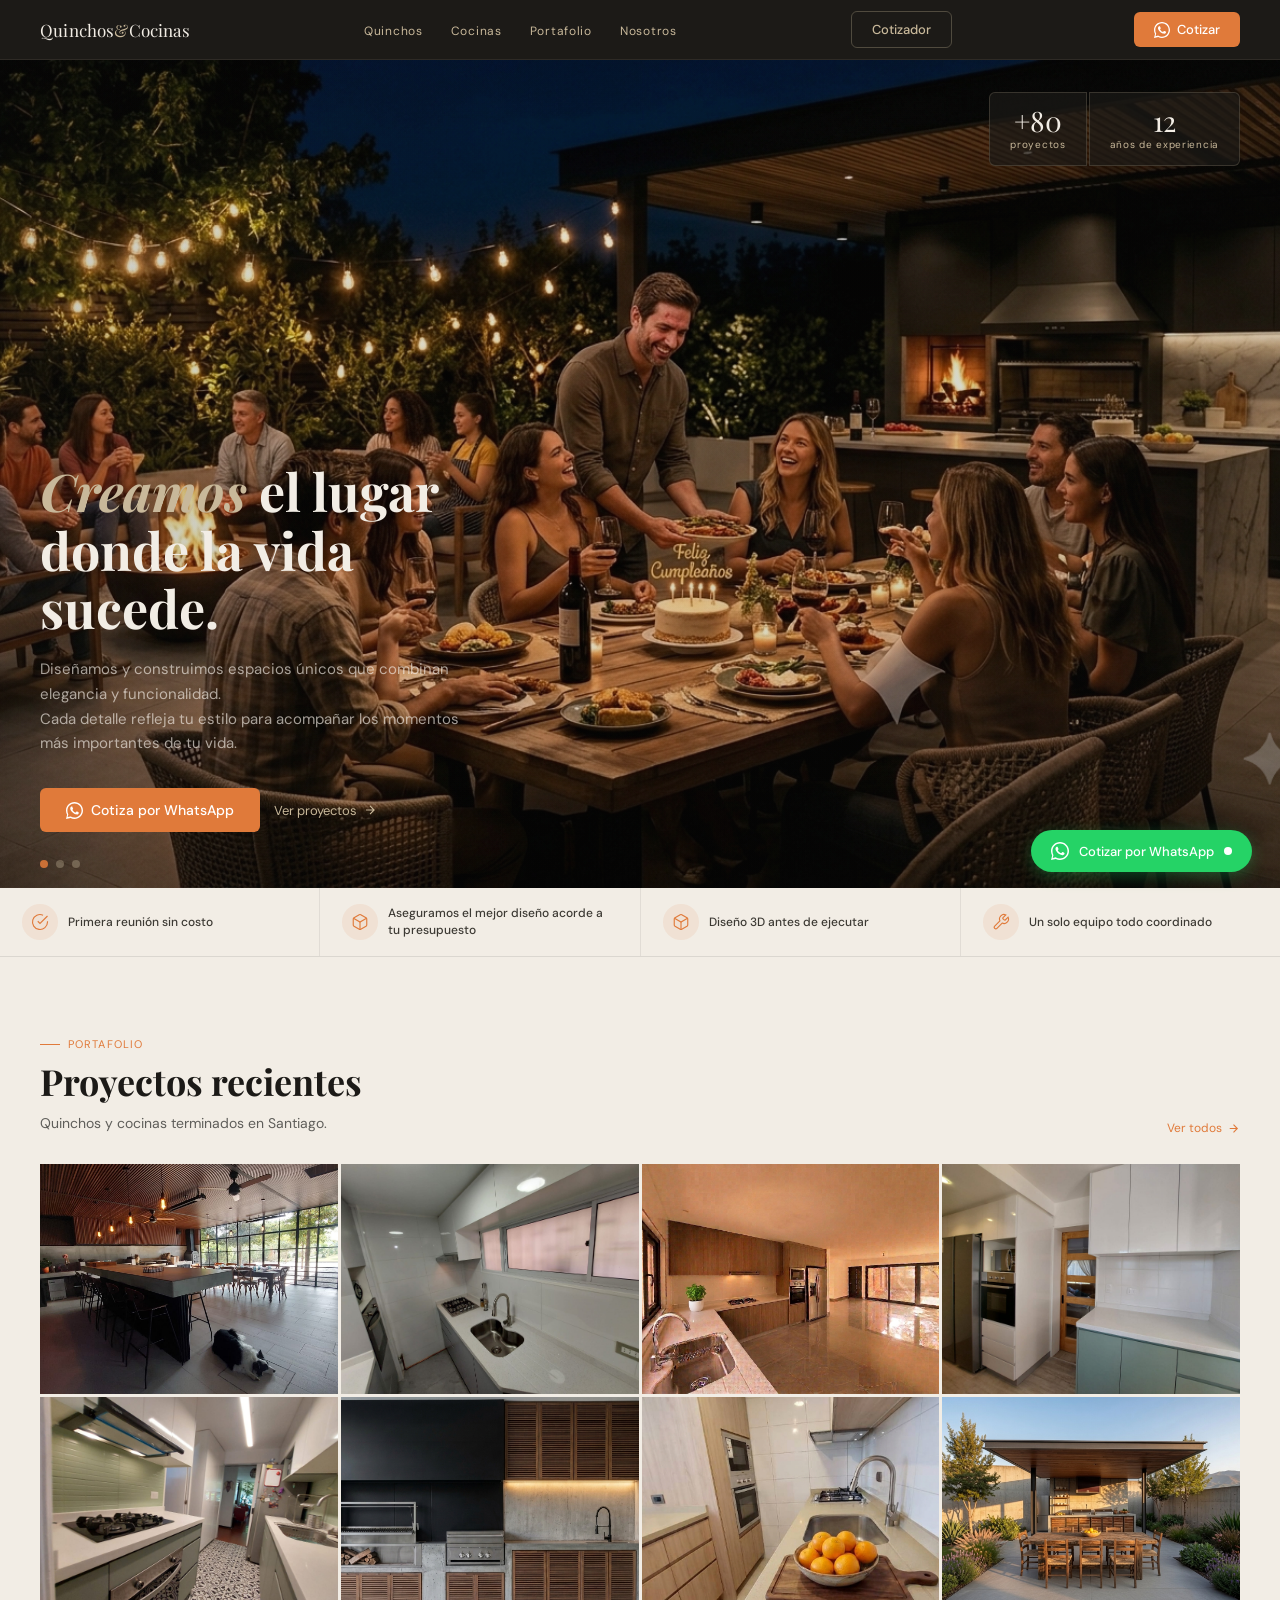
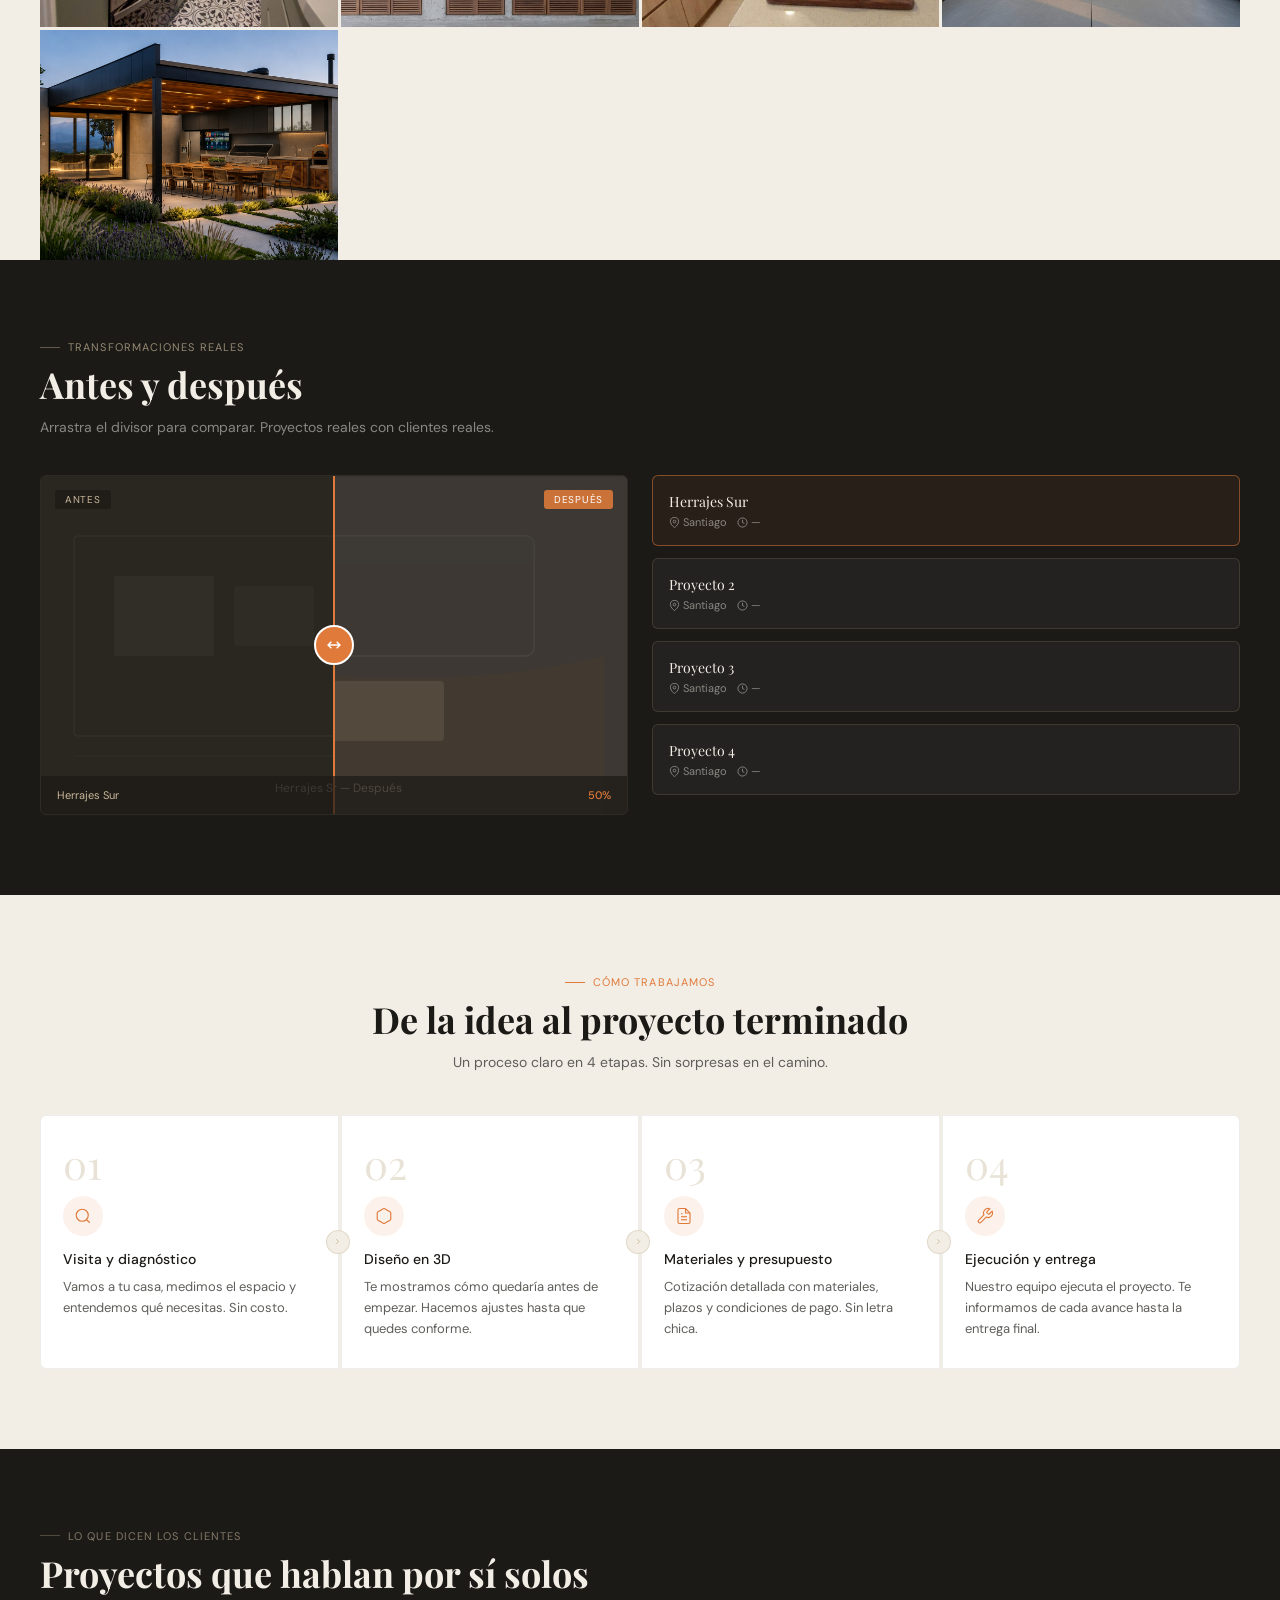
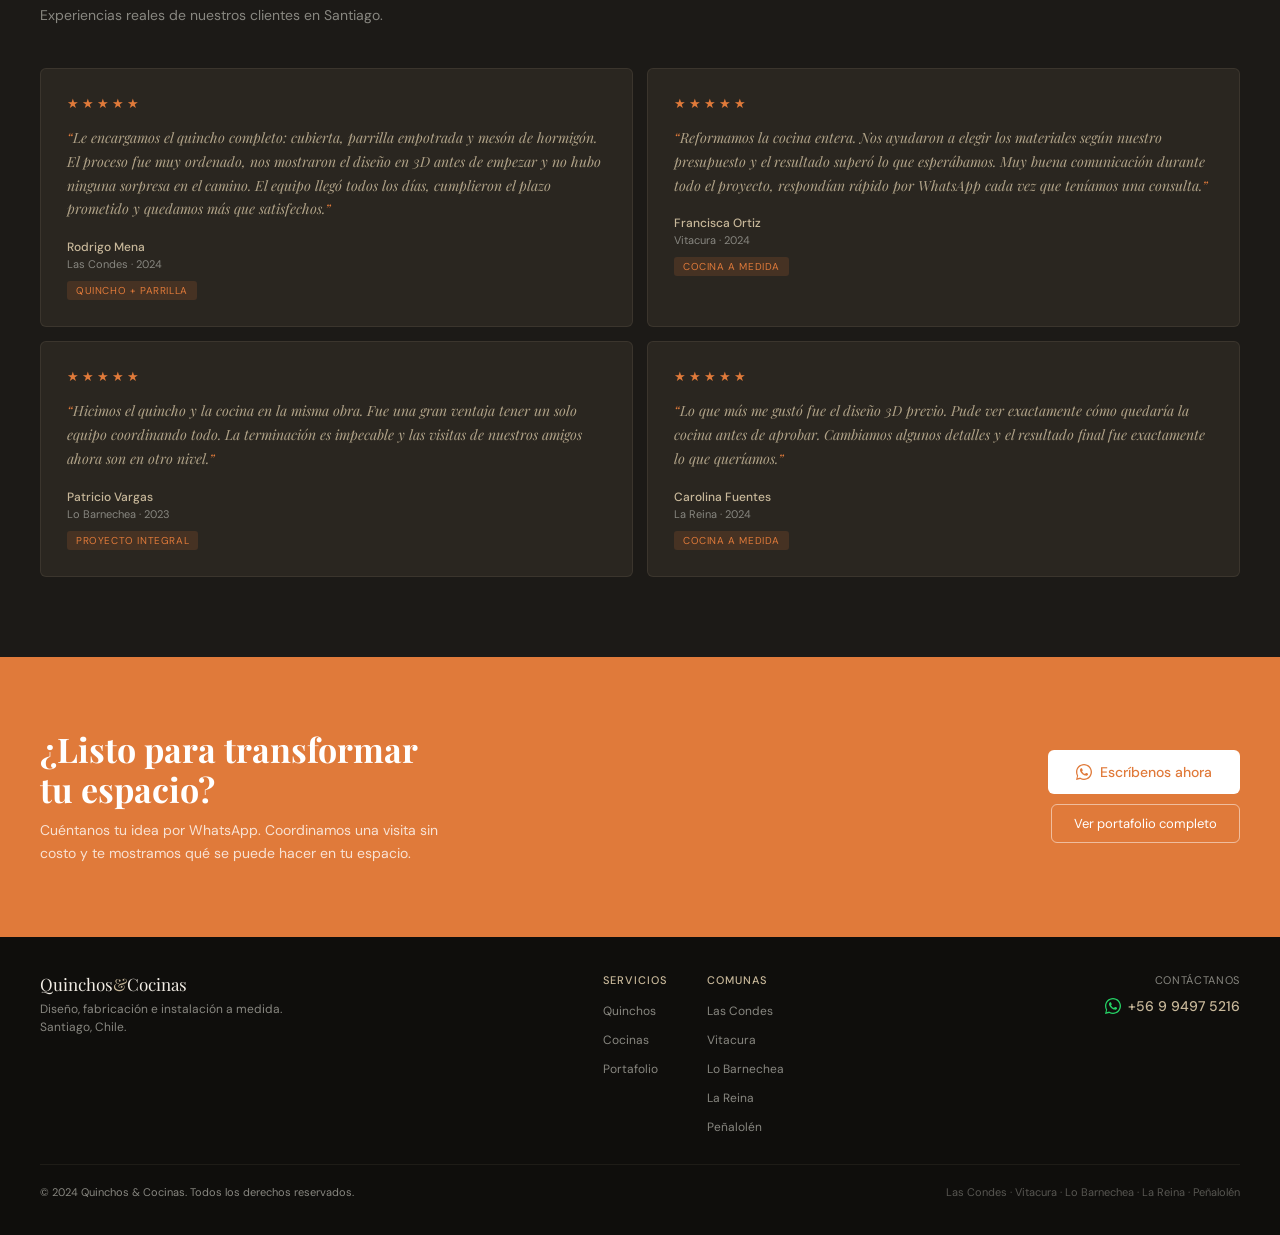
==== index.html @ 937fa703 "Agregar páginas de proyecto con galería a Portafolio Cada foto de "Proyectos recientes" ahora enlaza" ====
<!DOCTYPE html>
<html lang="es">
<head>
  <meta charset="UTF-8">
  <meta name="viewport" content="width=device-width, initial-scale=1.0">
  <title>Quinchos & Cocinas — A medida en Santiago</title>
  <meta name="description" content="Diseño, fabricación e instalación de quinchos y cocinas a medida en Santiago. Un solo equipo, sin intermediarios.">
  <link rel="preconnect" href="https://fonts.googleapis.com">
  <link rel="preconnect" href="https://fonts.gstatic.com" crossorigin>
  <link href="https://fonts.googleapis.com/css2?family=Playfair+Display:ital,wght@0,400;0,500;1,400&family=DM+Sans:opsz,wght@9..40,400;9..40,500&display=swap" rel="stylesheet">
  <link rel="stylesheet" href="css/site.css">
</head>
<body>

  <!-- ── NAV ── -->
  <nav class="nav" aria-label="Navegación principal">
    <a href="#" class="nav-logo">Quinchos<span>&amp;</span>Cocinas</a>
    <ul class="nav-links">
      <li><a href="#quinchos">Quinchos</a></li>
      <li><a href="#cocinas">Cocinas</a></li>
      <li><a href="#portafolio">Portafolio</a></li>
      <li><a href="#nosotros">Nosotros</a></li>
    </ul>
    <a href="/cotizador" class="nav-cta" style="margin-right:8px; background:transparent; border:1px solid rgba(200,184,154,0.3); color:var(--sand);">
      Cotizador
    </a>
    <a href="https://wa.me/56994975216?text=Hola%2C%20me%20interesa%20cotizar%20un%20proyecto" class="nav-cta" target="_blank" rel="noopener">
      <svg width="16" height="16" viewBox="0 0 24 24" fill="currentColor" aria-hidden="true"><path d="M17.472 14.382c-.297-.149-1.758-.867-2.03-.967-.273-.099-.471-.148-.67.15-.197.297-.767.966-.94 1.164-.173.199-.347.223-.644.075-.297-.15-1.255-.463-2.39-1.475-.883-.788-1.48-1.761-1.653-2.059-.173-.297-.018-.458.13-.606.134-.133.298-.347.446-.52.149-.174.198-.298.298-.497.099-.198.05-.371-.025-.52-.075-.149-.669-1.612-.916-2.207-.242-.579-.487-.5-.669-.51-.173-.008-.371-.01-.57-.01-.198 0-.52.074-.792.372-.272.297-1.04 1.016-1.04 2.479 0 1.462 1.065 2.875 1.213 3.074.149.198 2.096 3.2 5.077 4.487.709.306 1.262.489 1.694.625.712.227 1.36.195 1.871.118.571-.085 1.758-.719 2.006-1.413.248-.694.248-1.289.173-1.413-.074-.124-.272-.198-.57-.347z"/><path d="M12 0C5.373 0 0 5.373 0 12c0 2.122.554 4.118 1.524 5.847L.057 23.998l6.304-1.452A11.946 11.946 0 0012 24c6.627 0 12-5.373 12-12S18.627 0 12 0zm0 22c-1.939 0-3.762-.516-5.337-1.419l-.382-.228-3.962.911.959-3.853-.25-.396A9.958 9.958 0 012 12C2 6.477 6.477 2 12 2s10 4.477 10 10-4.477 10-10 10z"/></svg>
      Cotizar
    </a>
    <button class="nav-hamburger" aria-label="Menú">
      <span></span><span></span><span></span>
    </button>
  </nav>

  <!-- ── HERO ── -->
  <section class="hero" aria-label="Bienvenida">
    <div class="carousel-container">
      <div class="carousel-left">
        <div class="carousel-slides">
          <div class="carousel-slide active">
            <img src="images/portada-1.png" alt="Portada 1">
          </div>
          <div class="carousel-slide">
            <img src="images/portada-2.png" alt="Portada 2">
          </div>
          <div class="carousel-slide">
            <img src="images/portada-3.png" alt="Portada 3">
          </div>
        </div>
        <div class="carousel-dots">
          <span class="carousel-dot active" data-slide="0"></span>
          <span class="carousel-dot" data-slide="1"></span>
          <span class="carousel-dot" data-slide="2"></span>
        </div>
      </div>
    </div>
    <div class="hero-overlay"></div>

    <div class="hero-stats" aria-label="Estadísticas">
      <div class="hero-stat">
        <div class="hero-stat-num">+80</div>
        <div class="hero-stat-label">proyectos</div>
      </div>
      <div class="hero-stat">
        <div class="hero-stat-num">12</div>
        <div class="hero-stat-label">años de experiencia</div>
      </div>
    </div>

    <div class="hero-content">
      <h1 class="hero-title">
        <em>Creamos</em> el lugar<br>
        donde la vida sucede.
      </h1>
      <p class="hero-sub">Diseñamos y construimos espacios únicos que combinan elegancia y funcionalidad.<br>Cada detalle refleja tu estilo para acompañar los momentos más importantes de tu vida.</p>
      <div class="hero-btns">
        <a href="https://wa.me/56994975216?text=Hola%2C%20me%20interesa%20cotizar%20un%20proyecto" class="btn-primary" target="_blank" rel="noopener">
          <svg width="17" height="17" viewBox="0 0 24 24" fill="currentColor" aria-hidden="true"><path d="M17.472 14.382c-.297-.149-1.758-.867-2.03-.967-.273-.099-.471-.148-.67.15-.197.297-.767.966-.94 1.164-.173.199-.347.223-.644.075-.297-.15-1.255-.463-2.39-1.475-.883-.788-1.48-1.761-1.653-2.059-.173-.297-.018-.458.13-.606.134-.133.298-.347.446-.52.149-.174.198-.298.298-.497.099-.198.05-.371-.025-.52-.075-.149-.669-1.612-.916-2.207-.242-.579-.487-.5-.669-.51-.173-.008-.371-.01-.57-.01-.198 0-.52.074-.792.372-.272.297-1.04 1.016-1.04 2.479 0 1.462 1.065 2.875 1.213 3.074.149.198 2.096 3.2 5.077 4.487.709.306 1.262.489 1.694.625.712.227 1.36.195 1.871.118.571-.085 1.758-.719 2.006-1.413.248-.694.248-1.289.173-1.413-.074-.124-.272-.198-.57-.347z"/><path d="M12 0C5.373 0 0 5.373 0 12c0 2.122.554 4.118 1.524 5.847L.057 23.998l6.304-1.452A11.946 11.946 0 0012 24c6.627 0 12-5.373 12-12S18.627 0 12 0zm0 22c-1.939 0-3.762-.516-5.337-1.419l-.382-.228-3.962.911.959-3.853-.25-.396A9.958 9.958 0 012 12C2 6.477 6.477 2 12 2s10 4.477 10 10-4.477 10-10 10z"/></svg>
          Cotiza por WhatsApp
        </a>
        <a href="#portafolio" class="btn-ghost">
          Ver proyectos
          <svg width="14" height="14" viewBox="0 0 24 24" fill="none" stroke="currentColor" stroke-width="2" aria-hidden="true"><path d="M5 12h14M12 5l7 7-7 7"/></svg>
        </a>
      </div>
    </div>
  </section>

  <!-- ── TRUST BAR ── -->
  <div class="trust-bar" role="list" aria-label="Por qué elegirnos">
    <div class="trust-item" role="listitem">
      <div class="trust-icon" aria-hidden="true">
        <svg width="18" height="18" viewBox="0 0 24 24" fill="none" stroke="currentColor" stroke-width="1.5"><path d="M22 11.08V12a10 10 0 11-5.93-9.14"/><polyline points="22 4 12 14.01 9 11.01"/></svg>
      </div>
      <div class="trust-text">Primera reunión sin costo</div>
    </div>
    <div class="trust-item" role="listitem">
      <div class="trust-icon" aria-hidden="true">
        <svg width="18" height="18" viewBox="0 0 24 24" fill="none" stroke="currentColor" stroke-width="1.5"><path d="M21 16V8a2 2 0 00-1-1.73l-7-4a2 2 0 00-2 0l-7 4A2 2 0 003 8v8a2 2 0 001 1.73l7 4a2 2 0 002 0l7-4A2 2 0 0021 16z"/><polyline points="3.27 6.96 12 12.01 20.73 6.96"/><line x1="12" y1="22.08" x2="12" y2="12"/></svg>
      </div>
      <div class="trust-text">Aseguramos el mejor diseño acorde a tu presupuesto</div>
    </div>
    <div class="trust-item" role="listitem">
      <div class="trust-icon" aria-hidden="true">
        <svg width="18" height="18" viewBox="0 0 24 24" fill="none" stroke="currentColor" stroke-width="1.5"><path d="M21 16V8a2 2 0 00-1-1.73l-7-4a2 2 0 00-2 0l-7 4A2 2 0 003 8v8a2 2 0 001 1.73l7 4a2 2 0 002 0l7-4A2 2 0 0021 16z"/><polyline points="3.27 6.96 12 12.01 20.73 6.96"/><line x1="12" y1="22.08" x2="12" y2="12"/></svg>
      </div>
      <div class="trust-text">Diseño 3D antes de ejecutar</div>
    </div>
    <div class="trust-item" role="listitem">
      <div class="trust-icon" aria-hidden="true">
        <svg width="18" height="18" viewBox="0 0 24 24" fill="none" stroke="currentColor" stroke-width="1.5"><path d="M14.7 6.3a1 1 0 000 1.4l1.6 1.6a1 1 0 001.4 0l3.77-3.77a6 6 0 01-7.94 7.94l-6.91 6.91a2.12 2.12 0 01-3-3l6.91-6.91a6 6 0 017.94-7.94l-3.76 3.76z"/></svg>
      </div>
      <div class="trust-text">Un solo equipo todo coordinado</div>
    </div>
  </div>

  <!-- ── GALERÍA ── -->
  <section class="gallery-section" id="portafolio" aria-label="Portafolio de proyectos">
    <div class="gallery-header">
      <div>
        <p class="section-label">Portafolio</p>
        <h2 class="section-title">Proyectos recientes</h2>
        <p class="section-sub">Quinchos y cocinas terminados en Santiago.</p>
      </div>
      <a href="#portafolio" class="link-arrow">
        Ver todos
        <svg width="13" height="13" viewBox="0 0 24 24" fill="none" stroke="currentColor" stroke-width="2" aria-hidden="true"><path d="M5 12h14M12 5l7 7-7 7"/></svg>
      </a>
    </div>

    <div class="gallery-grid">
      <!-- AUTO-GALLERY:START (generado por scripts/sync-proyectos.js, no editar a mano) -->
      <a class="gal-item" href="proyecto-camino-el-algarrobo.html">
        <div class="gal-ph" style="height:100%;">
          <img src="images/proyectos/camino-el-algarrobo/1.jpeg" alt="Quincho Camino el Algarrobo" style="position:absolute;inset:0;width:100%;height:100%;object-fit:cover;">
        </div>
        <div class="gal-overlay">
          <div>
            <div class="gal-info-label">Camino el Algarrobo</div>
            <div class="gal-info-tag">Quincho</div>
          </div>
        </div>
      </a>

      <a class="gal-item" href="proyecto-cocina-ernesto-prado.html">
        <div class="gal-ph" style="height:100%;">
          <img src="images/proyectos/cocina-ernesto-prado/1.jpeg" alt="Cocina Ernesto Prado" style="position:absolute;inset:0;width:100%;height:100%;object-fit:cover;">
        </div>
        <div class="gal-overlay">
          <div>
            <div class="gal-info-label">Cocina Ernesto Prado</div>
            <div class="gal-info-tag">Cocina</div>
          </div>
        </div>
      </a>

      <a class="gal-item" href="proyecto-cocina-francisco-de-villagra.html">
        <div class="gal-ph" style="height:100%;">
          <img src="images/proyectos/cocina-francisco-de-villagra/1.jpg" alt="Cocina Francisco de Villagra" style="position:absolute;inset:0;width:100%;height:100%;object-fit:cover;">
        </div>
        <div class="gal-overlay">
          <div>
            <div class="gal-info-label">Cocina Francisco de Villagra</div>
            <div class="gal-info-tag">Cocina</div>
          </div>
        </div>
      </a>

      <a class="gal-item" href="proyecto-el-habito.html">
        <div class="gal-ph" style="height:100%;">
          <img src="images/proyectos/el-habito/1.jpeg" alt="Cocina El Habito" style="position:absolute;inset:0;width:100%;height:100%;object-fit:cover;">
        </div>
        <div class="gal-overlay">
          <div>
            <div class="gal-info-label">El Habito</div>
            <div class="gal-info-tag">Cocina</div>
          </div>
        </div>
      </a>

      <a class="gal-item" href="proyecto-malmo.html">
        <div class="gal-ph" style="height:100%;">
          <img src="images/proyectos/malmo/1.jpeg" alt="Cocina Malmo" style="position:absolute;inset:0;width:100%;height:100%;object-fit:cover;">
        </div>
        <div class="gal-overlay">
          <div>
            <div class="gal-info-label">Malmo</div>
            <div class="gal-info-tag">Cocina</div>
          </div>
        </div>
      </a>

      <a class="gal-item" href="proyecto-quincho-el-golf.html">
        <div class="gal-ph" style="height:100%;">
          <img src="images/proyectos/quincho-el-golf/1.png" alt="Quincho El Golf" style="position:absolute;inset:0;width:100%;height:100%;object-fit:cover;">
        </div>
        <div class="gal-overlay">
          <div>
            <div class="gal-info-label">Quincho El Golf</div>
            <div class="gal-info-tag">Quincho</div>
          </div>
        </div>
      </a>

      <a class="gal-item" href="proyecto-renaca.html">
        <div class="gal-ph" style="height:100%;">
          <img src="images/proyectos/renaca/1.png" alt="Cocina Reñaca" style="position:absolute;inset:0;width:100%;height:100%;object-fit:cover;">
        </div>
        <div class="gal-overlay">
          <div>
            <div class="gal-info-label">Reñaca</div>
            <div class="gal-info-tag">Cocina</div>
          </div>
        </div>
      </a>

      <a class="gal-item" href="proyecto-talagante.html">
        <div class="gal-ph" style="height:100%;">
          <img src="images/proyectos/talagante/1.jpg" alt="Quincho Talagante" style="position:absolute;inset:0;width:100%;height:100%;object-fit:cover;">
        </div>
        <div class="gal-overlay">
          <div>
            <div class="gal-info-label">Talagante</div>
            <div class="gal-info-tag">Quincho</div>
          </div>
        </div>
      </a>

      <a class="gal-item" href="proyecto-vinas-de-chicureo.html">
        <div class="gal-ph" style="height:100%;">
          <img src="images/proyectos/vinas-de-chicureo/1.png" alt="Quincho Viñas de Chicureo" style="position:absolute;inset:0;width:100%;height:100%;object-fit:cover;">
        </div>
        <div class="gal-overlay">
          <div>
            <div class="gal-info-label">Viñas de Chicureo</div>
            <div class="gal-info-tag">Quincho</div>
          </div>
        </div>
      </a>
      <!-- AUTO-GALLERY:END -->
    </div>
  </section>

  <!-- ── ANTES / DESPUÉS ── -->
  <section class="antes-section" aria-label="Transformaciones antes y después">
    <p class="section-label">Transformaciones reales</p>
    <h2 class="section-title">Antes y después</h2>
    <p class="section-sub">Arrastra el divisor para comparar. Proyectos reales con clientes reales.</p>

    <div class="slider-outer">
      <div>
        <div class="slider-wrap" id="sliderWrap" role="img" aria-label="Comparación antes y después · Herrajes Sur">
          <div class="slider-before">
            <svg width="100%" height="340" viewBox="0 0 600 340" xmlns="http://www.w3.org/2000/svg" preserveAspectRatio="xMidYMid slice" aria-hidden="true">
              <rect width="600" height="340" fill="#2A2620"/>
              <rect x="40" y="60" width="300" height="200" rx="4" fill="none" stroke="#C8B89A" stroke-width="0.5" opacity="0.18"/>
              <rect x="80" y="100" width="100" height="80" rx="2" fill="#3D3A34" opacity="0.4"/>
              <rect x="200" y="110" width="80" height="60" rx="2" fill="#3D3A34" opacity="0.3"/>
              <line x1="40" y1="280" x2="560" y2="280" stroke="#C8B89A" stroke-width="0.5" opacity="0.1"/>
              <text x="300" y="316" text-anchor="middle" font-family="DM Sans,sans-serif" font-size="12" fill="#888780">Herrajes Sur — Antes</text>
            </svg>
            <img id="sliderBeforeImg" src="" alt="Antes" style="position:absolute;inset:0;width:100%;height:100%;object-fit:cover;display:none;">
          </div>
          <div class="slider-after" id="sliderAfter">
            <svg width="100%" height="340" viewBox="0 0 600 340" xmlns="http://www.w3.org/2000/svg" preserveAspectRatio="xMidYMid slice" aria-hidden="true">
              <rect width="600" height="340" fill="#3D3834"/>
              <path d="M30,220 Q150,190 300,200 Q450,210 570,180 L570,340 L30,340 Z" fill="#4A3D2A" opacity="0.35"/>
              <rect x="100" y="60" width="400" height="120" rx="8" fill="none" stroke="#C8B89A" stroke-width="0.5" opacity="0.28"/>
              <rect x="100" y="60" width="400" height="28" rx="4" fill="#3D3A34" opacity="0.45"/>
              <line x1="300" y1="88" x2="300" y2="180" stroke="#C8B89A" stroke-width="0.5" opacity="0.2"/>
              <rect x="130" y="205" width="120" height="60" rx="4" fill="#E07A3A" opacity="0.22"/>
              <rect x="280" y="205" width="130" height="60" rx="4" fill="#C8B89A" opacity="0.12"/>
              <text x="300" y="316" text-anchor="middle" font-family="DM Sans,sans-serif" font-size="12" fill="#C8B89A">Herrajes Sur — Después</text>
            </svg>
            <img id="sliderAfterImg" src="" alt="Después" style="position:absolute;inset:0;width:100%;height:100%;object-fit:cover;display:none;">
          </div>
          <div class="slider-divider" id="sliderDiv"></div>
          <div class="slider-handle" id="sliderHandle" aria-hidden="true">
            <svg width="16" height="16" viewBox="0 0 24 24" fill="none" stroke="currentColor" stroke-width="2"><path d="M21 12H3M8 7l-5 5 5 5M16 7l5 5-5 5"/></svg>
          </div>
          <div class="slider-badge before">Antes</div>
          <div class="slider-badge after">Después</div>
          <div class="slider-footer">
            <span class="slider-footer-txt" id="sliderFooterTxt">Herrajes Sur</span>
            <span class="slider-pct" id="sliderPct">50%</span>
          </div>
        </div>
      </div>

      <div class="slider-thumbnails" role="list" aria-label="Proyectos antes y después">
        <div class="thumb-card active" role="listitem" tabindex="0" data-index="0">
          <div class="thumb-title">Herrajes Sur</div>
          <div class="thumb-meta">
            <span>
              <svg width="11" height="11" viewBox="0 0 24 24" fill="none" stroke="currentColor" stroke-width="2" aria-hidden="true"><path d="M21 10c0 7-9 13-9 13s-9-6-9-13a9 9 0 0118 0z"/><circle cx="12" cy="10" r="3"/></svg>
              Santiago
            </span>
            <span>
              <svg width="11" height="11" viewBox="0 0 24 24" fill="none" stroke="currentColor" stroke-width="2" aria-hidden="true"><circle cx="12" cy="12" r="10"/><polyline points="12 6 12 12 16 14"/></svg>
              —
            </span>
          </div>
        </div>
        <div class="thumb-card" role="listitem" tabindex="0" data-index="1">
          <div class="thumb-title">Proyecto 2</div>
          <div class="thumb-meta">
            <span>
              <svg width="11" height="11" viewBox="0 0 24 24" fill="none" stroke="currentColor" stroke-width="2" aria-hidden="true"><path d="M21 10c0 7-9 13-9 13s-9-6-9-13a9 9 0 0118 0z"/><circle cx="12" cy="10" r="3"/></svg>
              Santiago
            </span>
            <span>
              <svg width="11" height="11" viewBox="0 0 24 24" fill="none" stroke="currentColor" stroke-width="2" aria-hidden="true"><circle cx="12" cy="12" r="10"/><polyline points="12 6 12 12 16 14"/></svg>
              —
            </span>
          </div>
        </div>
        <div class="thumb-card" role="listitem" tabindex="0" data-index="2">
          <div class="thumb-title">Proyecto 3</div>
          <div class="thumb-meta">
            <span>
              <svg width="11" height="11" viewBox="0 0 24 24" fill="none" stroke="currentColor" stroke-width="2" aria-hidden="true"><path d="M21 10c0 7-9 13-9 13s-9-6-9-13a9 9 0 0118 0z"/><circle cx="12" cy="10" r="3"/></svg>
              Santiago
            </span>
            <span>
              <svg width="11" height="11" viewBox="0 0 24 24" fill="none" stroke="currentColor" stroke-width="2" aria-hidden="true"><circle cx="12" cy="12" r="10"/><polyline points="12 6 12 12 16 14"/></svg>
              —
            </span>
          </div>
        </div>
        <div class="thumb-card" role="listitem" tabindex="0" data-index="3">
          <div class="thumb-title">Proyecto 4</div>
          <div class="thumb-meta">
            <span>
              <svg width="11" height="11" viewBox="0 0 24 24" fill="none" stroke="currentColor" stroke-width="2" aria-hidden="true"><path d="M21 10c0 7-9 13-9 13s-9-6-9-13a9 9 0 0118 0z"/><circle cx="12" cy="10" r="3"/></svg>
              Santiago
            </span>
            <span>
              <svg width="11" height="11" viewBox="0 0 24 24" fill="none" stroke="currentColor" stroke-width="2" aria-hidden="true"><circle cx="12" cy="12" r="10"/><polyline points="12 6 12 12 16 14"/></svg>
              —
            </span>
          </div>
        </div>
      </div>
    </div>
  </section>

  <!-- ── PROCESO ── -->
  <section class="proceso-section" id="proceso" aria-label="Cómo trabajamos">
    <div style="text-align:center; margin-bottom:4px;">
      <p class="section-label" style="justify-content:center;">Cómo trabajamos</p>
      <h2 class="section-title">De la idea al proyecto terminado</h2>
      <p class="section-sub" style="margin: 8px auto 0; text-align:center;">Un proceso claro en 4 etapas. Sin sorpresas en el camino.</p>
    </div>

    <div class="pasos-grid">
      <div class="paso-card">
        <div class="paso-num">01</div>
        <div class="paso-icon-wrap" aria-hidden="true">
          <svg width="18" height="18" viewBox="0 0 24 24" fill="none" stroke="currentColor" stroke-width="1.5"><circle cx="11" cy="11" r="8"/><line x1="21" y1="21" x2="16.65" y2="16.65"/></svg>
        </div>
        <div class="paso-title">Visita y diagnóstico</div>
        <p class="paso-desc">Vamos a tu casa, medimos el espacio y entendemos qué necesitas. Sin costo.</p>
        <div class="paso-arrow" aria-hidden="true">
          <svg width="9" height="9" viewBox="0 0 24 24" fill="none" stroke="currentColor" stroke-width="2.5"><path d="M9 18l6-6-6-6"/></svg>
        </div>
      </div>

      <div class="paso-card">
        <div class="paso-num">02</div>
        <div class="paso-icon-wrap" aria-hidden="true">
          <svg width="18" height="18" viewBox="0 0 24 24" fill="none" stroke="currentColor" stroke-width="1.5"><path d="M21 16V8a2 2 0 00-1-1.73l-7-4a2 2 0 00-2 0l-7 4A2 2 0 003 8v8a2 2 0 001 1.73l7 4a2 2 0 002 0l7-4A2 2 0 0021 16z"/></svg>
        </div>
        <div class="paso-title">Diseño en 3D</div>
        <p class="paso-desc">Te mostramos cómo quedaría antes de empezar. Hacemos ajustes hasta que quedes conforme.</p>
        <div class="paso-arrow" aria-hidden="true">
          <svg width="9" height="9" viewBox="0 0 24 24" fill="none" stroke="currentColor" stroke-width="2.5"><path d="M9 18l6-6-6-6"/></svg>
        </div>
      </div>

      <div class="paso-card">
        <div class="paso-num">03</div>
        <div class="paso-icon-wrap" aria-hidden="true">
          <svg width="18" height="18" viewBox="0 0 24 24" fill="none" stroke="currentColor" stroke-width="1.5"><path d="M14 2H6a2 2 0 00-2 2v16a2 2 0 002 2h12a2 2 0 002-2V8z"/><polyline points="14 2 14 8 20 8"/><line x1="16" y1="13" x2="8" y2="13"/><line x1="16" y1="17" x2="8" y2="17"/><polyline points="10 9 9 9 8 9"/></svg>
        </div>
        <div class="paso-title">Materiales y presupuesto</div>
        <p class="paso-desc">Cotización detallada con materiales, plazos y condiciones de pago. Sin letra chica.</p>
        <div class="paso-arrow" aria-hidden="true">
          <svg width="9" height="9" viewBox="0 0 24 24" fill="none" stroke="currentColor" stroke-width="2.5"><path d="M9 18l6-6-6-6"/></svg>
        </div>
      </div>

      <div class="paso-card">
        <div class="paso-num">04</div>
        <div class="paso-icon-wrap" aria-hidden="true">
          <svg width="18" height="18" viewBox="0 0 24 24" fill="none" stroke="currentColor" stroke-width="1.5"><path d="M14.7 6.3a1 1 0 000 1.4l1.6 1.6a1 1 0 001.4 0l3.77-3.77a6 6 0 01-7.94 7.94l-6.91 6.91a2.12 2.12 0 01-3-3l6.91-6.91a6 6 0 017.94-7.94l-3.76 3.76z"/></svg>
        </div>
        <div class="paso-title">Ejecución y entrega</div>
        <p class="paso-desc">Nuestro equipo ejecuta el proyecto. Te informamos de cada avance hasta la entrega final.</p>
      </div>
    </div>
  </section>

  <!-- ── TESTIMONIOS ── -->
  <section class="test-section" id="testimonios" aria-label="Testimonios de clientes">
    <p class="section-label">Lo que dicen los clientes</p>
    <h2 class="section-title">Proyectos que hablan por sí solos</h2>
    <p class="section-sub">Experiencias reales de nuestros clientes en Santiago.</p>

    <div class="test-grid">
      <div class="test-card">
        <div class="test-stars" aria-label="5 estrellas">★★★★★</div>
        <p class="test-quote">Le encargamos el quincho completo: cubierta, parrilla empotrada y mesón de hormigón. El proceso fue muy ordenado, nos mostraron el diseño en 3D antes de empezar y no hubo ninguna sorpresa en el camino. El equipo llegó todos los días, cumplieron el plazo prometido y quedamos más que satisfechos.</p>
        <div class="test-author-name">Rodrigo Mena</div>
        <div class="test-author-meta">Las Condes · 2024</div>
        <div class="test-tag">Quincho + parrilla</div>
      </div>

      <div class="test-card">
        <div class="test-stars" aria-label="5 estrellas">★★★★★</div>
        <p class="test-quote">Reformamos la cocina entera. Nos ayudaron a elegir los materiales según nuestro presupuesto y el resultado superó lo que esperábamos. Muy buena comunicación durante todo el proyecto, respondían rápido por WhatsApp cada vez que teníamos una consulta.</p>
        <div class="test-author-name">Francisca Ortiz</div>
        <div class="test-author-meta">Vitacura · 2024</div>
        <div class="test-tag">Cocina a medida</div>
      </div>

      <div class="test-card">
        <div class="test-stars" aria-label="5 estrellas">★★★★★</div>
        <p class="test-quote">Hicimos el quincho y la cocina en la misma obra. Fue una gran ventaja tener un solo equipo coordinando todo. La terminación es impecable y las visitas de nuestros amigos ahora son en otro nivel.</p>
        <div class="test-author-name">Patricio Vargas</div>
        <div class="test-author-meta">Lo Barnechea · 2023</div>
        <div class="test-tag">Proyecto integral</div>
      </div>

      <div class="test-card">
        <div class="test-stars" aria-label="5 estrellas">★★★★★</div>
        <p class="test-quote">Lo que más me gustó fue el diseño 3D previo. Pude ver exactamente cómo quedaría la cocina antes de aprobar. Cambiamos algunos detalles y el resultado final fue exactamente lo que queríamos.</p>
        <div class="test-author-name">Carolina Fuentes</div>
        <div class="test-author-meta">La Reina · 2024</div>
        <div class="test-tag">Cocina a medida</div>
      </div>
    </div>
  </section>

  <!-- ── CTA FINAL ── -->
  <section class="cta-section" aria-label="Contacto y cotización">
    <div>
      <h2 class="cta-title">¿Listo para transformar<br>tu espacio?</h2>
      <p class="cta-sub">Cuéntanos tu idea por WhatsApp. Coordinamos una visita sin costo y te mostramos qué se puede hacer en tu espacio.</p>
    </div>
    <div class="cta-btns">
      <a href="https://wa.me/56994975216?text=Hola%2C%20me%20interesa%20cotizar%20un%20proyecto" class="btn-white" target="_blank" rel="noopener">
        <svg width="16" height="16" viewBox="0 0 24 24" fill="currentColor" aria-hidden="true"><path d="M17.472 14.382c-.297-.149-1.758-.867-2.03-.967-.273-.099-.471-.148-.67.15-.197.297-.767.966-.94 1.164-.173.199-.347.223-.644.075-.297-.15-1.255-.463-2.39-1.475-.883-.788-1.48-1.761-1.653-2.059-.173-.297-.018-.458.13-.606.134-.133.298-.347.446-.52.149-.174.198-.298.298-.497.099-.198.05-.371-.025-.52-.075-.149-.669-1.612-.916-2.207-.242-.579-.487-.5-.669-.51-.173-.008-.371-.01-.57-.01-.198 0-.52.074-.792.372-.272.297-1.04 1.016-1.04 2.479 0 1.462 1.065 2.875 1.213 3.074.149.198 2.096 3.2 5.077 4.487.709.306 1.262.489 1.694.625.712.227 1.36.195 1.871.118.571-.085 1.758-.719 2.006-1.413.248-.694.248-1.289.173-1.413-.074-.124-.272-.198-.57-.347z"/><path d="M12 0C5.373 0 0 5.373 0 12c0 2.122.554 4.118 1.524 5.847L.057 23.998l6.304-1.452A11.946 11.946 0 0012 24c6.627 0 12-5.373 12-12S18.627 0 12 0zm0 22c-1.939 0-3.762-.516-5.337-1.419l-.382-.228-3.962.911.959-3.853-.25-.396A9.958 9.958 0 012 12C2 6.477 6.477 2 12 2s10 4.477 10 10-4.477 10-10 10z"/></svg>
        Escríbenos ahora
      </a>
      <a href="#portafolio" class="btn-outline-white">
        Ver portafolio completo
      </a>
    </div>
  </section>

  <!-- ── FOOTER ── -->
  <footer class="footer" id="nosotros">
    <div class="footer-top">
      <div>
        <a href="#" class="footer-logo">Quinchos<span>&amp;</span>Cocinas</a>
        <p class="footer-tagline">Diseño, fabricación e instalación a medida.<br>Santiago, Chile.</p>
      </div>

      <div class="footer-nav">
        <div class="footer-nav-col">
          <h4>Servicios</h4>
          <ul>
            <li><a href="#quinchos">Quinchos</a></li>
            <li><a href="#cocinas">Cocinas</a></li>
            <li><a href="#portafolio">Portafolio</a></li>
          </ul>
        </div>
        <div class="footer-nav-col">
          <h4>Comunas</h4>
          <ul>
            <li><a href="#">Las Condes</a></li>
            <li><a href="#">Vitacura</a></li>
            <li><a href="#">Lo Barnechea</a></li>
            <li><a href="#">La Reina</a></li>
            <li><a href="#">Peñalolén</a></li>
          </ul>
        </div>
      </div>

      <div class="footer-contact">
        <p class="footer-contact-label">Contáctanos</p>
        <a href="https://wa.me/56994975216" class="footer-contact-wa" target="_blank" rel="noopener">
          <svg width="16" height="16" viewBox="0 0 24 24" fill="#25D366" aria-hidden="true"><path d="M17.472 14.382c-.297-.149-1.758-.867-2.03-.967-.273-.099-.471-.148-.67.15-.197.297-.767.966-.94 1.164-.173.199-.347.223-.644.075-.297-.15-1.255-.463-2.39-1.475-.883-.788-1.48-1.761-1.653-2.059-.173-.297-.018-.458.13-.606.134-.133.298-.347.446-.52.149-.174.198-.298.298-.497.099-.198.05-.371-.025-.52-.075-.149-.669-1.612-.916-2.207-.242-.579-.487-.5-.669-.51-.173-.008-.371-.01-.57-.01-.198 0-.52.074-.792.372-.272.297-1.04 1.016-1.04 2.479 0 1.462 1.065 2.875 1.213 3.074.149.198 2.096 3.2 5.077 4.487.709.306 1.262.489 1.694.625.712.227 1.36.195 1.871.118.571-.085 1.758-.719 2.006-1.413.248-.694.248-1.289.173-1.413-.074-.124-.272-.198-.57-.347z"/><path d="M12 0C5.373 0 0 5.373 0 12c0 2.122.554 4.118 1.524 5.847L.057 23.998l6.304-1.452A11.946 11.946 0 0012 24c6.627 0 12-5.373 12-12S18.627 0 12 0zm0 22c-1.939 0-3.762-.516-5.337-1.419l-.382-.228-3.962.911.959-3.853-.25-.396A9.958 9.958 0 012 12C2 6.477 6.477 2 12 2s10 4.477 10 10-4.477 10-10 10z"/></svg>
          +56 9 9497 5216
        </a>
      </div>
    </div>

    <div class="footer-bottom">
      <p class="footer-copy">© 2024 Quinchos &amp; Cocinas. Todos los derechos reservados.</p>
      <p class="footer-comunas">Las Condes · Vitacura · Lo Barnechea · La Reina · Peñalolén</p>
    </div>
  </footer>

  <!-- ── WA FLOAT ── -->
  <a href="https://wa.me/56994975216?text=Hola%2C%20me%20interesa%20cotizar%20un%20proyecto" class="wa-float" target="_blank" rel="noopener" aria-label="Contactar por WhatsApp">
    <svg width="18" height="18" viewBox="0 0 24 24" fill="currentColor" aria-hidden="true"><path d="M17.472 14.382c-.297-.149-1.758-.867-2.03-.967-.273-.099-.471-.148-.67.15-.197.297-.767.966-.94 1.164-.173.199-.347.223-.644.075-.297-.15-1.255-.463-2.39-1.475-.883-.788-1.48-1.761-1.653-2.059-.173-.297-.018-.458.13-.606.134-.133.298-.347.446-.52.149-.174.198-.298.298-.497.099-.198.05-.371-.025-.52-.075-.149-.669-1.612-.916-2.207-.242-.579-.487-.5-.669-.51-.173-.008-.371-.01-.57-.01-.198 0-.52.074-.792.372-.272.297-1.04 1.016-1.04 2.479 0 1.462 1.065 2.875 1.213 3.074.149.198 2.096 3.2 5.077 4.487.709.306 1.262.489 1.694.625.712.227 1.36.195 1.871.118.571-.085 1.758-.719 2.006-1.413.248-.694.248-1.289.173-1.413-.074-.124-.272-.198-.57-.347z"/><path d="M12 0C5.373 0 0 5.373 0 12c0 2.122.554 4.118 1.524 5.847L.057 23.998l6.304-1.452A11.946 11.946 0 0012 24c6.627 0 12-5.373 12-12S18.627 0 12 0zm0 22c-1.939 0-3.762-.516-5.337-1.419l-.382-.228-3.962.911.959-3.853-.25-.396A9.958 9.958 0 012 12C2 6.477 6.477 2 12 2s10 4.477 10 10-4.477 10-10 10z"/></svg>
    <span>Cotizar por WhatsApp</span>
    <span class="wa-float-dot"></span>
  </a>

  <script>
    /* ── Slider antes/después ── */
    const wrap   = document.getElementById('sliderWrap');
    const after  = document.getElementById('sliderAfter');
    const divEl  = document.getElementById('sliderDiv');
    const handle = document.getElementById('sliderHandle');
    const pctEl  = document.getElementById('sliderPct');
    let dragging = false;

    function setPct(clientX) {
      const rect = wrap.getBoundingClientRect();
      let p = (clientX - rect.left) / rect.width;
      p = Math.max(0.04, Math.min(0.96, p));
      const v = Math.round(p * 100);
      after.style.clipPath  = 'inset(0 0 0 ' + v + '%)';
      divEl.style.left      = v + '%';
      handle.style.left     = v + '%';
      pctEl.textContent     = v + '%';
    }

    wrap.addEventListener('mousedown',  e => { dragging = true; setPct(e.clientX); e.preventDefault(); });
    document.addEventListener('mousemove', e => { if (dragging) setPct(e.clientX); });
    document.addEventListener('mouseup',   ()  => { dragging = false; });
    wrap.addEventListener('touchstart', e => { dragging = true; setPct(e.touches[0].clientX); }, { passive: true });
    document.addEventListener('touchmove', e => { if (dragging) setPct(e.touches[0].clientX); }, { passive: true });
    document.addEventListener('touchend',  ()  => { dragging = false; });

    /* ── Antes/después: proyectos ── */
    const adProjects = [
      { desc: 'Herrajes Sur', beforeSrc: 'images/herrajes-sur-antes.jpg', afterSrc: 'images/herrajes-sur-despues.jpg' },
      { desc: 'Proyecto 2',   beforeSrc: '', afterSrc: '' },
      { desc: 'Proyecto 3',   beforeSrc: '', afterSrc: '' },
      { desc: 'Proyecto 4',   beforeSrc: '', afterSrc: '' },
    ];
    const sliderBeforeImg = document.getElementById('sliderBeforeImg');
    const sliderAfterImg  = document.getElementById('sliderAfterImg');
    const sliderFooterTxt = document.getElementById('sliderFooterTxt');

    function loadAdProject(idx) {
      const proj = adProjects[idx] || adProjects[0];
      sliderFooterTxt.textContent = proj.desc;
      if (sliderBeforeImg) {
        sliderBeforeImg.src          = proj.beforeSrc;
        sliderBeforeImg.style.display = proj.beforeSrc ? 'block' : 'none';
      }
      if (sliderAfterImg) {
        sliderAfterImg.src           = proj.afterSrc;
        sliderAfterImg.style.display  = proj.afterSrc  ? 'block' : 'none';
      }
      after.style.clipPath = 'inset(0 0 0 50%)';
      divEl.style.left     = '50%';
      handle.style.left    = '50%';
      pctEl.textContent    = '50%';
    }

    document.querySelectorAll('.thumb-card').forEach(card => {
      card.addEventListener('click', function() {
        document.querySelectorAll('.thumb-card').forEach(c => c.classList.remove('active'));
        this.classList.add('active');
        loadAdProject(parseInt(this.dataset.index) || 0);
      });
      card.addEventListener('keydown', e => {
        if (e.key === 'Enter' || e.key === ' ') { e.preventDefault(); card.click(); }
      });
    });

    /* ── Carousel animation ── */
    const slides = document.querySelectorAll('.carousel-slide');
    const dots = document.querySelectorAll('.carousel-dot');

    if (slides.length > 0 && dots.length > 0) {
      let currentSlide = 0;
      const totalSlides = slides.length;

      function showSlide(n) {
        slides.forEach(slide => slide.classList.remove('active'));
        dots.forEach(dot => dot.classList.remove('active'));
        const safeIndex = (n + totalSlides) % totalSlides;
        slides[safeIndex].classList.add('active');
        dots[safeIndex].classList.add('active');
        currentSlide = safeIndex;
      }

      function nextSlide() {
        showSlide(currentSlide + 1);
      }

      setInterval(nextSlide, 5000);

      dots.forEach((dot, index) => {
        dot.addEventListener('click', () => {
          showSlide(index);
        });
      });
    }

    /* ── Nav sticky scroll ── */
    const nav = document.querySelector('.nav');
    window.addEventListener('scroll', () => {
      nav.style.borderBottomColor = window.scrollY > 20
        ? 'rgba(200,184,154,0.18)'
        : 'rgba(200,184,154,0.1)';
    }, { passive: true });

    /* ── WA float: hide when CTA section is visible ── */
    const waFloat  = document.querySelector('.wa-float');
    const ctaFinal = document.querySelector('.cta-section');
    if (ctaFinal && waFloat) {
      const obs = new IntersectionObserver(entries => {
        waFloat.style.opacity    = entries[0].isIntersecting ? '0' : '1';
        waFloat.style.pointerEvents = entries[0].isIntersecting ? 'none' : 'auto';
      }, { threshold: 0.3 });
      obs.observe(ctaFinal);
    }
  </script>
</body>
</html>
---- css/site.css ----
*, *::before, *::after { box-sizing: border-box; margin: 0; padding: 0; }

    :root {
      --carbon:   #1C1A17;
      --carbon2:  #2A2620;
      --carbon3:  #3D3A34;
      --carbon4:  #4A4640;
      --sand:     #C8B89A;
      --cream:    #F2EDE5;
      --copper:   #E07A3A;
      --copper2:  #C96A2C;
      --white:    #FFFFFF;
      --gray:     #888780;
      --gray2:    #5F5E5A;
      --radius:   6px;
    }

    html { scroll-behavior: smooth; }

    body {
      font-family: 'DM Sans', sans-serif;
      background: var(--cream);
      color: var(--carbon);
      overflow-x: hidden;
    }

    /* ─── NAV ─────────────────────────────────────────── */
    .nav {
      position: sticky;
      top: 0;
      z-index: 100;
      background: var(--carbon);
      display: flex;
      align-items: center;
      justify-content: space-between;
      padding: 0 40px;
      height: 60px;
      border-bottom: 1px solid rgba(200,184,154,0.1);
    }

    .nav-logo {
      font-family: 'Playfair Display', serif;
      font-size: 17px;
      color: var(--cream);
      text-decoration: none;
      letter-spacing: 0.01em;
    }
    .nav-logo span { color: var(--sand); }

    .nav-links {
      display: flex;
      gap: 28px;
      list-style: none;
    }
    .nav-links a {
      font-size: 12px;
      color: var(--sand);
      text-decoration: none;
      letter-spacing: 0.06em;
      transition: color 0.2s;
    }
    .nav-links a:hover { color: var(--cream); }

    .nav-cta {
      display: inline-flex;
      align-items: center;
      gap: 7px;
      background: var(--copper);
      color: var(--white);
      font-family: 'DM Sans', sans-serif;
      font-size: 13px;
      font-weight: 500;
      padding: 9px 20px;
      border-radius: var(--radius);
      text-decoration: none;
      transition: background 0.2s;
    }
    .nav-cta:hover { background: var(--copper2); }

    .nav-hamburger {
      display: none;
      background: none;
      border: none;
      cursor: pointer;
      flex-direction: column;
      gap: 5px;
      padding: 4px;
    }
    .nav-hamburger span {
      display: block;
      width: 22px;
      height: 1.5px;
      background: var(--sand);
      border-radius: 2px;
    }

    /* ─── HERO ────────────────────────────────────────── */
    .hero {
      position: relative;
      min-height: 92vh;
      display: flex;
      align-items: flex-end;
      padding: 0;
      overflow: hidden;
      background: var(--carbon);
    }

    .hero-bg {
      position: absolute;
      inset: 0;
      display: grid;
      grid-template-columns: 1fr 1fr;
      gap: 2px;
    }
    .hero-bg-l { background: var(--carbon2); position: relative; overflow: hidden; }
    .hero-bg-r { display: grid; grid-template-rows: 1fr 1fr; gap: 2px; }
    .hero-bg-rt { background: var(--carbon3); }
    .hero-bg-rb { background: var(--carbon2); }

    /* ─── CAROUSEL ────────────────────────────────────── */
    .carousel-container {
      position: absolute;
      inset: 0;
      z-index: 0;
    }

    .carousel-left {
      position: relative;
      width: 100%;
      height: 100%;
      overflow: hidden;
      background: var(--carbon2);
      z-index: 0;
    }

    .carousel-left::after {
      content: '';
      position: absolute;
      inset: 0;
      background: linear-gradient(90deg, rgba(28,26,23,0.18) 0%, rgba(28,26,23,0.04) 45%, rgba(28,26,23,0.12) 100%);
      pointer-events: none;
    }

    .carousel-slides {
      display: flex;
      position: absolute;
      inset: 0;
      transition: opacity 0.8s ease-in-out;
    }

    .carousel-slide {
      position: absolute;
      inset: 0;
      width: 100%;
      height: 100%;
      opacity: 0;
      transition: opacity 0.8s ease-in-out;
    }

    .carousel-slide.active {
      opacity: 1;
    }

    .carousel-slide img {
      width: 100%;
      height: 100%;
      object-fit: cover;
      display: block;
    }

    .carousel-dots {
      position: absolute;
      bottom: 20px;
      left: 40px;
      display: flex;
      gap: 8px;
      z-index: 3;
    }

    .carousel-dot {
      width: 8px;
      height: 8px;
      border-radius: 50%;
      background: rgba(200,184,154,0.4);
      cursor: pointer;
      transition: background 0.3s;
    }

    .carousel-dot.active {
      background: var(--copper);
    }

    /* SVG texture pattern inside hero panels */
    .hero-texture {
      position: absolute;
      inset: 0;
      opacity: 0.06;
    }

    .hero-overlay {
      position: absolute;
      inset: 0;
      background: linear-gradient(
        160deg,
        rgba(28,26,23,0.06) 0%,
        rgba(28,26,23,0.10) 55%,
        rgba(28,26,23,0.14) 100%
      );
      z-index: 1;
    }

    .hero-content {
      position: relative;
      z-index: 2;
      max-width: 580px;
      padding: 60px 40px 56px;
    }

    .hero-stats {
      position: absolute;
      top: 32px;
      right: 40px;
      z-index: 2;
      display: flex;
      gap: 2px;
    }

    .hero-eyebrow {
      display: inline-flex;
      align-items: center;
      gap: 8px;
      font-size: 11px;
      letter-spacing: 0.12em;
      color: var(--sand);
      text-transform: uppercase;
      margin-bottom: 18px;
    }
    .hero-eyebrow::before {
      content: '';
      display: block;
      width: 24px;
      height: 1px;
      background: var(--copper);
    }

    .hero-title {
      font-family: 'Playfair Display', serif;
      font-size: clamp(36px, 5vw, 52px);
      line-height: 1.12;
      color: var(--cream);
      margin-bottom: 20px;
    }
    .hero-title em {
      color: var(--sand);
      font-style: italic;
    }

    .hero-sub {
      font-size: 15px;
      color: rgba(242,237,229,0.65);
      line-height: 1.65;
      margin-bottom: 32px;
      max-width: 420px;
    }

    .hero-btns {
      display: flex;
      gap: 14px;
      align-items: center;
      flex-wrap: wrap;
    }

    .btn-primary {
      display: inline-flex;
      align-items: center;
      gap: 8px;
      background: var(--copper);
      color: var(--white);
      font-family: 'DM Sans', sans-serif;
      font-size: 14px;
      font-weight: 500;
      padding: 13px 26px;
      border-radius: var(--radius);
      text-decoration: none;
      transition: background 0.2s, transform 0.15s;
    }
    .btn-primary:hover { background: var(--copper2); transform: translateY(-1px); }

    .btn-ghost {
      display: inline-flex;
      align-items: center;
      gap: 6px;
      color: var(--sand);
      font-size: 13px;
      text-decoration: none;
      transition: color 0.2s;
    }
    .btn-ghost:hover { color: var(--cream); }
    .btn-ghost svg { transition: transform 0.2s; }
    .btn-ghost:hover svg { transform: translateX(3px); }

    .hero-stat {
      background: rgba(28,26,23,0.7);
      border: 0.5px solid rgba(200,184,154,0.2);
      padding: 14px 20px;
      text-align: center;
    }
    .hero-stat:first-child { border-radius: var(--radius) 0 0 var(--radius); }
    .hero-stat:last-child  { border-radius: 0 var(--radius) var(--radius) 0; }

    .hero-stat-num {
      font-family: 'Playfair Display', serif;
      font-size: 28px;
      color: var(--cream);
      line-height: 1;
    }
    .hero-stat-label {
      font-size: 10px;
      color: var(--sand);
      letter-spacing: 0.07em;
      margin-top: 3px;
    }

    /* ─── TRUST BAR ───────────────────────────────────── */
    .trust-bar {
      background: var(--cream);
      border-bottom: 0.5px solid rgba(28,26,23,0.1);
      display: flex;
      align-items: stretch;
    }

    .trust-item {
      flex: 1;
      display: flex;
      align-items: center;
      gap: 10px;
      padding: 16px 22px;
      border-right: 0.5px solid rgba(28,26,23,0.08);
    }
    .trust-item:last-child { border-right: none; }

    .trust-icon {
      width: 36px;
      height: 36px;
      background: rgba(224,122,58,0.1);
      border-radius: 50%;
      display: flex;
      align-items: center;
      justify-content: center;
      flex-shrink: 0;
      color: var(--copper);
      font-size: 17px;
    }

    .trust-text {
      font-size: 12px;
      font-weight: 500;
      color: var(--carbon3);
      line-height: 1.4;
    }

    /* ─── SECTIONS COMMON ─────────────────────────────── */
    .section { padding: 80px 40px; }
    .section-label {
      font-size: 11px;
      letter-spacing: 0.1em;
      text-transform: uppercase;
      color: var(--copper);
      margin-bottom: 10px;
      display: flex;
      align-items: center;
      gap: 8px;
    }
    .section-label::before {
      content: '';
      display: block;
      width: 20px;
      height: 1px;
      background: var(--copper);
    }

    .section-title {
      font-family: 'Playfair Display', serif;
      font-size: clamp(26px, 3.5vw, 36px);
      color: var(--carbon);
      line-height: 1.15;
      margin-bottom: 10px;
    }
    .section-sub {
      font-size: 14px;
      color: var(--gray2);
      line-height: 1.7;
      max-width: 480px;
    }

    /* ─── GALLERY ─────────────────────────────────────── */
    .gallery-section { padding: 80px 40px 0; background: var(--cream); }

    .gallery-header {
      display: flex;
      justify-content: space-between;
      align-items: flex-end;
      margin-bottom: 28px;
    }

    .link-arrow {
      display: inline-flex;
      align-items: center;
      gap: 5px;
      font-size: 12px;
      color: var(--copper);
      text-decoration: none;
      transition: gap 0.2s;
    }
    .link-arrow:hover { gap: 9px; }

    .gallery-grid {
      display: grid;
      grid-template-columns: repeat(4, 1fr);
      grid-auto-rows: 230px;
      gap: 3px;
    }

    .gal-item {
      position: relative;
      display: block;
      overflow: hidden;
      cursor: pointer;
    }
    .gal-item.tall { grid-row: span 2; }

    .gal-ph {
      width: 100%;
      height: 100%;
      display: flex;
      align-items: center;
      justify-content: center;
      position: relative;
      overflow: hidden;
    }
    .gal-ph svg { position: absolute; inset: 0; width: 100%; height: 100%; }

    .gal-overlay {
      position: absolute;
      inset: 0;
      background: linear-gradient(to top, rgba(28,26,23,0.82) 0%, transparent 55%);
      display: flex;
      align-items: flex-end;
      padding: 18px;
      opacity: 0;
      transition: opacity 0.25s;
    }
    .gal-item:hover .gal-overlay { opacity: 1; }

    .gal-info-label {
      font-size: 13px;
      font-weight: 500;
      color: var(--cream);
    }
    .gal-info-commune {
      font-size: 11px;
      color: var(--sand);
      margin-top: 2px;
    }
    .gal-info-tag {
      display: inline-block;
      margin-top: 6px;
      font-size: 10px;
      background: var(--copper);
      color: var(--white);
      padding: 2px 8px;
      border-radius: 3px;
      letter-spacing: 0.05em;
    }

    /* ─── ANTES/DESPUÉS ───────────────────────────────── */
    .antes-section {
      background: var(--carbon);
      padding: 80px 40px;
    }
    .antes-section .section-label { color: rgba(200,184,154,0.7); }
    .antes-section .section-label::before { background: rgba(200,184,154,0.4); }
    .antes-section .section-title { color: var(--cream); }
    .antes-section .section-sub { color: var(--gray); }

    .slider-outer {
      display: grid;
      grid-template-columns: 1fr 1fr;
      gap: 24px;
      align-items: start;
      margin-top: 36px;
    }

    .slider-wrap {
      position: relative;
      height: 340px;
      border-radius: var(--radius);
      overflow: hidden;
      cursor: ew-resize;
      user-select: none;
      border: 0.5px solid rgba(200,184,154,0.1);
    }

    .slider-before,
    .slider-after {
      position: absolute;
      inset: 0;
      width: 100%;
      height: 100%;
    }
    .slider-before { background: var(--carbon2); }
    .slider-after  {
      background: var(--carbon3);
      clip-path: inset(0 0 0 50%);
      transition: clip-path 0s;
    }

    .slider-divider {
      position: absolute;
      top: 0;
      bottom: 0;
      width: 2px;
      background: var(--copper);
      left: 50%;
      transform: translateX(-50%);
      pointer-events: none;
    }

    .slider-handle {
      position: absolute;
      top: 50%;
      left: 50%;
      transform: translate(-50%, -50%);
      width: 40px;
      height: 40px;
      background: var(--copper);
      border-radius: 50%;
      display: flex;
      align-items: center;
      justify-content: center;
      color: var(--white);
      pointer-events: none;
      border: 2px solid var(--white);
    }

    .slider-badge {
      position: absolute;
      top: 14px;
      font-size: 10px;
      padding: 3px 10px;
      border-radius: 3px;
      letter-spacing: 0.07em;
      text-transform: uppercase;
      pointer-events: none;
    }
    .slider-badge.before {
      left: 14px;
      background: rgba(28,26,23,0.72);
      color: var(--sand);
    }
    .slider-badge.after {
      right: 14px;
      background: rgba(224,122,58,0.88);
      color: var(--white);
    }

    .slider-footer {
      position: absolute;
      bottom: 0;
      left: 0;
      right: 0;
      padding: 12px 16px;
      background: rgba(28,26,23,0.72);
      display: flex;
      justify-content: space-between;
      align-items: center;
      pointer-events: none;
    }
    .slider-footer-txt { font-size: 11px; color: var(--sand); }
    .slider-pct { font-size: 11px; color: var(--copper); font-weight: 500; }

    .slider-thumbnails {
      display: flex;
      flex-direction: column;
      gap: 12px;
    }

    .thumb-card {
      background: rgba(255,255,255,0.04);
      border: 0.5px solid rgba(200,184,154,0.15);
      border-radius: var(--radius);
      padding: 16px;
      cursor: pointer;
      transition: border-color 0.2s, background 0.2s;
    }
    .thumb-card:hover,
    .thumb-card.active {
      border-color: rgba(224,122,58,0.5);
      background: rgba(224,122,58,0.06);
    }

    .thumb-title {
      font-family: 'Playfair Display', serif;
      font-size: 14px;
      color: var(--cream);
      margin-bottom: 4px;
    }
    .thumb-meta {
      font-size: 11px;
      color: var(--gray);
      display: flex;
      gap: 10px;
    }
    .thumb-meta span { display: flex; align-items: center; gap: 3px; }

    /* ─── PROCESO ─────────────────────────────────────── */
    .proceso-section { background: var(--cream); padding: 80px 40px; }

    .pasos-grid {
      display: grid;
      grid-template-columns: repeat(4, 1fr);
      gap: 2px;
      margin-top: 40px;
    }

    .paso-card {
      background: var(--white);
      border: 0.5px solid rgba(28,26,23,0.08);
      padding: 28px 22px;
      position: relative;
    }
    .paso-card:first-child { border-radius: var(--radius) 0 0 var(--radius); }
    .paso-card:last-child  { border-radius: 0 var(--radius) var(--radius) 0; }

    .paso-num {
      font-family: 'Playfair Display', serif;
      font-size: 40px;
      color: rgba(200,184,154,0.4);
      line-height: 1;
      margin-bottom: 12px;
    }

    .paso-icon-wrap {
      width: 40px;
      height: 40px;
      background: rgba(224,122,58,0.1);
      border-radius: 50%;
      display: flex;
      align-items: center;
      justify-content: center;
      color: var(--copper);
      margin-bottom: 14px;
      font-size: 18px;
    }

    .paso-title {
      font-size: 14px;
      font-weight: 500;
      color: var(--carbon);
      margin-bottom: 8px;
    }

    .paso-desc {
      font-size: 13px;
      color: var(--gray2);
      line-height: 1.65;
    }

    .paso-arrow {
      position: absolute;
      right: -12px;
      top: 50%;
      transform: translateY(-50%);
      width: 24px;
      height: 24px;
      background: var(--cream);
      border: 0.5px solid rgba(200,184,154,0.4);
      border-radius: 50%;
      display: flex;
      align-items: center;
      justify-content: center;
      color: var(--sand);
      z-index: 2;
      font-size: 10px;
    }
    .paso-card:last-child .paso-arrow { display: none; }

    /* ─── TESTIMONIOS ─────────────────────────────────── */
    .test-section { background: var(--carbon); padding: 80px 40px; }
    .test-section .section-label { color: rgba(200,184,154,0.6); }
    .test-section .section-label::before { background: rgba(200,184,154,0.3); }
    .test-section .section-title { color: var(--cream); }
    .test-section .section-sub { color: var(--gray); }

    .test-grid {
      display: grid;
      grid-template-columns: repeat(2, 1fr);
      gap: 14px;
      margin-top: 40px;
    }

    .test-card {
      background: var(--carbon2);
      border: 0.5px solid rgba(200,184,154,0.1);
      border-radius: var(--radius);
      padding: 26px;
    }

    .test-stars { color: var(--copper); font-size: 13px; letter-spacing: 3px; margin-bottom: 14px; }

    .test-quote {
      font-family: 'Playfair Display', serif;
      font-size: 14px;
      color: rgba(200,184,154,0.85);
      line-height: 1.7;
      font-style: italic;
      margin-bottom: 18px;
    }
    .test-quote::before { content: '\201C'; color: var(--copper); }
    .test-quote::after  { content: '\201D'; color: var(--copper); }

    .test-author-name {
      font-size: 12px;
      font-weight: 500;
      color: var(--sand);
    }
    .test-author-meta { font-size: 11px; color: var(--gray); margin-top: 2px; }

    .test-tag {
      display: inline-block;
      margin-top: 10px;
      font-size: 10px;
      background: rgba(224,122,58,0.15);
      color: var(--copper);
      padding: 3px 9px;
      border-radius: 3px;
      letter-spacing: 0.06em;
      text-transform: uppercase;
    }

    /* ─── CTA FINAL ───────────────────────────────────── */
    .cta-section {
      background: var(--copper);
      padding: 72px 40px;
      display: flex;
      align-items: center;
      justify-content: space-between;
      gap: 32px;
    }

    .cta-title {
      font-family: 'Playfair Display', serif;
      font-size: clamp(24px, 3vw, 34px);
      color: var(--white);
      line-height: 1.18;
      margin-bottom: 10px;
    }

    .cta-sub {
      font-size: 14px;
      color: rgba(255,255,255,0.78);
      line-height: 1.65;
      max-width: 400px;
    }

    .cta-btns {
      display: flex;
      flex-direction: column;
      gap: 10px;
      align-items: flex-end;
      flex-shrink: 0;
    }

    .btn-white {
      display: inline-flex;
      align-items: center;
      gap: 8px;
      background: var(--white);
      color: var(--copper);
      font-family: 'DM Sans', sans-serif;
      font-size: 14px;
      font-weight: 500;
      padding: 13px 28px;
      border-radius: var(--radius);
      text-decoration: none;
      white-space: nowrap;
      transition: transform 0.15s;
    }
    .btn-white:hover { transform: translateY(-1px); }

    .btn-outline-white {
      display: inline-flex;
      align-items: center;
      gap: 6px;
      background: transparent;
      border: 1px solid rgba(255,255,255,0.5);
      color: var(--white);
      font-family: 'DM Sans', sans-serif;
      font-size: 13px;
      padding: 10px 22px;
      border-radius: var(--radius);
      text-decoration: none;
      white-space: nowrap;
      transition: border-color 0.2s;
    }
    .btn-outline-white:hover { border-color: rgba(255,255,255,0.9); }

    /* ─── FOOTER ──────────────────────────────────────── */
    .footer {
      background: #0F0E0C;
      padding: 36px 40px;
    }

    .footer-top {
      display: flex;
      justify-content: space-between;
      align-items: flex-start;
      gap: 40px;
      padding-bottom: 28px;
      border-bottom: 0.5px solid rgba(200,184,154,0.08);
    }

    .footer-logo {
      font-family: 'Playfair Display', serif;
      font-size: 17px;
      color: var(--cream);
      text-decoration: none;
    }
    .footer-logo span { color: var(--sand); }

    .footer-tagline {
      font-size: 12px;
      color: var(--gray);
      margin-top: 4px;
      line-height: 1.5;
    }

    .footer-nav {
      display: flex;
      gap: 40px;
    }

    .footer-nav-col h4 {
      font-size: 11px;
      font-weight: 500;
      color: var(--sand);
      letter-spacing: 0.08em;
      text-transform: uppercase;
      margin-bottom: 12px;
    }

    .footer-nav-col ul { list-style: none; display: flex; flex-direction: column; gap: 8px; }
    .footer-nav-col a { font-size: 12px; color: var(--gray); text-decoration: none; transition: color 0.2s; }
    .footer-nav-col a:hover { color: var(--sand); }

    .footer-contact { text-align: right; }
    .footer-contact-label { font-size: 11px; color: var(--gray); letter-spacing: 0.06em; text-transform: uppercase; margin-bottom: 10px; }
    .footer-contact-wa {
      display: inline-flex;
      align-items: center;
      gap: 7px;
      font-size: 14px;
      font-weight: 500;
      color: var(--sand);
      text-decoration: none;
    }

    .footer-bottom {
      display: flex;
      justify-content: space-between;
      align-items: center;
      padding-top: 20px;
    }
    .footer-copy { font-size: 11px; color: var(--gray); }
    .footer-comunas { font-size: 11px; color: rgba(136,135,128,0.6); }

    /* ─── WHATSAPP FLOAT ──────────────────────────────── */
    .wa-float {
      position: fixed;
      bottom: 28px;
      right: 28px;
      z-index: 99;
      display: flex;
      align-items: center;
      gap: 10px;
      background: #25D366;
      color: var(--white);
      font-family: 'DM Sans', sans-serif;
      font-size: 13px;
      font-weight: 500;
      padding: 12px 20px;
      border-radius: 50px;
      text-decoration: none;
      box-shadow: 0 4px 16px rgba(37,211,102,0.3);
      transition: transform 0.2s;
    }
    .wa-float:hover { transform: translateY(-2px); }
    .wa-float-dot {
      width: 8px;
      height: 8px;
      background: #fff;
      border-radius: 50%;
      animation: pulse-dot 2s infinite;
    }
    @keyframes pulse-dot {
      0%, 100% { opacity: 1; }
      50% { opacity: 0.4; }
    }

    /* ─── SVG ICONS (inline) ─────────────────────────── */
    .icon { display: inline-block; width: 1em; height: 1em; vertical-align: middle; }

    /* ─── RESPONSIVE ──────────────────────────────────── */
    @media (max-width: 768px) {
      .nav { padding: 0 20px; }
      .nav-links { display: none; }
      .nav-hamburger { display: flex; }

      .hero { padding: 40px 20px 48px; min-height: 85vh; }
      .hero-stats { display: none; }

      .trust-bar { flex-wrap: wrap; }
      .trust-item { flex: 0 0 50%; border-bottom: 0.5px solid rgba(28,26,23,0.08); }

      .section { padding: 56px 20px; }
      .gallery-section { padding: 56px 20px 0; }

      .gallery-grid {
        grid-template-columns: 1fr 1fr;
        grid-template-rows: auto;
        height: auto;
      }
      .gal-item.tall { grid-row: span 1; height: 200px; }
      .gal-item { height: 160px; }

      .antes-section { padding: 56px 20px; }
      .slider-outer { grid-template-columns: 1fr; }

      .proceso-section { padding: 56px 20px; }
      .pasos-grid { grid-template-columns: 1fr 1fr; gap: 10px; }
      .paso-card { border-radius: var(--radius) !important; }
      .paso-arrow { display: none; }

      .test-section { padding: 56px 20px; }
      .test-grid { grid-template-columns: 1fr; }

      .cta-section {
        padding: 56px 20px;
        flex-direction: column;
        gap: 28px;
      }
      .cta-btns { align-items: flex-start; }

      .footer { padding: 40px 20px; }
      .footer-top { flex-direction: column; gap: 28px; }
      .footer-nav { gap: 24px; }
      .footer-contact { text-align: left; }
      .footer-bottom { flex-direction: column; gap: 6px; align-items: flex-start; }

      .wa-float { bottom: 20px; right: 20px; padding: 11px 16px; font-size: 12px; }
    }

    @media (max-width: 480px) {
      .trust-item { flex: 0 0 100%; }
      .gallery-grid { grid-template-columns: 1fr; }
      .gal-item, .gal-item.tall { height: 220px; grid-row: span 1; }
      .pasos-grid { grid-template-columns: 1fr; }

      .proyecto-hero { padding: 32px 20px; }
      .proyecto-photos { padding: 24px 20px 56px; }
      .proyecto-grid { grid-template-columns: 1fr 1fr; }
    }

    /* ─── PÁGINA DE PROYECTO ──────────────────────────── */
    .breadcrumb {
      padding: 18px 40px 0;
      font-size: 12px;
      color: var(--gray2);
    }
    .breadcrumb a { color: var(--copper); text-decoration: none; }
    .breadcrumb a:hover { text-decoration: underline; }

    .proyecto-hero {
      padding: 24px 40px 40px;
      display: flex;
      justify-content: space-between;
      align-items: flex-end;
      gap: 24px;
      flex-wrap: wrap;
    }
    .proyecto-hero .gal-info-tag { position: static; }

    .proyecto-title {
      font-family: 'Playfair Display', serif;
      font-size: clamp(28px, 4vw, 40px);
      color: var(--carbon);
      line-height: 1.15;
      margin-top: 10px;
    }

    .proyecto-photos { padding: 0 40px 80px; }

    .proyecto-grid {
      display: grid;
      grid-template-columns: repeat(3, 1fr);
      gap: 6px;
    }
    .proyecto-ph {
      position: relative;
      aspect-ratio: 4 / 3;
      overflow: hidden;
      border-radius: var(--radius);
      cursor: zoom-in;
      background: var(--carbon3);
    }
    .proyecto-ph img {
      position: absolute;
      inset: 0;
      width: 100%;
      height: 100%;
      object-fit: cover;
      transition: transform 0.3s;
    }
    .proyecto-ph:hover img { transform: scale(1.04); }
    .proyecto-ph.antes::after {
      content: 'Antes';
      position: absolute;
      top: 10px;
      left: 10px;
      font-size: 10px;
      letter-spacing: 0.06em;
      text-transform: uppercase;
      background: rgba(28,26,23,0.72);
      color: var(--sand);
      padding: 3px 9px;
      border-radius: 3px;
    }

    .lightbox {
      position: fixed;
      inset: 0;
      z-index: 200;
      background: rgba(15,14,12,0.94);
      display: none;
      align-items: center;
      justify-content: center;
      padding: 40px;
    }
    .lightbox.open { display: flex; }
    .lightbox img {
      max-width: 100%;
      max-height: 100%;
      border-radius: 4px;
      box-shadow: 0 10px 40px rgba(0,0,0,0.5);
    }
    .lightbox-close, .lightbox-prev, .lightbox-next {
      position: absolute;
      background: rgba(255,255,255,0.06);
      border: 0.5px solid rgba(200,184,154,0.25);
      color: var(--cream);
      cursor: pointer;
      display: flex;
      align-items: center;
      justify-content: center;
      border-radius: 50%;
      transition: background 0.2s;
    }
    .lightbox-close:hover, .lightbox-prev:hover, .lightbox-next:hover { background: rgba(255,255,255,0.14); }
    .lightbox-close { top: 20px; right: 20px; width: 40px; height: 40px; }
    .lightbox-prev, .lightbox-next { top: 50%; transform: translateY(-50%); width: 44px; height: 44px; }
    .lightbox-prev { left: 20px; }
    .lightbox-next { right: 20px; }
    .lightbox-count {
      position: absolute;
      bottom: 20px;
      left: 50%;
      transform: translateX(-50%);
      font-size: 12px;
      color: var(--sand);
    }
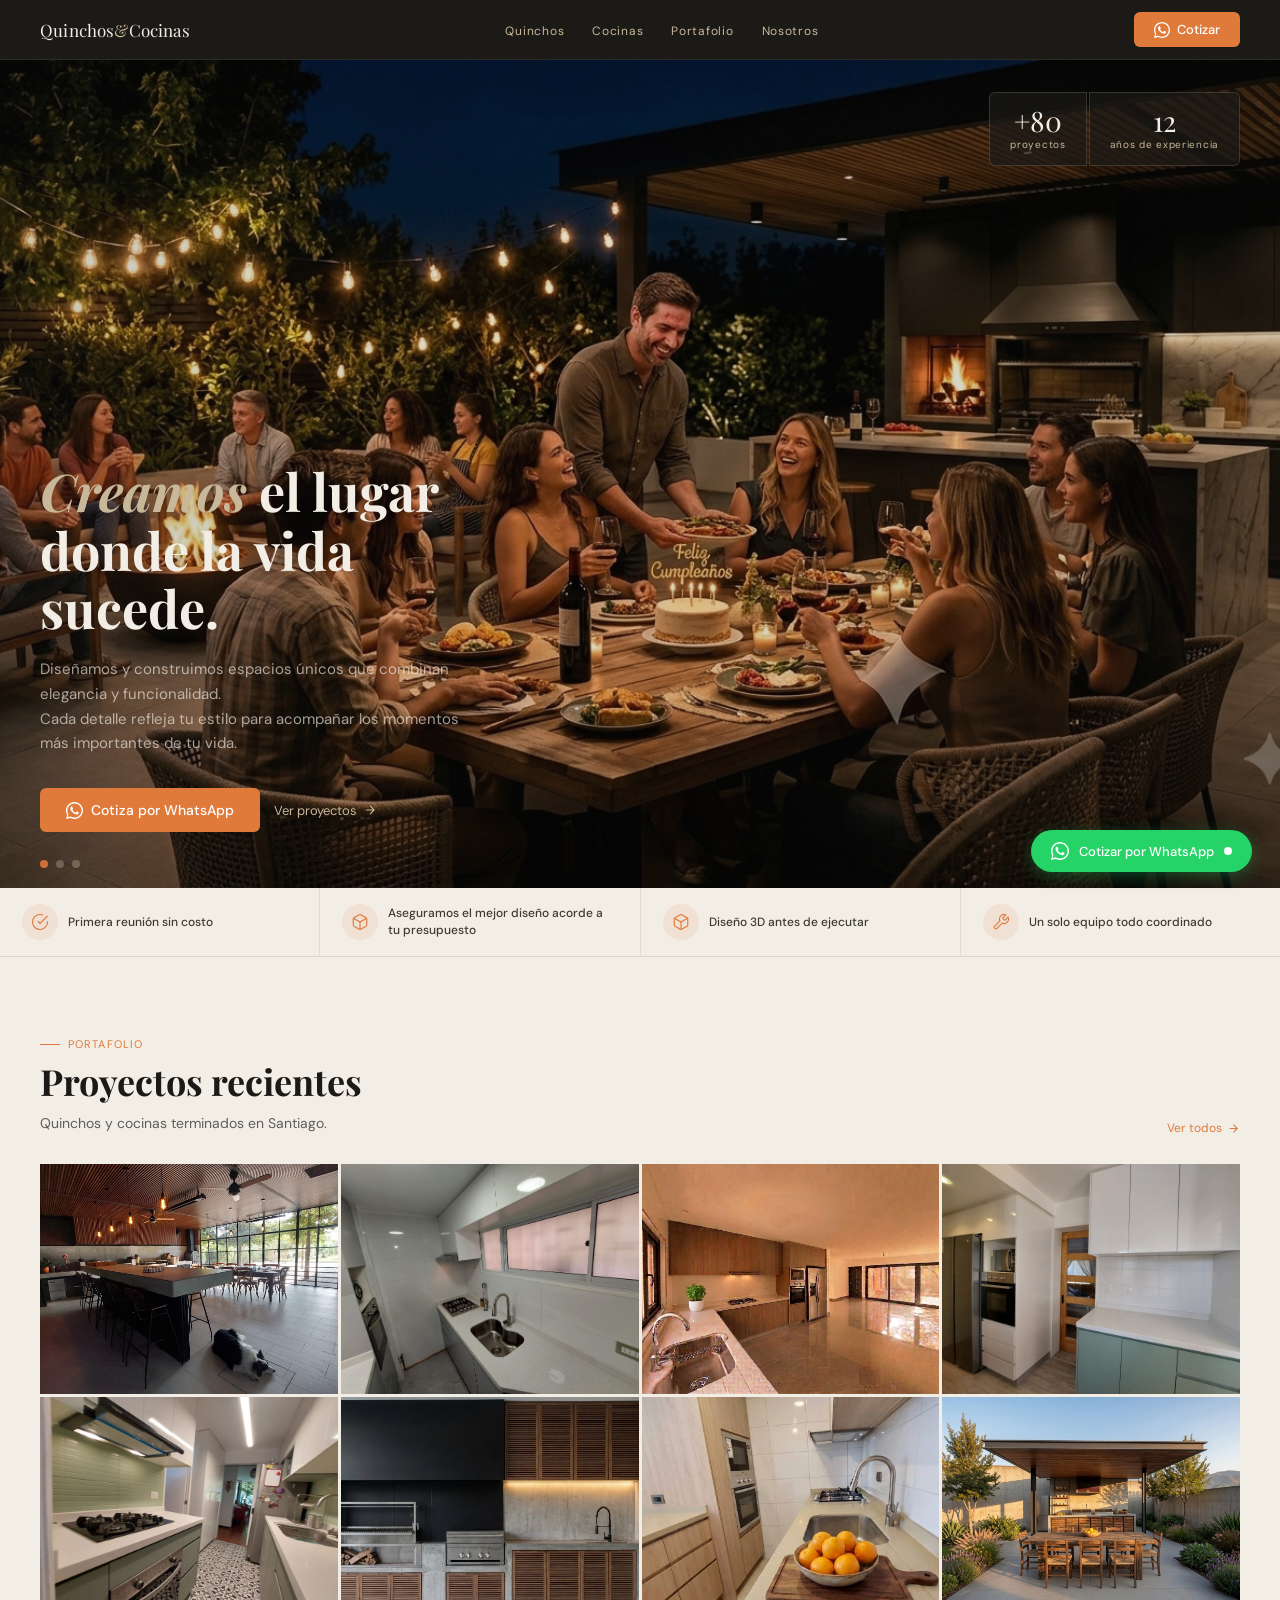
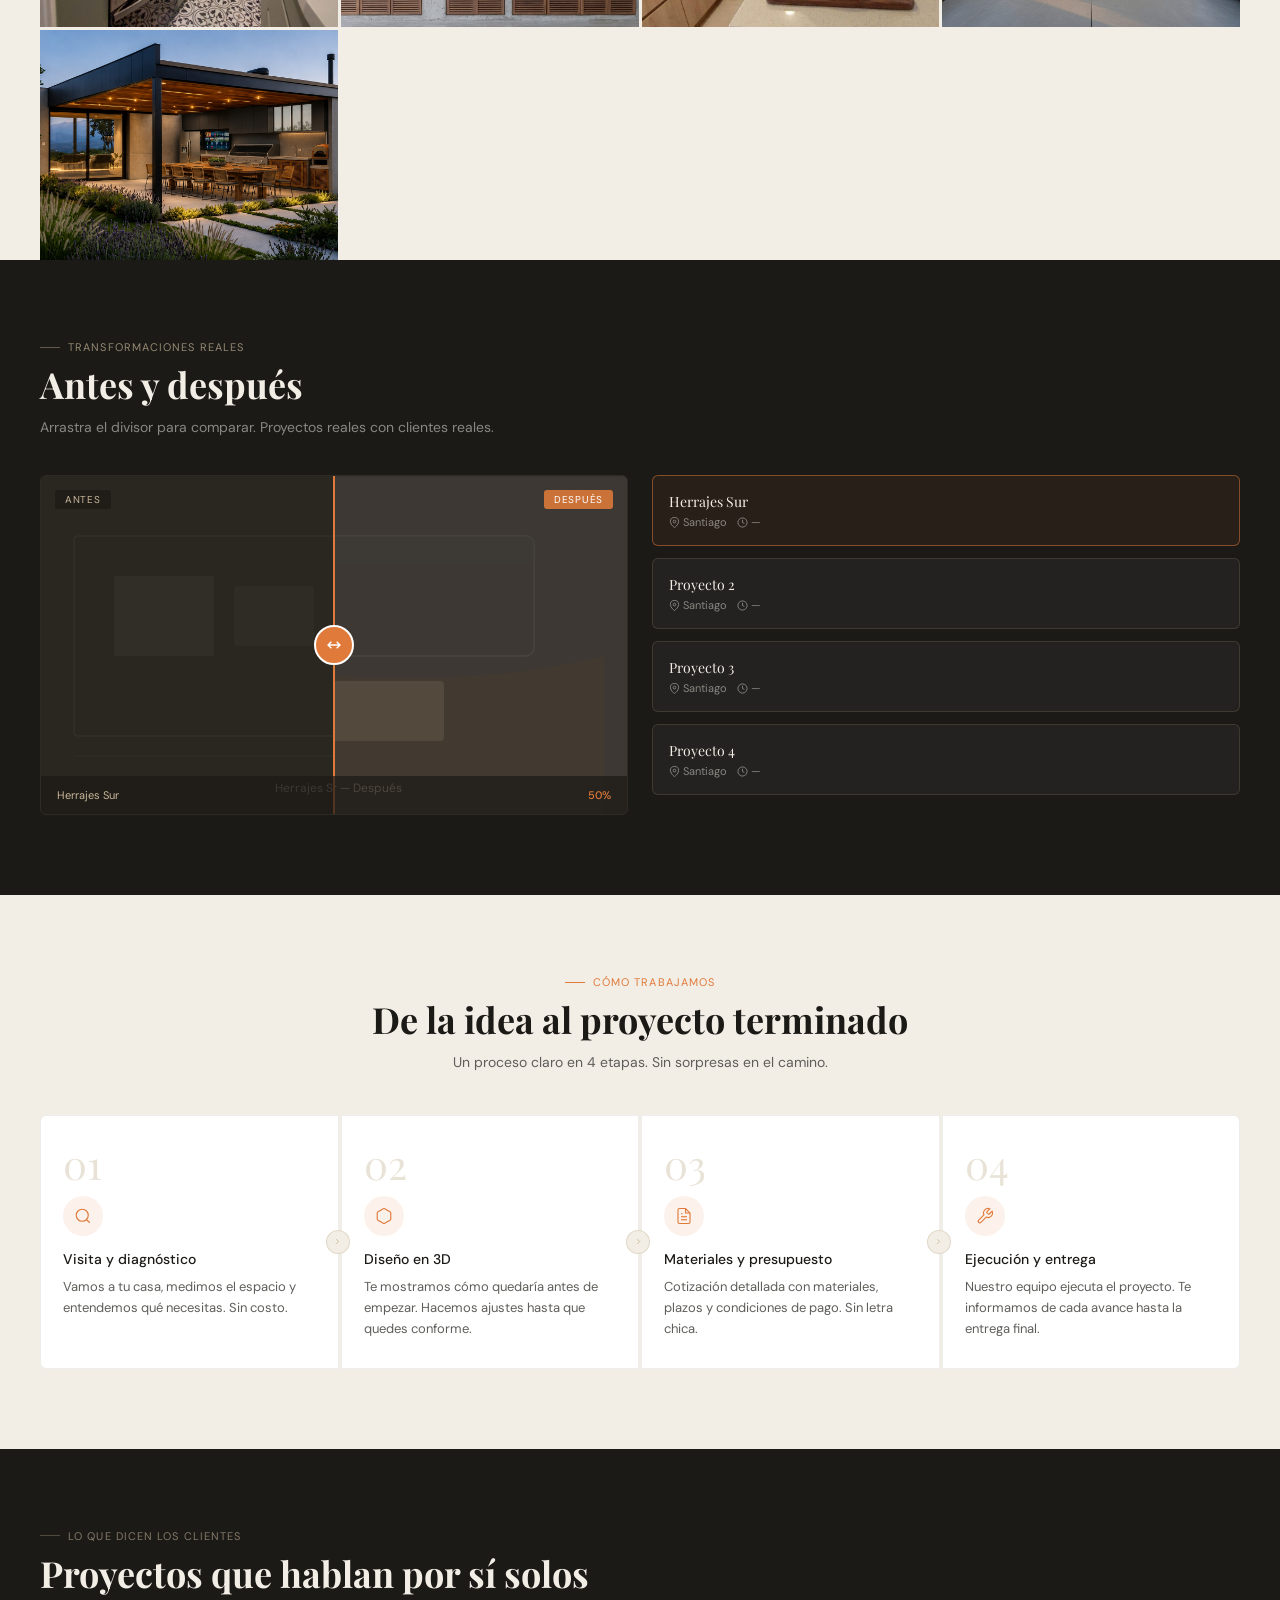
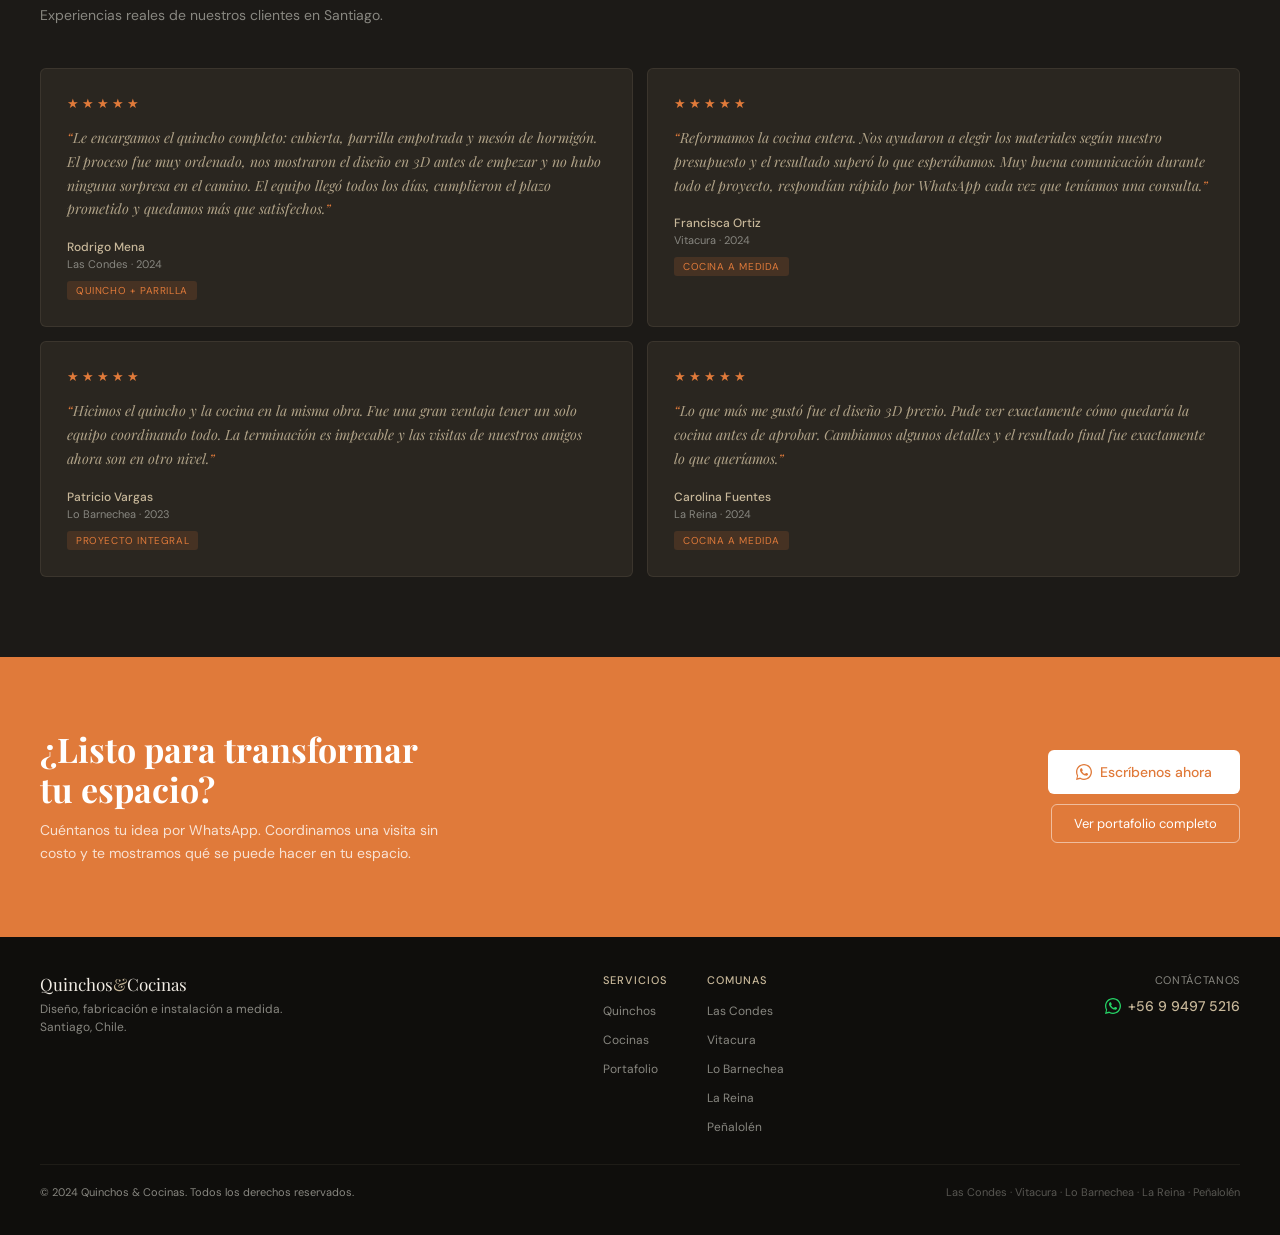
==== commit 519a0dfd: "Desactivar temporalmente el cotizador (verificando precios) Oculta el botón "Cotizador" del nav en t" ====
--- a/index.html
+++ b/index.html
@@ -21,9 +21,11 @@
       <li><a href="#portafolio">Portafolio</a></li>
       <li><a href="#nosotros">Nosotros</a></li>
     </ul>
+    <!-- Cotizador desactivado temporalmente (verificando precios). Reactivar: quitar las lineas de comentario que rodean este bloque.
     <a href="/cotizador" class="nav-cta" style="margin-right:8px; background:transparent; border:1px solid rgba(200,184,154,0.3); color:var(--sand);">
       Cotizador
     </a>
+    -->
     <a href="https://wa.me/56994975216?text=Hola%2C%20me%20interesa%20cotizar%20un%20proyecto" class="nav-cta" target="_blank" rel="noopener">
       <svg width="16" height="16" viewBox="0 0 24 24" fill="currentColor" aria-hidden="true"><path d="M17.472 14.382c-.297-.149-1.758-.867-2.03-.967-.273-.099-.471-.148-.67.15-.197.297-.767.966-.94 1.164-.173.199-.347.223-.644.075-.297-.15-1.255-.463-2.39-1.475-.883-.788-1.48-1.761-1.653-2.059-.173-.297-.018-.458.13-.606.134-.133.298-.347.446-.52.149-.174.198-.298.298-.497.099-.198.05-.371-.025-.52-.075-.149-.669-1.612-.916-2.207-.242-.579-.487-.5-.669-.51-.173-.008-.371-.01-.57-.01-.198 0-.52.074-.792.372-.272.297-1.04 1.016-1.04 2.479 0 1.462 1.065 2.875 1.213 3.074.149.198 2.096 3.2 5.077 4.487.709.306 1.262.489 1.694.625.712.227 1.36.195 1.871.118.571-.085 1.758-.719 2.006-1.413.248-.694.248-1.289.173-1.413-.074-.124-.272-.198-.57-.347z"/><path d="M12 0C5.373 0 0 5.373 0 12c0 2.122.554 4.118 1.524 5.847L.057 23.998l6.304-1.452A11.946 11.946 0 0012 24c6.627 0 12-5.373 12-12S18.627 0 12 0zm0 22c-1.939 0-3.762-.516-5.337-1.419l-.382-.228-3.962.911.959-3.853-.25-.396A9.958 9.958 0 012 12C2 6.477 6.477 2 12 2s10 4.477 10 10-4.477 10-10 10z"/></svg>
       Cotizar
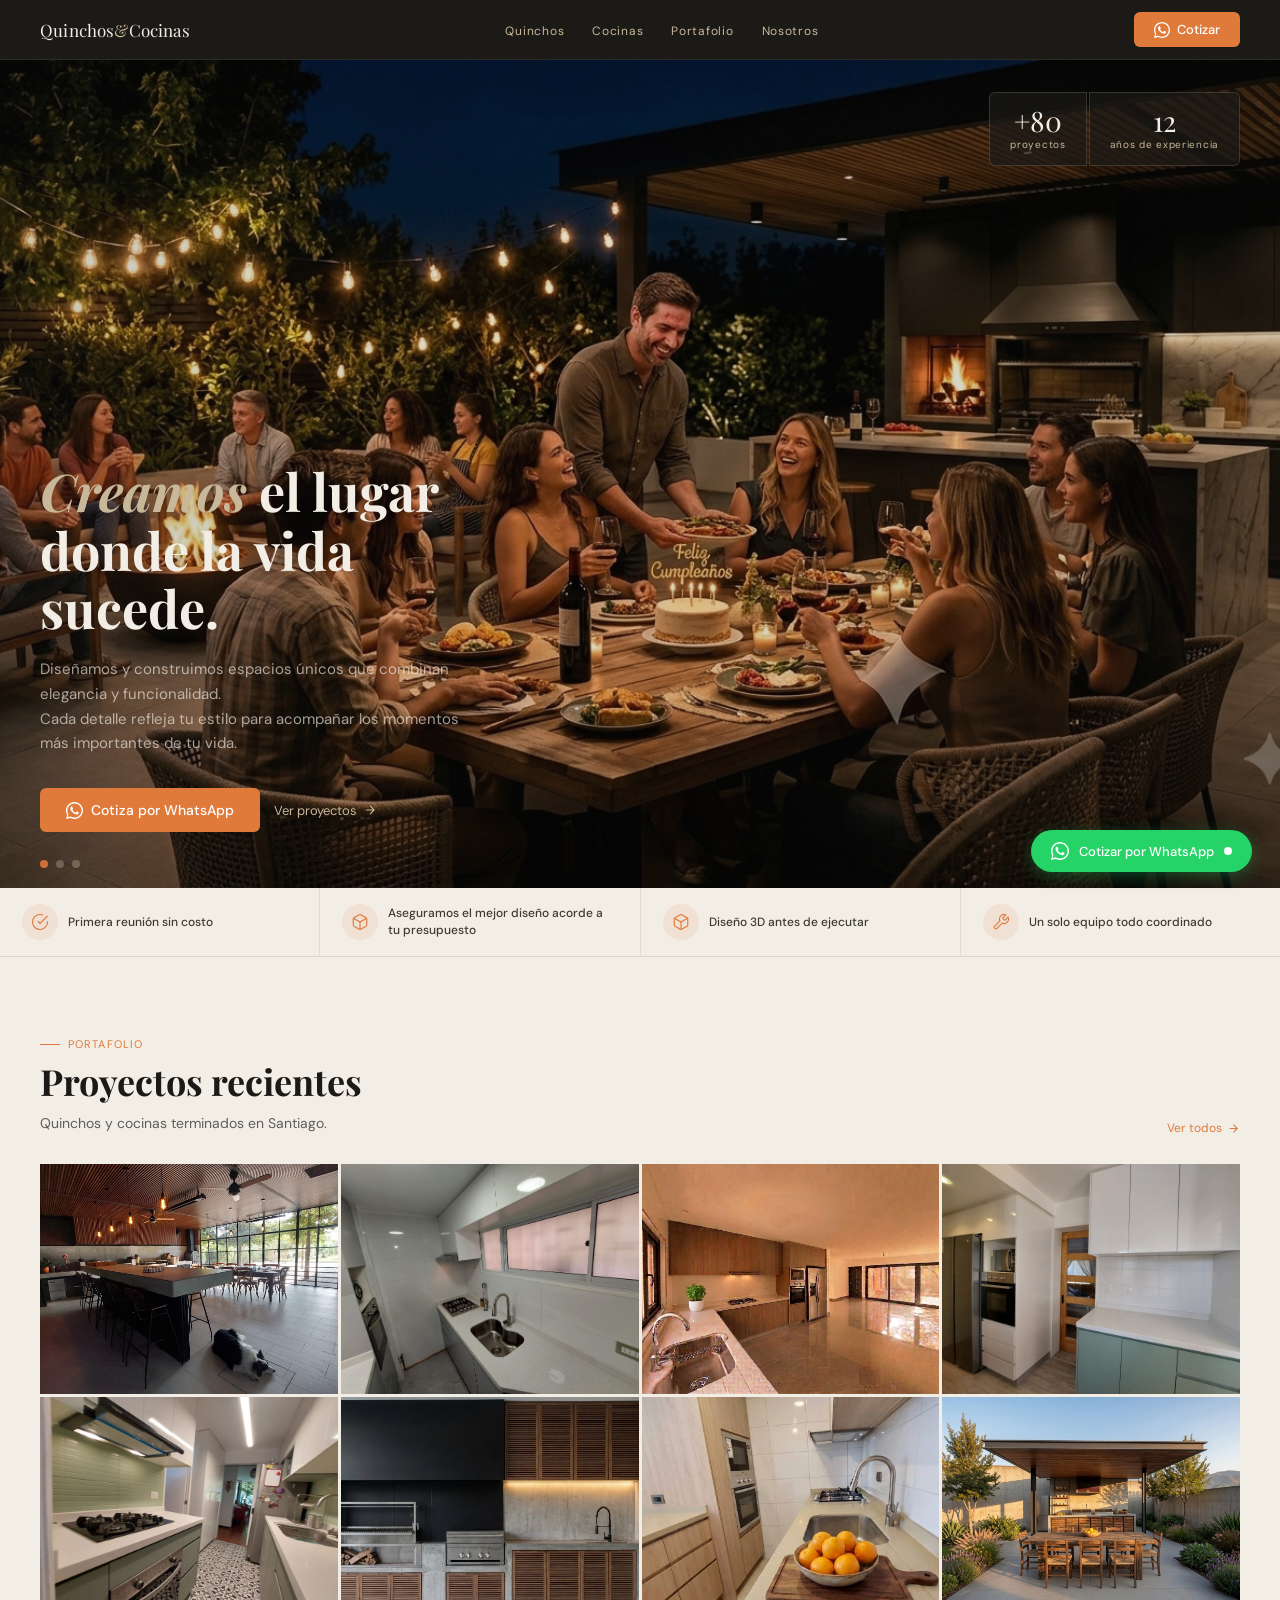
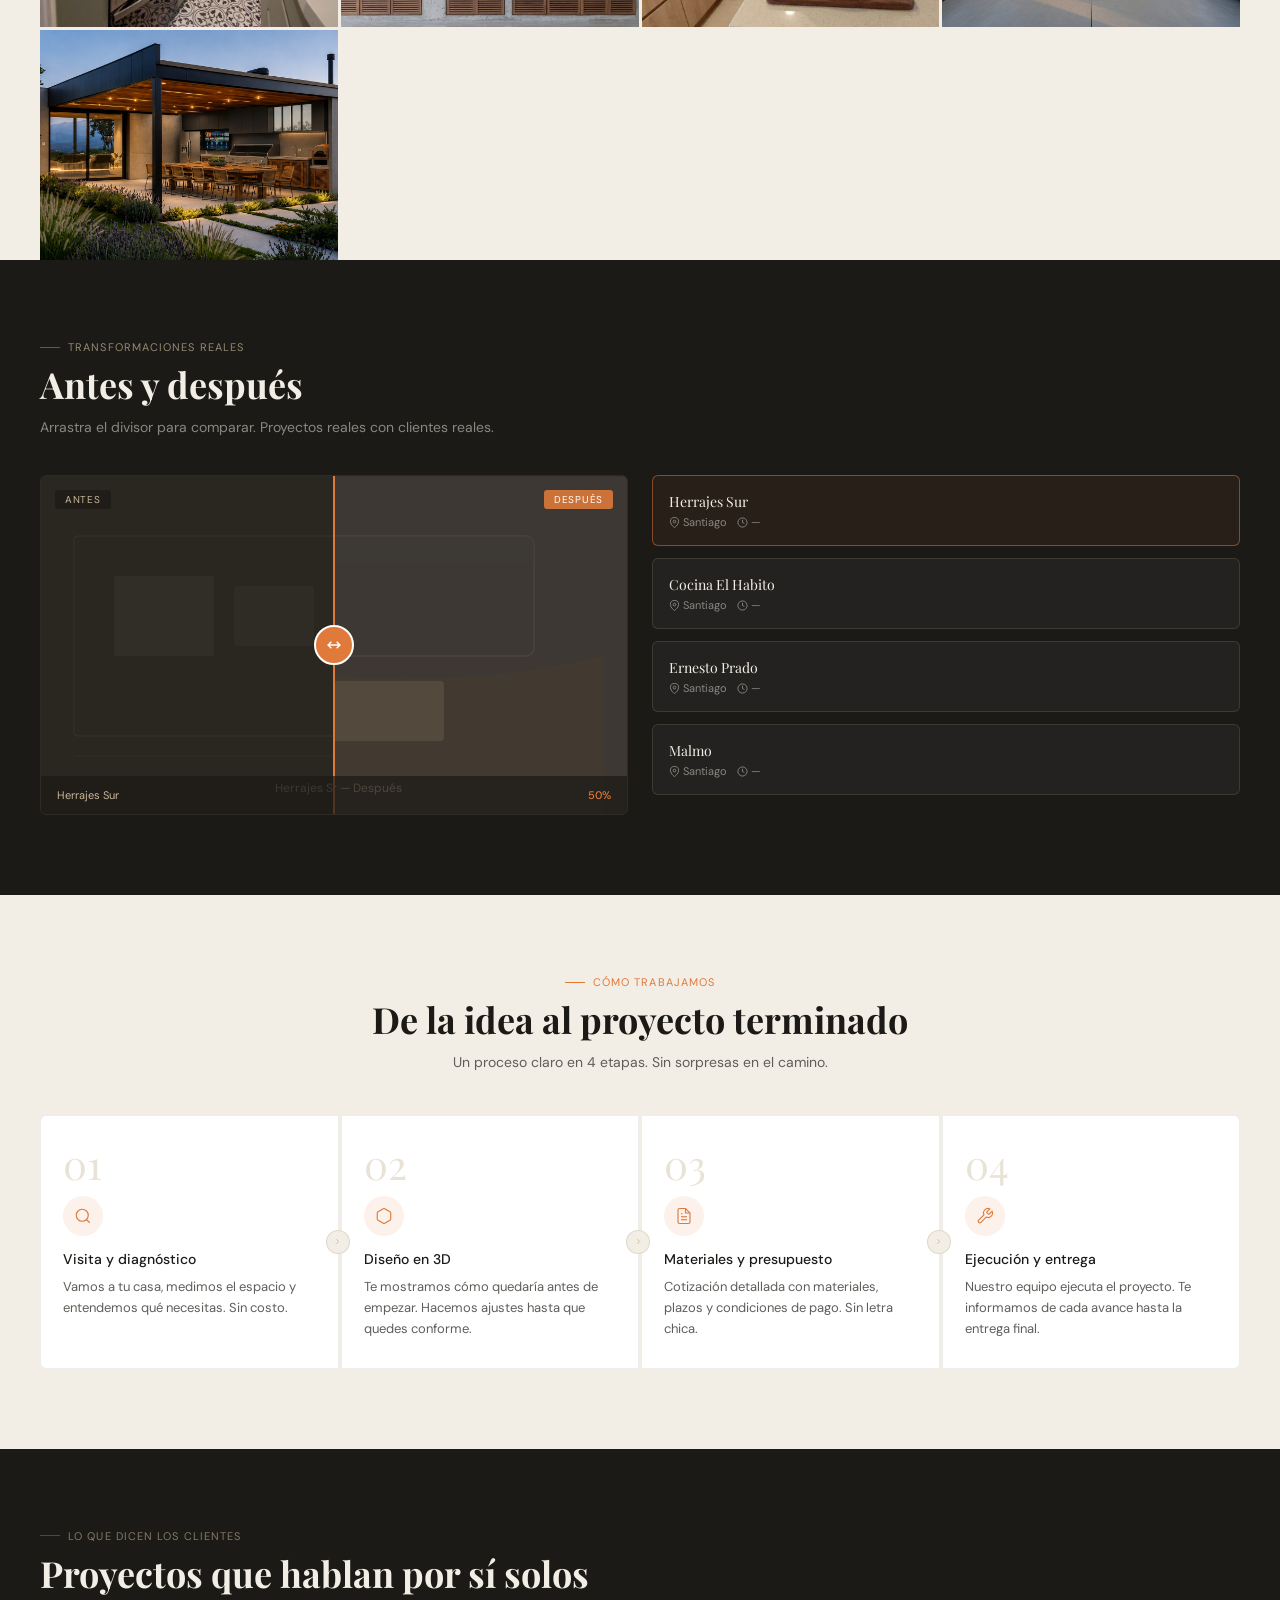
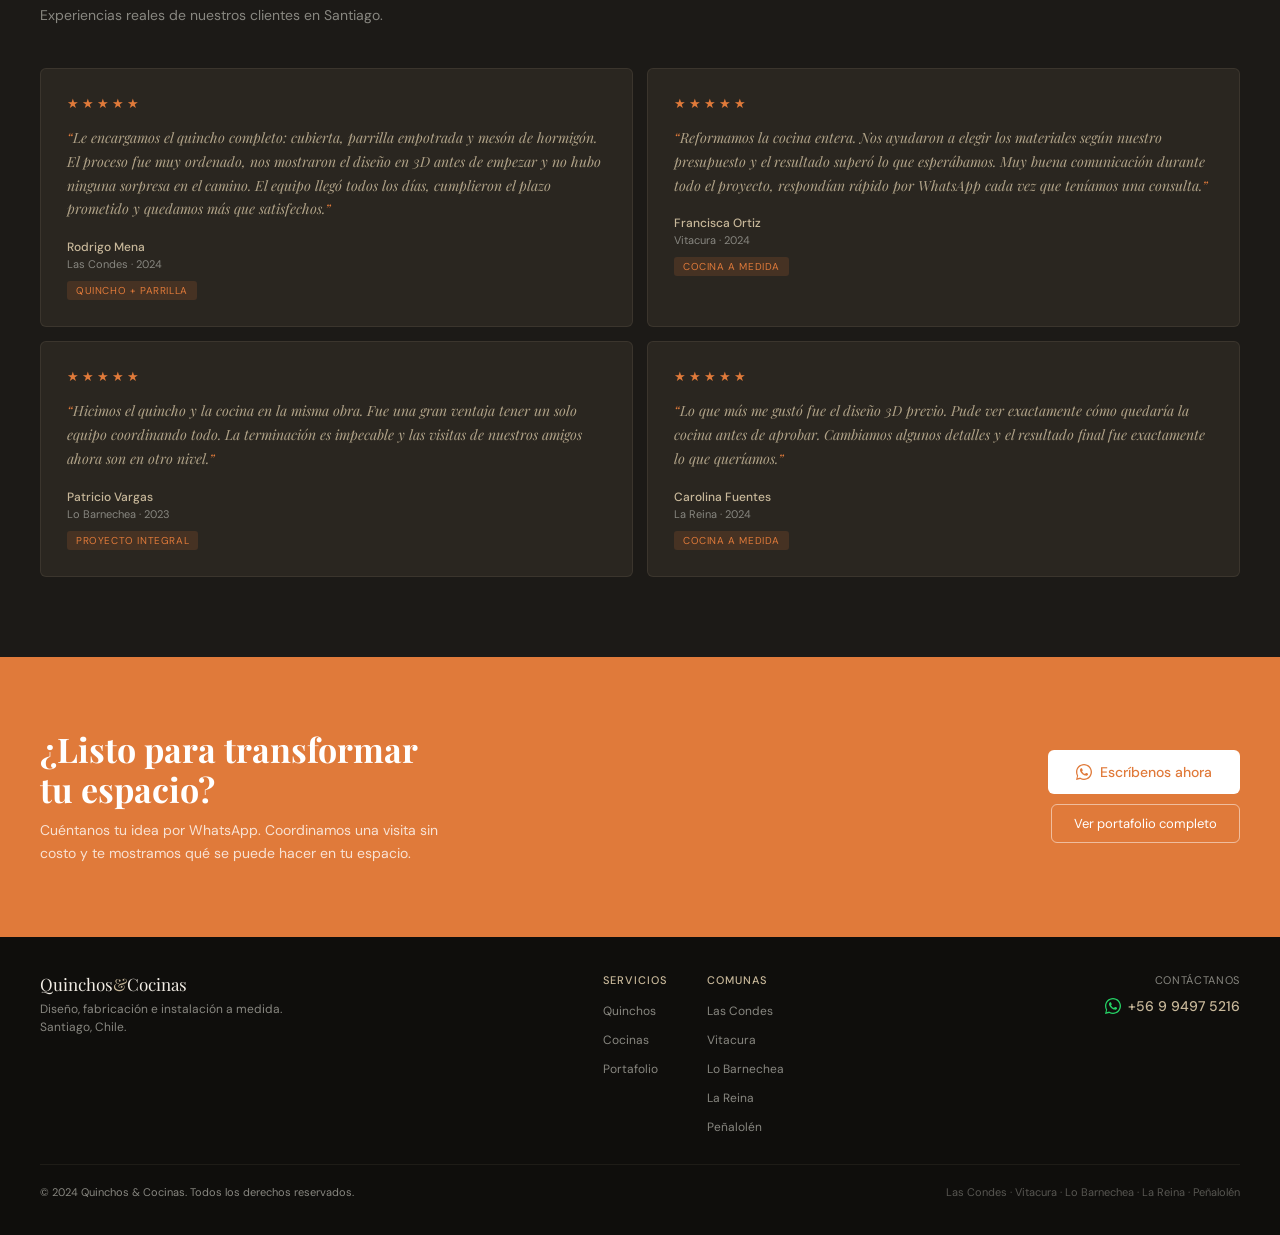
==== commit 5778be44: "Habilitar Ernesto Prado y Malmo en Antes y después Conecta las fotos antes/después de El Habito, Ern" ====
--- a/index.html
+++ b/index.html
@@ -305,7 +305,7 @@
           </div>
         </div>
         <div class="thumb-card" role="listitem" tabindex="0" data-index="1">
-          <div class="thumb-title">Proyecto 2</div>
+          <div class="thumb-title">Cocina El Habito</div>
           <div class="thumb-meta">
             <span>
               <svg width="11" height="11" viewBox="0 0 24 24" fill="none" stroke="currentColor" stroke-width="2" aria-hidden="true"><path d="M21 10c0 7-9 13-9 13s-9-6-9-13a9 9 0 0118 0z"/><circle cx="12" cy="10" r="3"/></svg>
@@ -318,7 +318,7 @@
           </div>
         </div>
         <div class="thumb-card" role="listitem" tabindex="0" data-index="2">
-          <div class="thumb-title">Proyecto 3</div>
+          <div class="thumb-title">Ernesto Prado</div>
           <div class="thumb-meta">
             <span>
               <svg width="11" height="11" viewBox="0 0 24 24" fill="none" stroke="currentColor" stroke-width="2" aria-hidden="true"><path d="M21 10c0 7-9 13-9 13s-9-6-9-13a9 9 0 0118 0z"/><circle cx="12" cy="10" r="3"/></svg>
@@ -331,7 +331,7 @@
           </div>
         </div>
         <div class="thumb-card" role="listitem" tabindex="0" data-index="3">
-          <div class="thumb-title">Proyecto 4</div>
+          <div class="thumb-title">Malmo</div>
           <div class="thumb-meta">
             <span>
               <svg width="11" height="11" viewBox="0 0 24 24" fill="none" stroke="currentColor" stroke-width="2" aria-hidden="true"><path d="M21 10c0 7-9 13-9 13s-9-6-9-13a9 9 0 0118 0z"/><circle cx="12" cy="10" r="3"/></svg>
@@ -541,10 +541,10 @@
 
     /* ── Antes/después: proyectos ── */
     const adProjects = [
-      { desc: 'Herrajes Sur', beforeSrc: 'images/herrajes-sur-antes.jpg', afterSrc: 'images/herrajes-sur-despues.jpg' },
-      { desc: 'Proyecto 2',   beforeSrc: '', afterSrc: '' },
-      { desc: 'Proyecto 3',   beforeSrc: '', afterSrc: '' },
-      { desc: 'Proyecto 4',   beforeSrc: '', afterSrc: '' },
+      { desc: 'Herrajes Sur',   beforeSrc: 'images/herrajes-sur-antes.jpg',           afterSrc: 'images/herrajes-sur-despues.jpg' },
+      { desc: 'Cocina El Habito', beforeSrc: 'images/antes-despues/el-habito-antes.jpg',   afterSrc: 'images/antes-despues/el-habito-despues.jpg' },
+      { desc: 'Ernesto Prado',  beforeSrc: 'images/antes-despues/ernesto-prado-antes.jpg', afterSrc: 'images/antes-despues/ernesto-prado-despues.jpg' },
+      { desc: 'Malmo',          beforeSrc: 'images/antes-despues/malmo-antes.jpg',       afterSrc: 'images/antes-despues/malmo-despues.jpg' },
     ];
     const sliderBeforeImg = document.getElementById('sliderBeforeImg');
     const sliderAfterImg  = document.getElementById('sliderAfterImg');
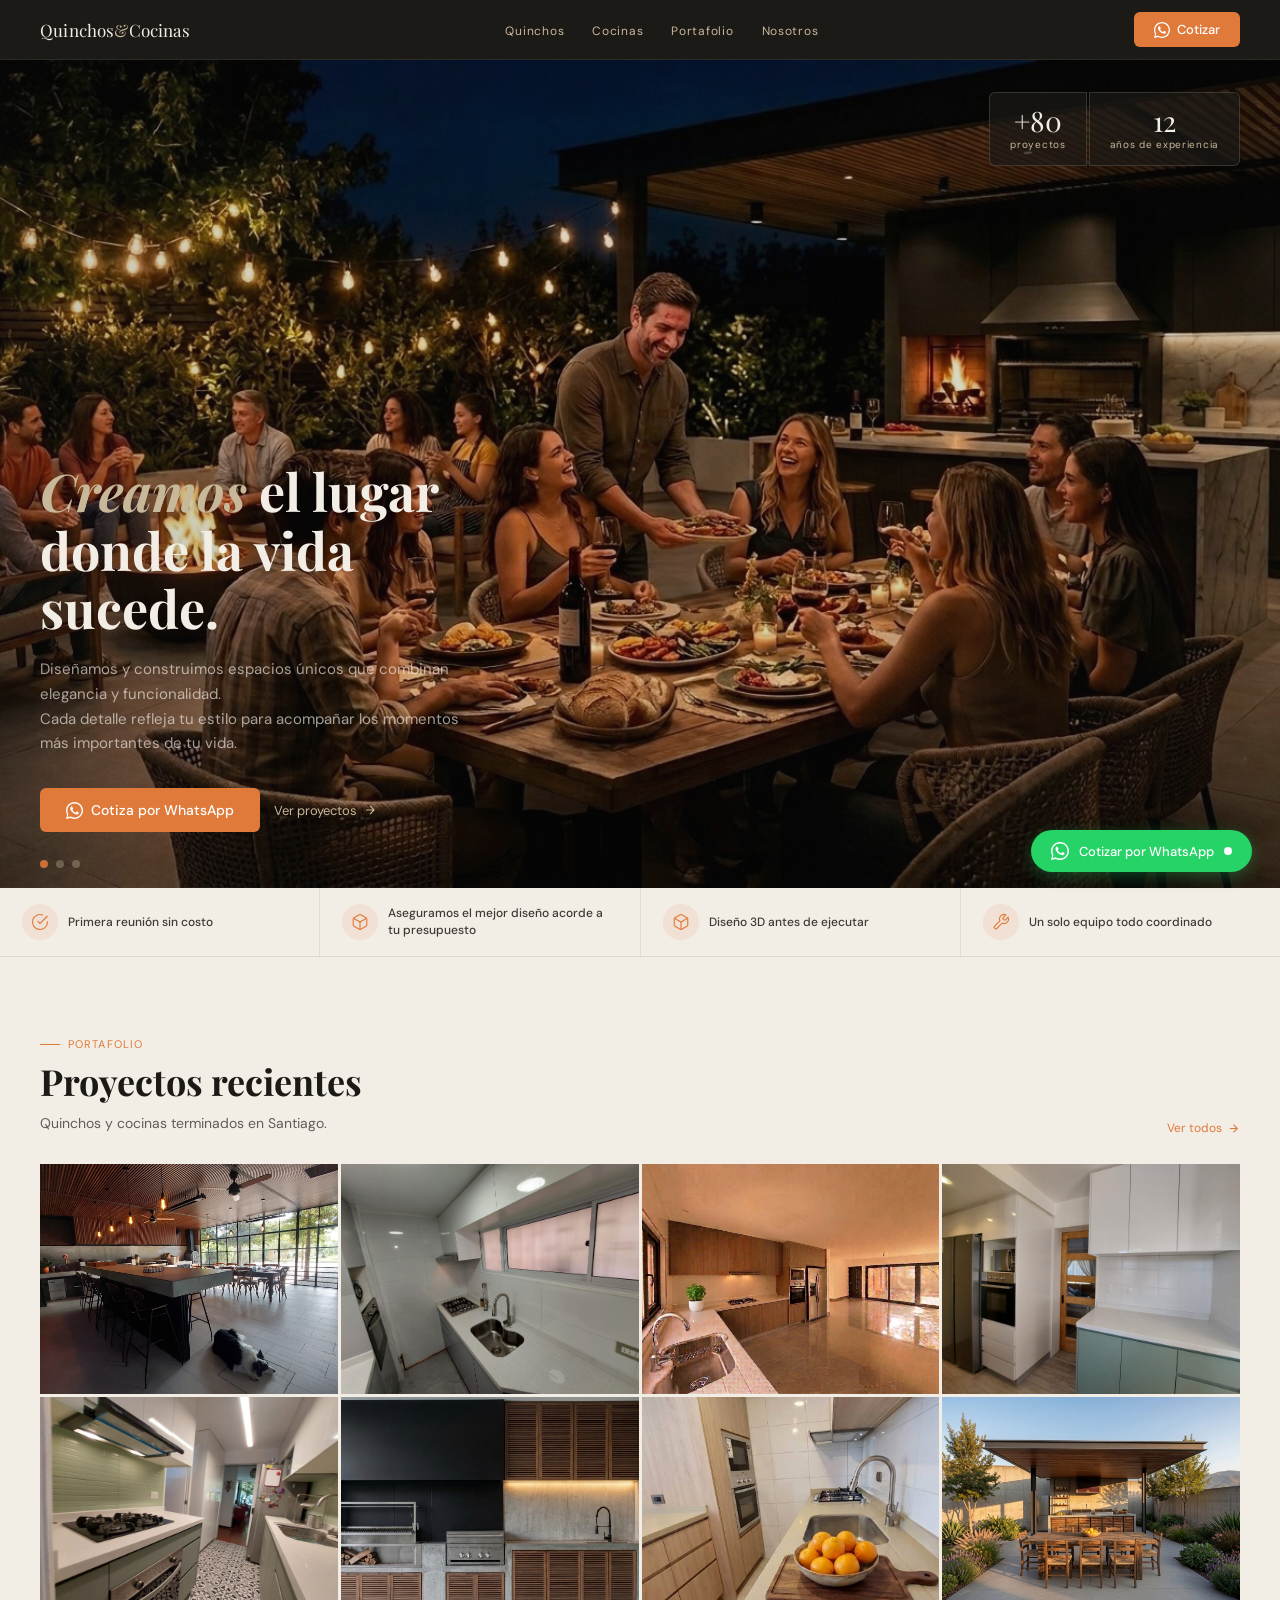
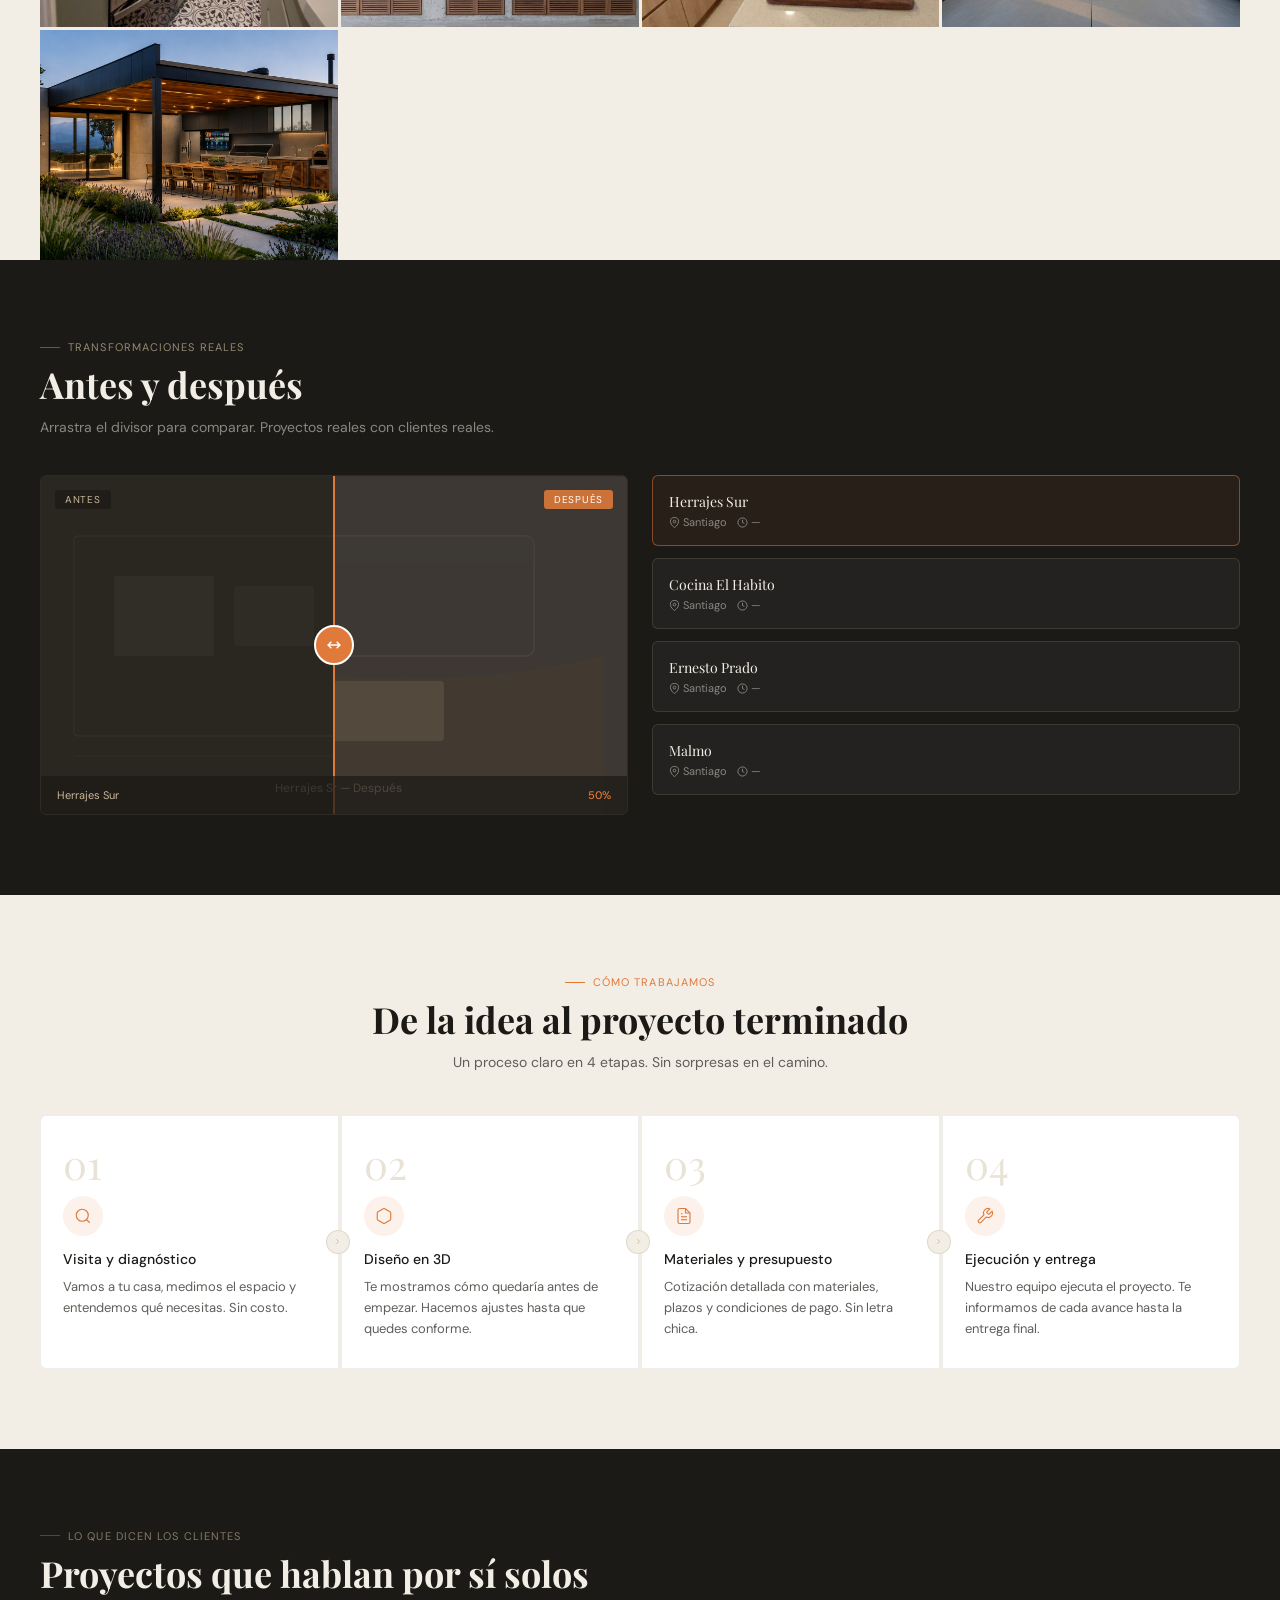
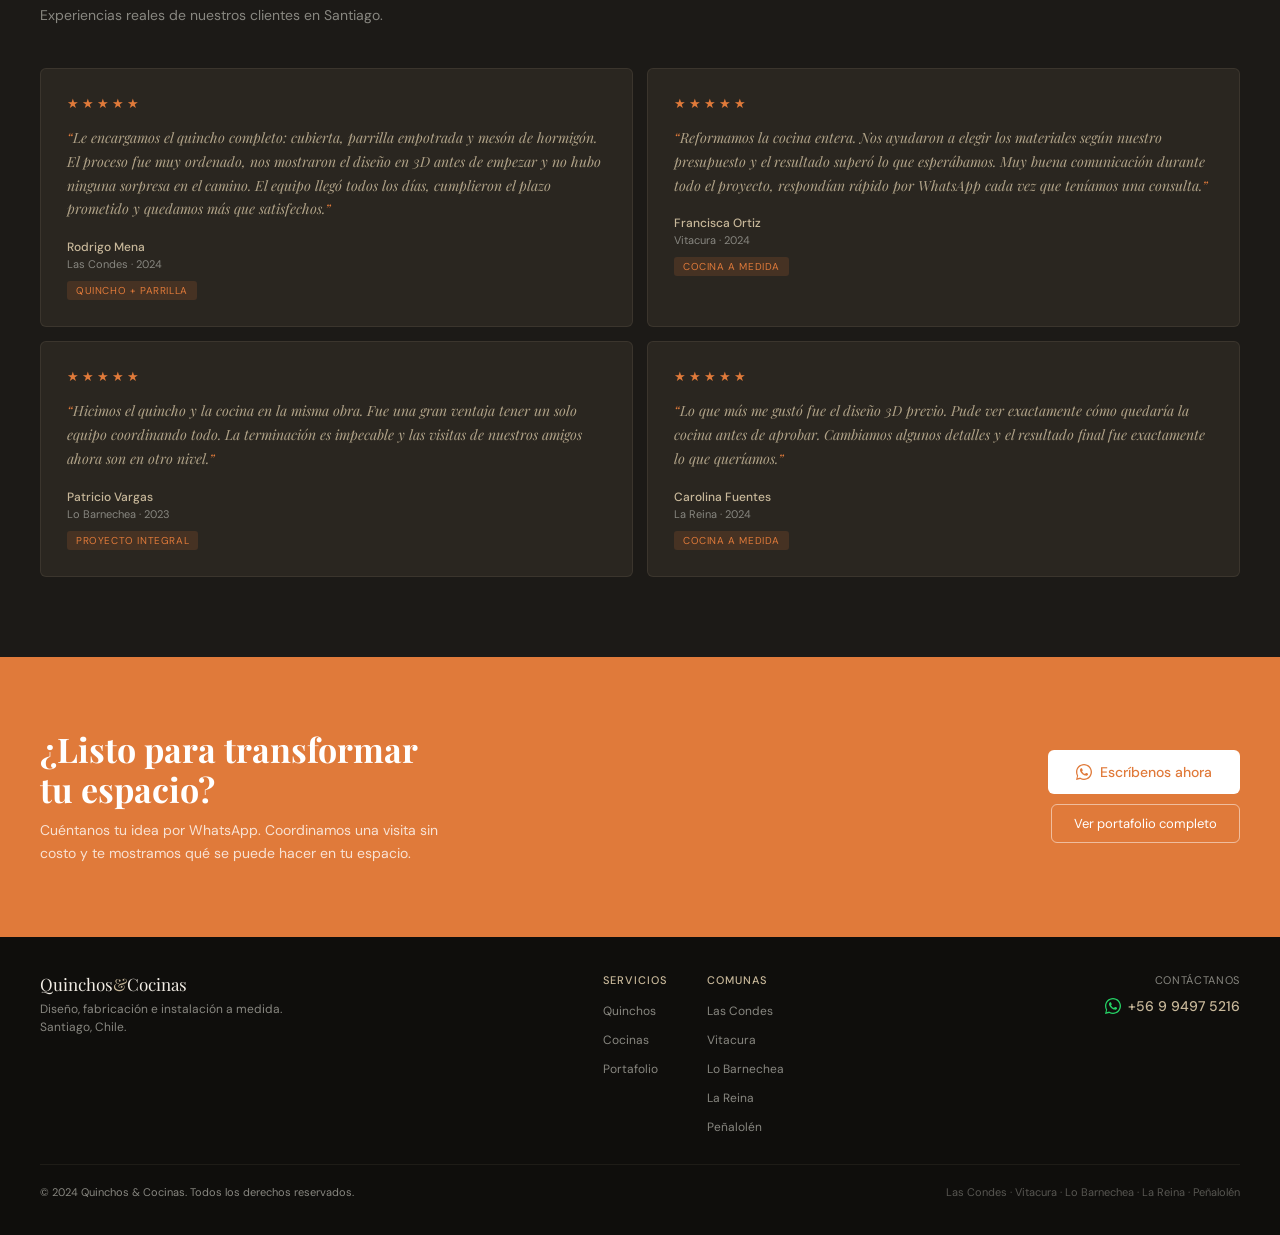
==== commit 57c8e509: "Actualizar fotos de portada del home Reemplaza portada-1/2/3.png por nuevas versiones .jpg (nombres " ====
--- a/index.html
+++ b/index.html
@@ -41,13 +41,13 @@
       <div class="carousel-left">
         <div class="carousel-slides">
           <div class="carousel-slide active">
-            <img src="images/portada-1.png" alt="Portada 1">
+            <img src="images/portada-1.jpg" alt="Portada 1">
           </div>
           <div class="carousel-slide">
-            <img src="images/portada-2.png" alt="Portada 2">
+            <img src="images/portada-2.jpg" alt="Portada 2">
           </div>
           <div class="carousel-slide">
-            <img src="images/portada-3.png" alt="Portada 3">
+            <img src="images/portada-3.jpg" alt="Portada 3">
           </div>
         </div>
         <div class="carousel-dots">
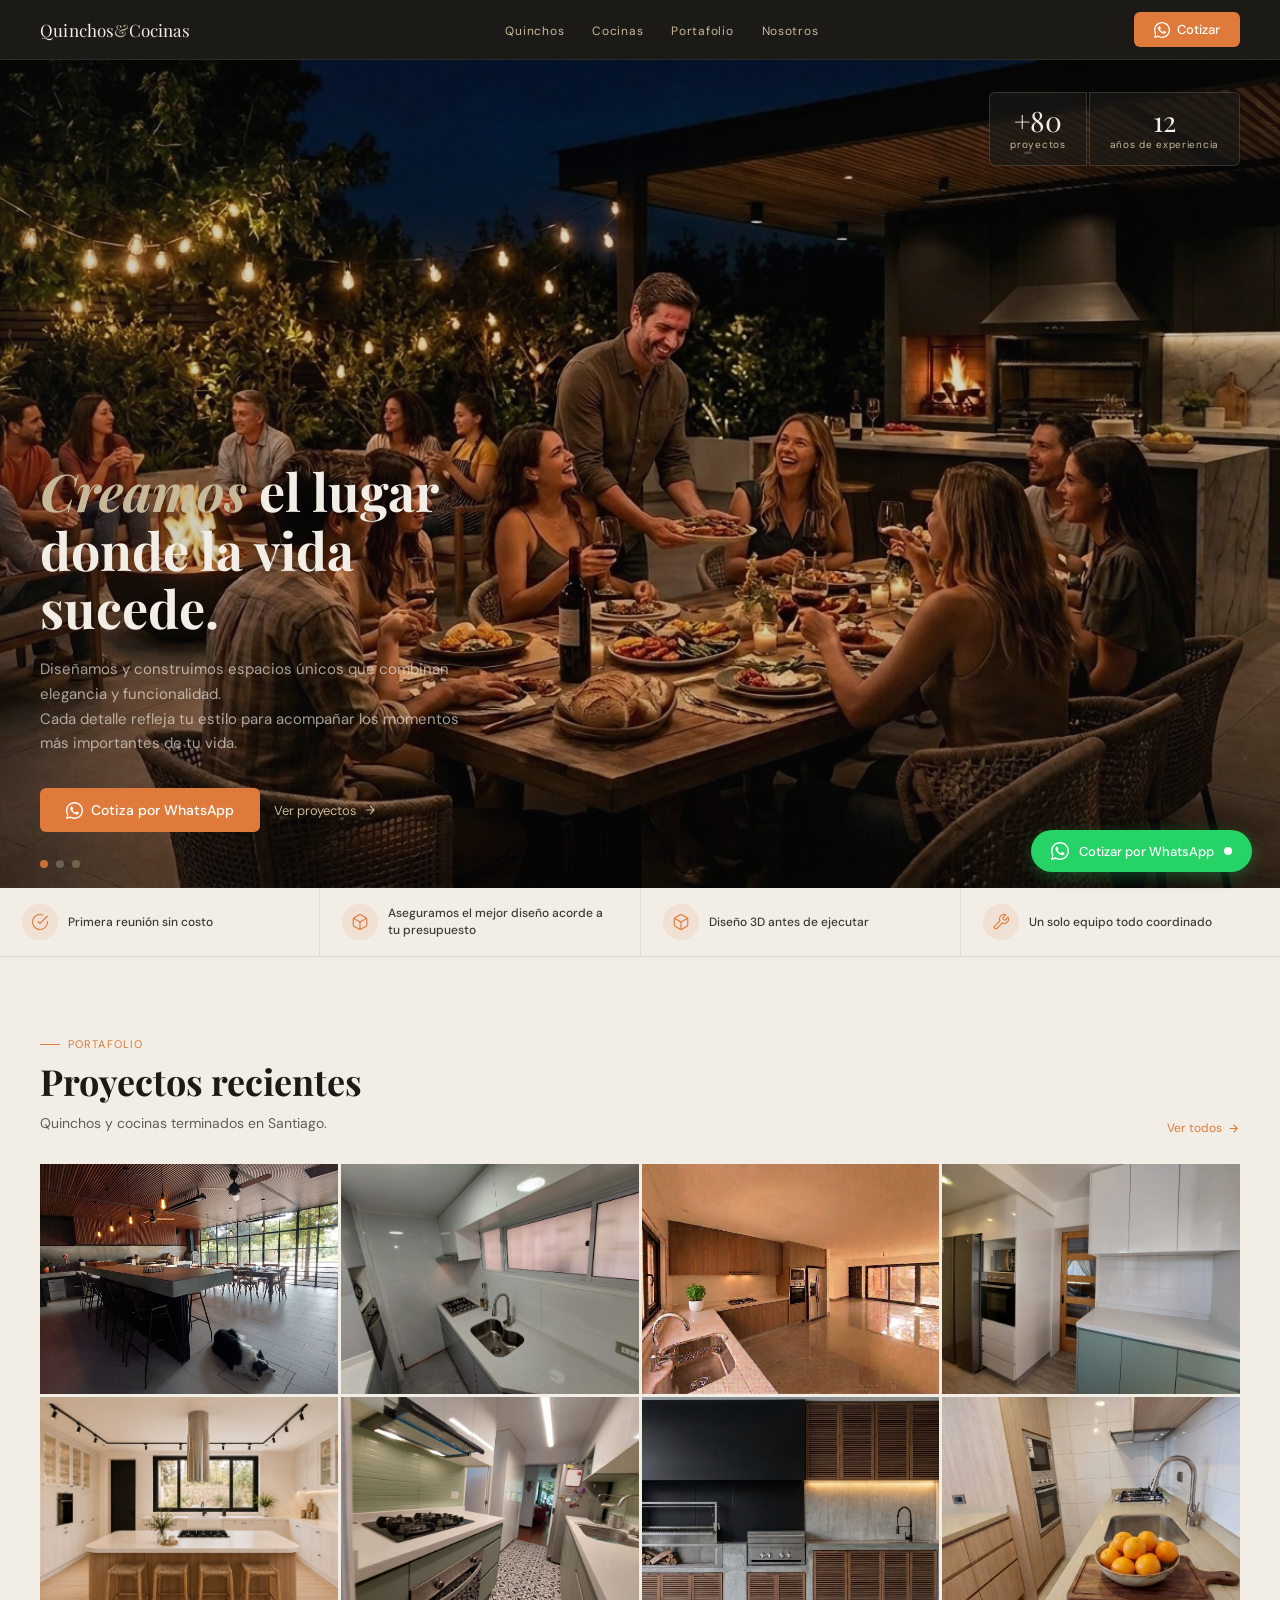
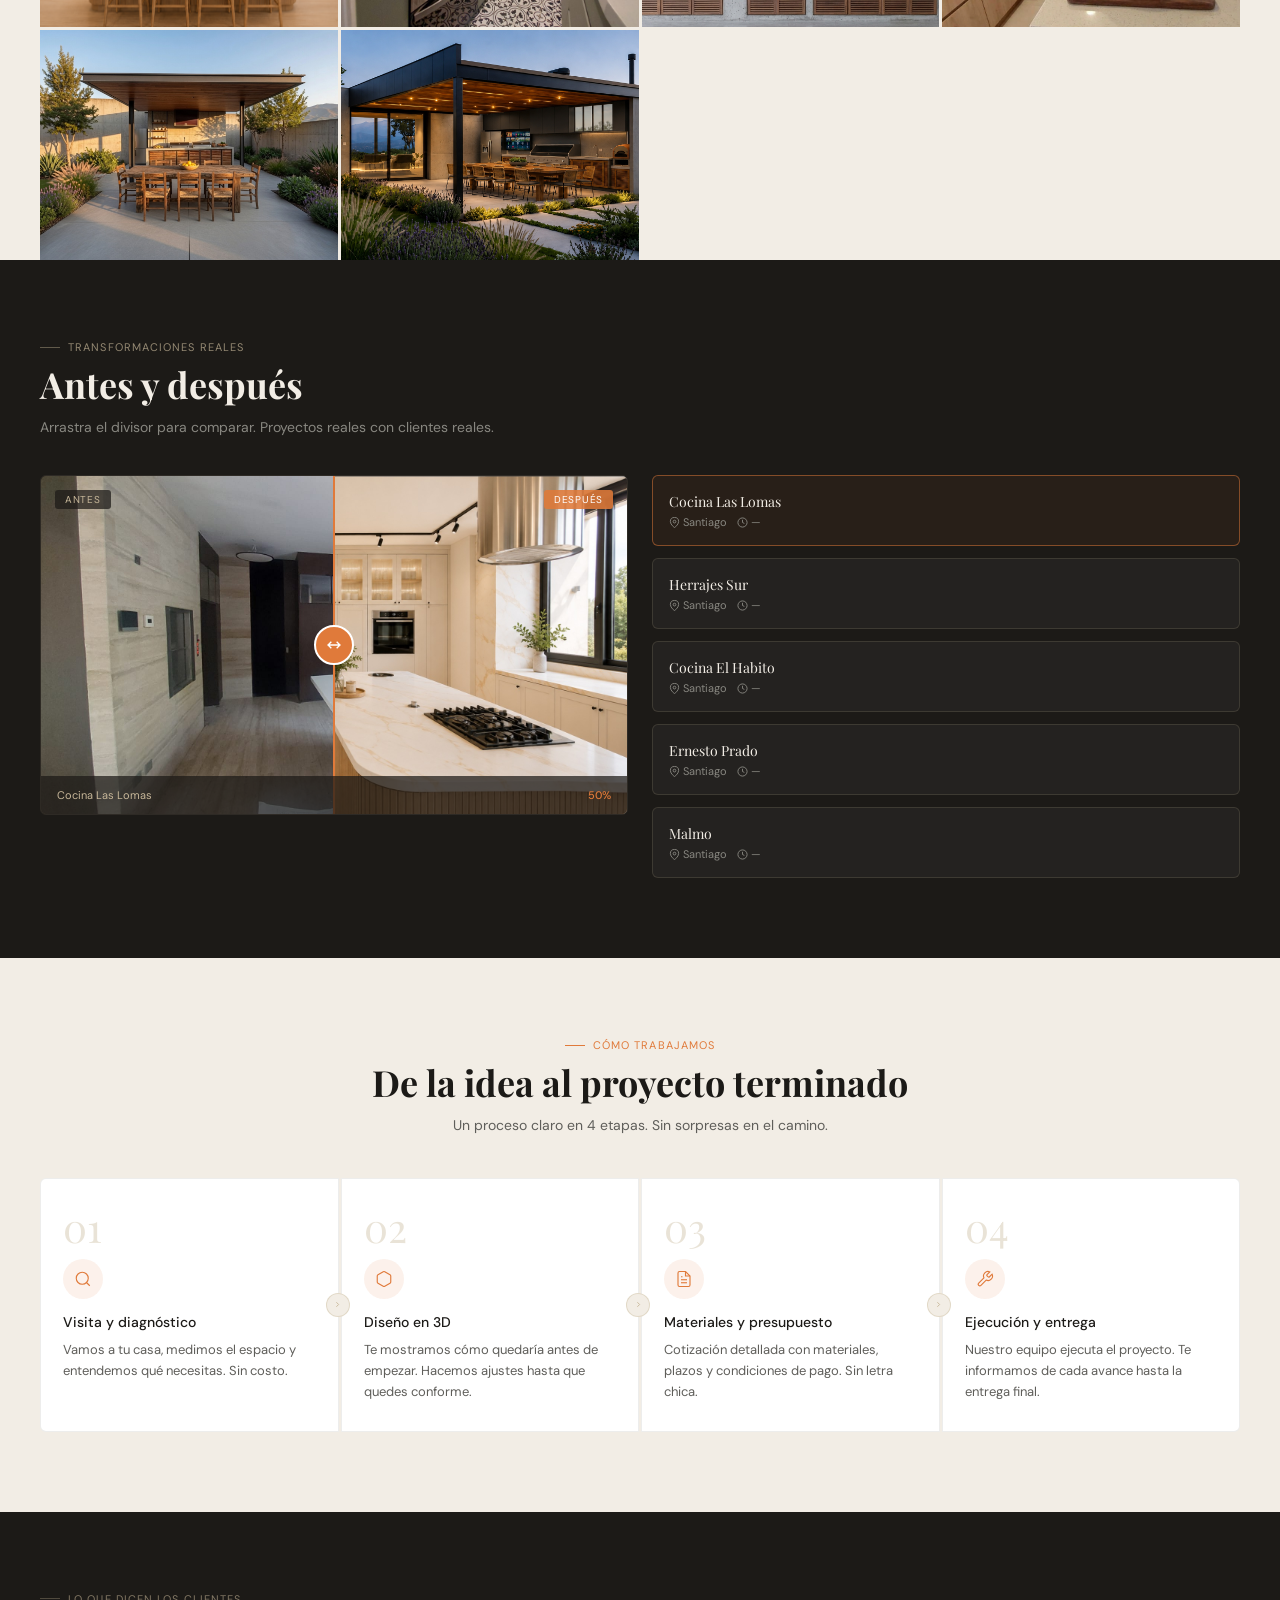
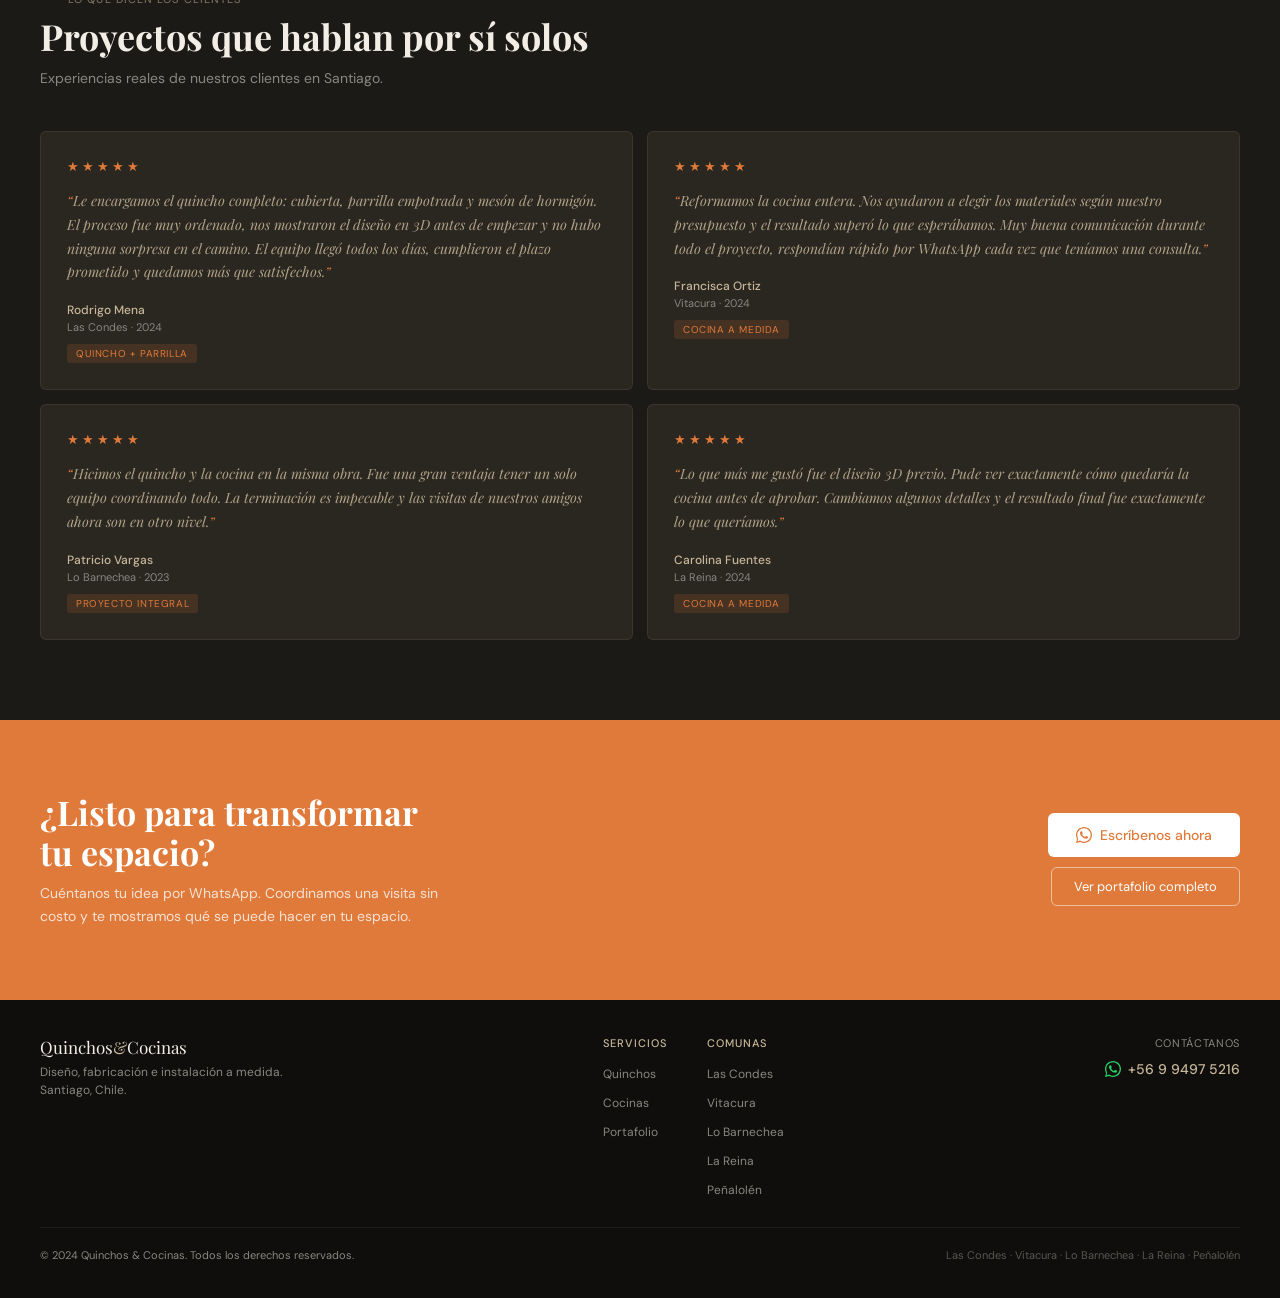
==== commit 82e7769d: "Agregar proyecto Las Lomas y su antes/despues por defecto - Nuevo proyecto Cocina Las Lomas (pagina " ====
--- a/index.html
+++ b/index.html
@@ -181,6 +181,18 @@
         </div>
       </a>
 
+      <a class="gal-item" href="proyecto-las-lomas.html">
+        <div class="gal-ph" style="height:100%;">
+          <img src="images/proyectos/las-lomas/1.png" alt="Cocina Las Lomas" style="position:absolute;inset:0;width:100%;height:100%;object-fit:cover;">
+        </div>
+        <div class="gal-overlay">
+          <div>
+            <div class="gal-info-label">Las Lomas</div>
+            <div class="gal-info-tag">Cocina</div>
+          </div>
+        </div>
+      </a>
+
       <a class="gal-item" href="proyecto-malmo.html">
         <div class="gal-ph" style="height:100%;">
           <img src="images/proyectos/malmo/1.jpeg" alt="Cocina Malmo" style="position:absolute;inset:0;width:100%;height:100%;object-fit:cover;">
@@ -252,7 +264,7 @@
 
     <div class="slider-outer">
       <div>
-        <div class="slider-wrap" id="sliderWrap" role="img" aria-label="Comparación antes y después · Herrajes Sur">
+        <div class="slider-wrap" id="sliderWrap" role="img" aria-label="Comparación antes y después · Cocina Las Lomas">
           <div class="slider-before">
             <svg width="100%" height="340" viewBox="0 0 600 340" xmlns="http://www.w3.org/2000/svg" preserveAspectRatio="xMidYMid slice" aria-hidden="true">
               <rect width="600" height="340" fill="#2A2620"/>
@@ -284,7 +296,7 @@
           <div class="slider-badge before">Antes</div>
           <div class="slider-badge after">Después</div>
           <div class="slider-footer">
-            <span class="slider-footer-txt" id="sliderFooterTxt">Herrajes Sur</span>
+            <span class="slider-footer-txt" id="sliderFooterTxt">Cocina Las Lomas</span>
             <span class="slider-pct" id="sliderPct">50%</span>
           </div>
         </div>
@@ -292,6 +304,19 @@
 
       <div class="slider-thumbnails" role="list" aria-label="Proyectos antes y después">
         <div class="thumb-card active" role="listitem" tabindex="0" data-index="0">
+          <div class="thumb-title">Cocina Las Lomas</div>
+          <div class="thumb-meta">
+            <span>
+              <svg width="11" height="11" viewBox="0 0 24 24" fill="none" stroke="currentColor" stroke-width="2" aria-hidden="true"><path d="M21 10c0 7-9 13-9 13s-9-6-9-13a9 9 0 0118 0z"/><circle cx="12" cy="10" r="3"/></svg>
+              Santiago
+            </span>
+            <span>
+              <svg width="11" height="11" viewBox="0 0 24 24" fill="none" stroke="currentColor" stroke-width="2" aria-hidden="true"><circle cx="12" cy="12" r="10"/><polyline points="12 6 12 12 16 14"/></svg>
+              —
+            </span>
+          </div>
+        </div>
+        <div class="thumb-card" role="listitem" tabindex="0" data-index="1">
           <div class="thumb-title">Herrajes Sur</div>
           <div class="thumb-meta">
             <span>
@@ -304,7 +329,7 @@
             </span>
           </div>
         </div>
-        <div class="thumb-card" role="listitem" tabindex="0" data-index="1">
+        <div class="thumb-card" role="listitem" tabindex="0" data-index="2">
           <div class="thumb-title">Cocina El Habito</div>
           <div class="thumb-meta">
             <span>
@@ -317,7 +342,7 @@
             </span>
           </div>
         </div>
-        <div class="thumb-card" role="listitem" tabindex="0" data-index="2">
+        <div class="thumb-card" role="listitem" tabindex="0" data-index="3">
           <div class="thumb-title">Ernesto Prado</div>
           <div class="thumb-meta">
             <span>
@@ -330,7 +355,7 @@
             </span>
           </div>
         </div>
-        <div class="thumb-card" role="listitem" tabindex="0" data-index="3">
+        <div class="thumb-card" role="listitem" tabindex="0" data-index="4">
           <div class="thumb-title">Malmo</div>
           <div class="thumb-meta">
             <span>
@@ -541,6 +566,7 @@
 
     /* ── Antes/después: proyectos ── */
     const adProjects = [
+      { desc: 'Cocina Las Lomas', beforeSrc: 'images/antes-despues/las-lomas-antes.jpg',   afterSrc: 'images/antes-despues/las-lomas-despues.jpg' },
       { desc: 'Herrajes Sur',   beforeSrc: 'images/herrajes-sur-antes.jpg',           afterSrc: 'images/herrajes-sur-despues.jpg' },
       { desc: 'Cocina El Habito', beforeSrc: 'images/antes-despues/el-habito-antes.jpg',   afterSrc: 'images/antes-despues/el-habito-despues.jpg' },
       { desc: 'Ernesto Prado',  beforeSrc: 'images/antes-despues/ernesto-prado-antes.jpg', afterSrc: 'images/antes-despues/ernesto-prado-despues.jpg' },
@@ -578,6 +604,9 @@
       });
     });
 
+    /* Muestra la primera transformación (Cocina Las Lomas) por defecto, sin necesidad de hacer clic */
+    loadAdProject(0);
+
     /* ── Carousel animation ── */
     const slides = document.querySelectorAll('.carousel-slide');
     const dots = document.querySelectorAll('.carousel-dot');
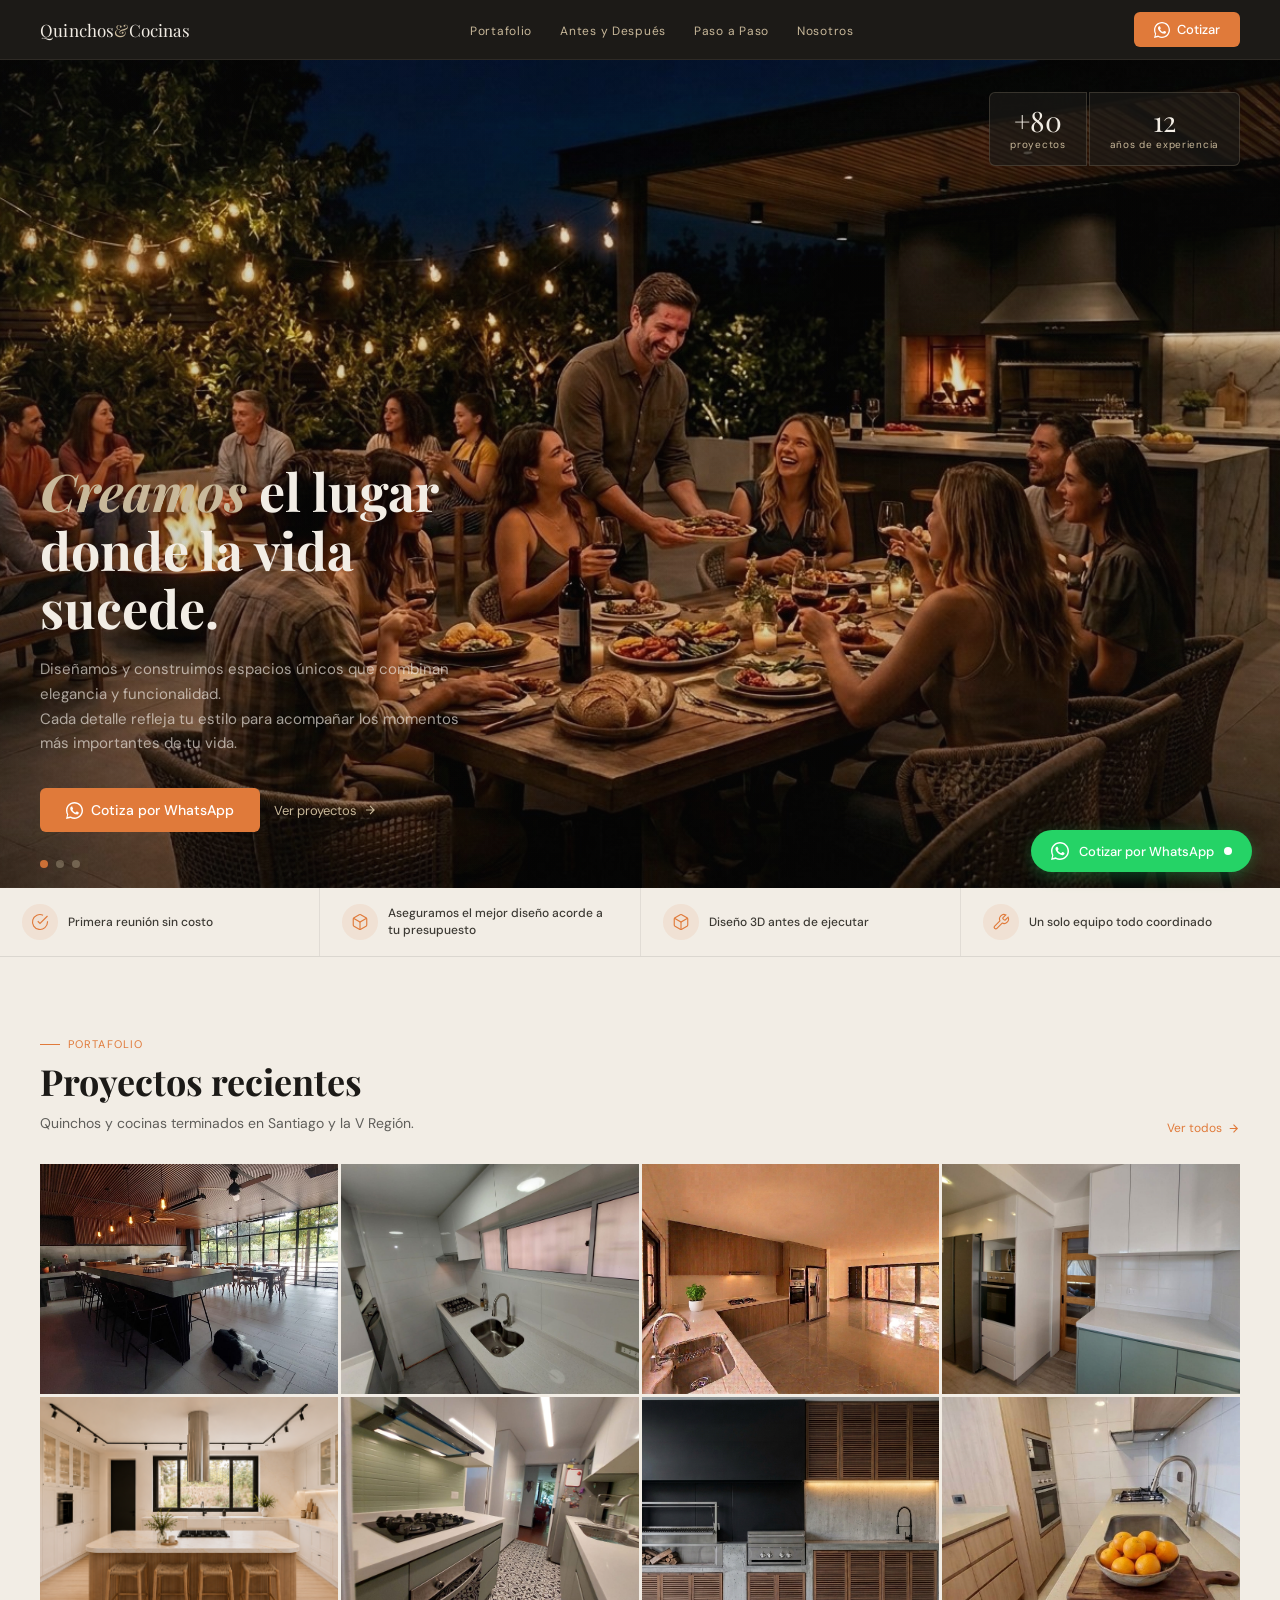
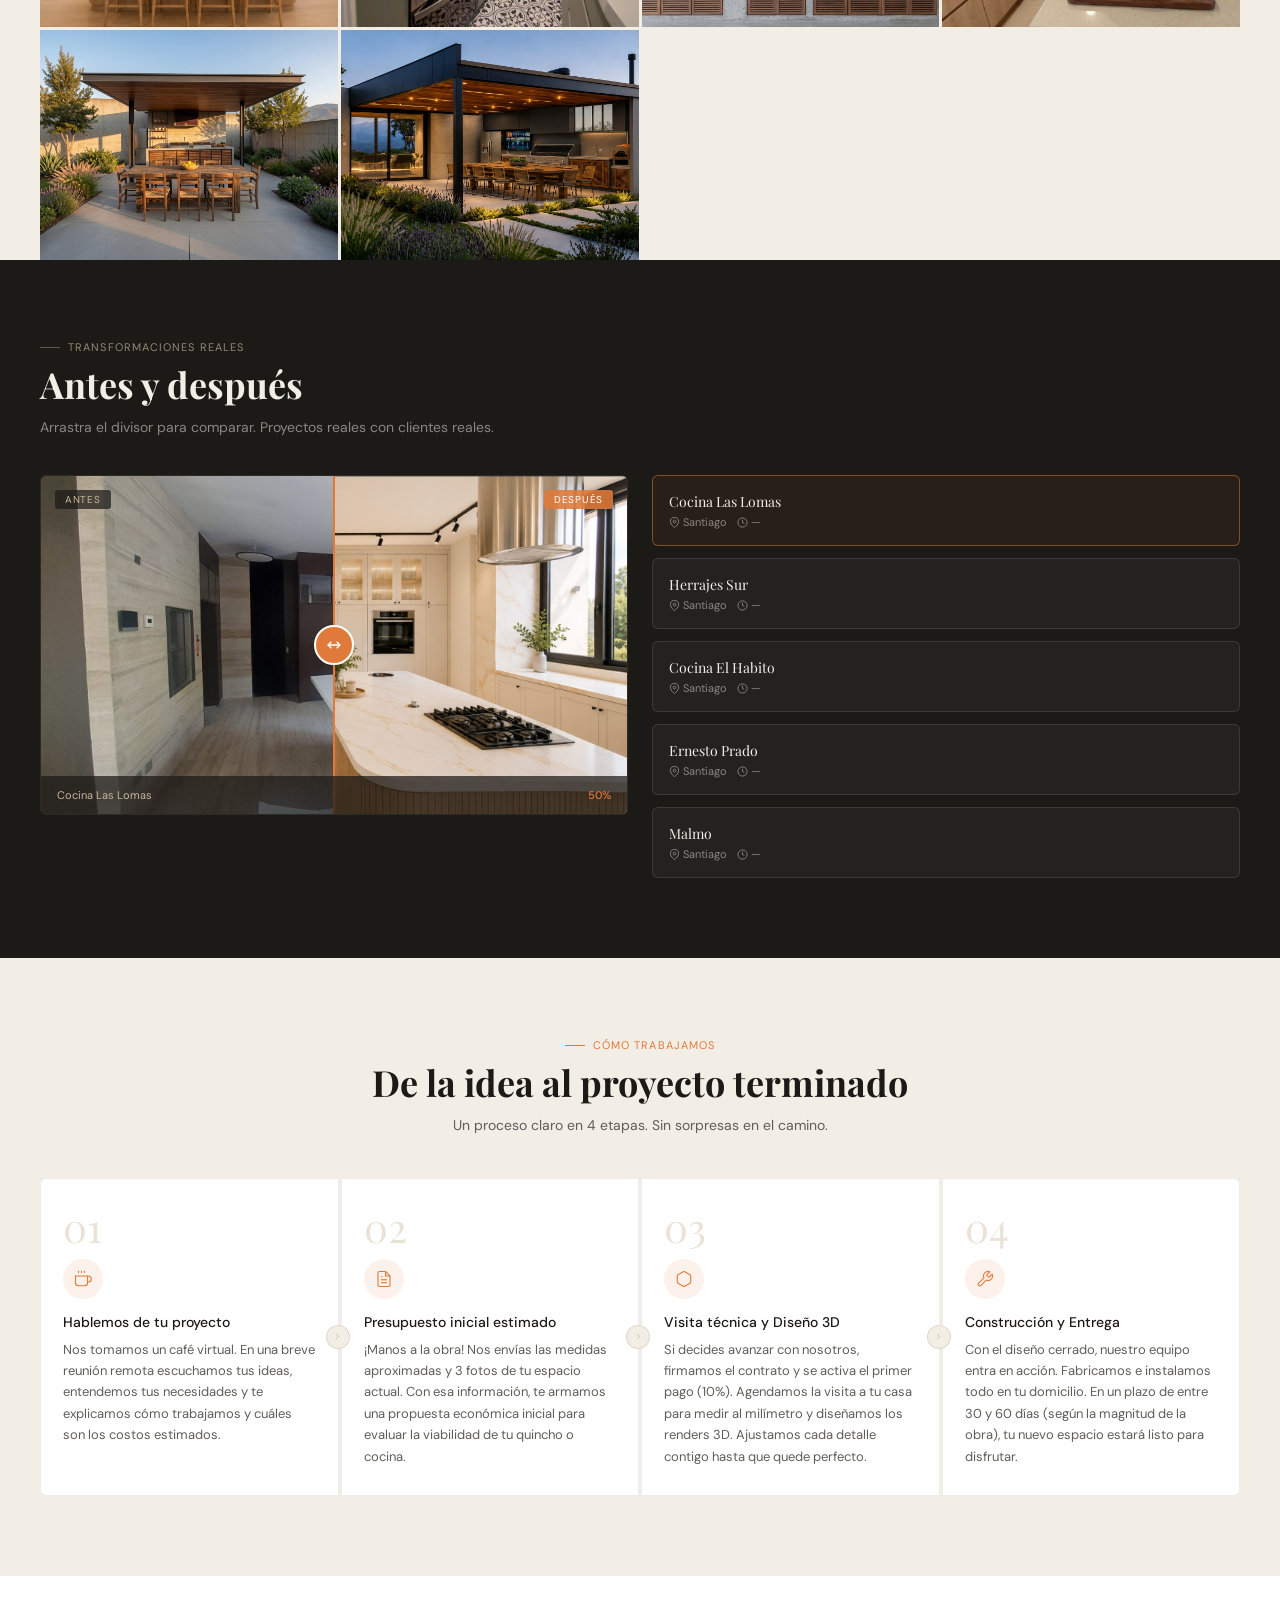
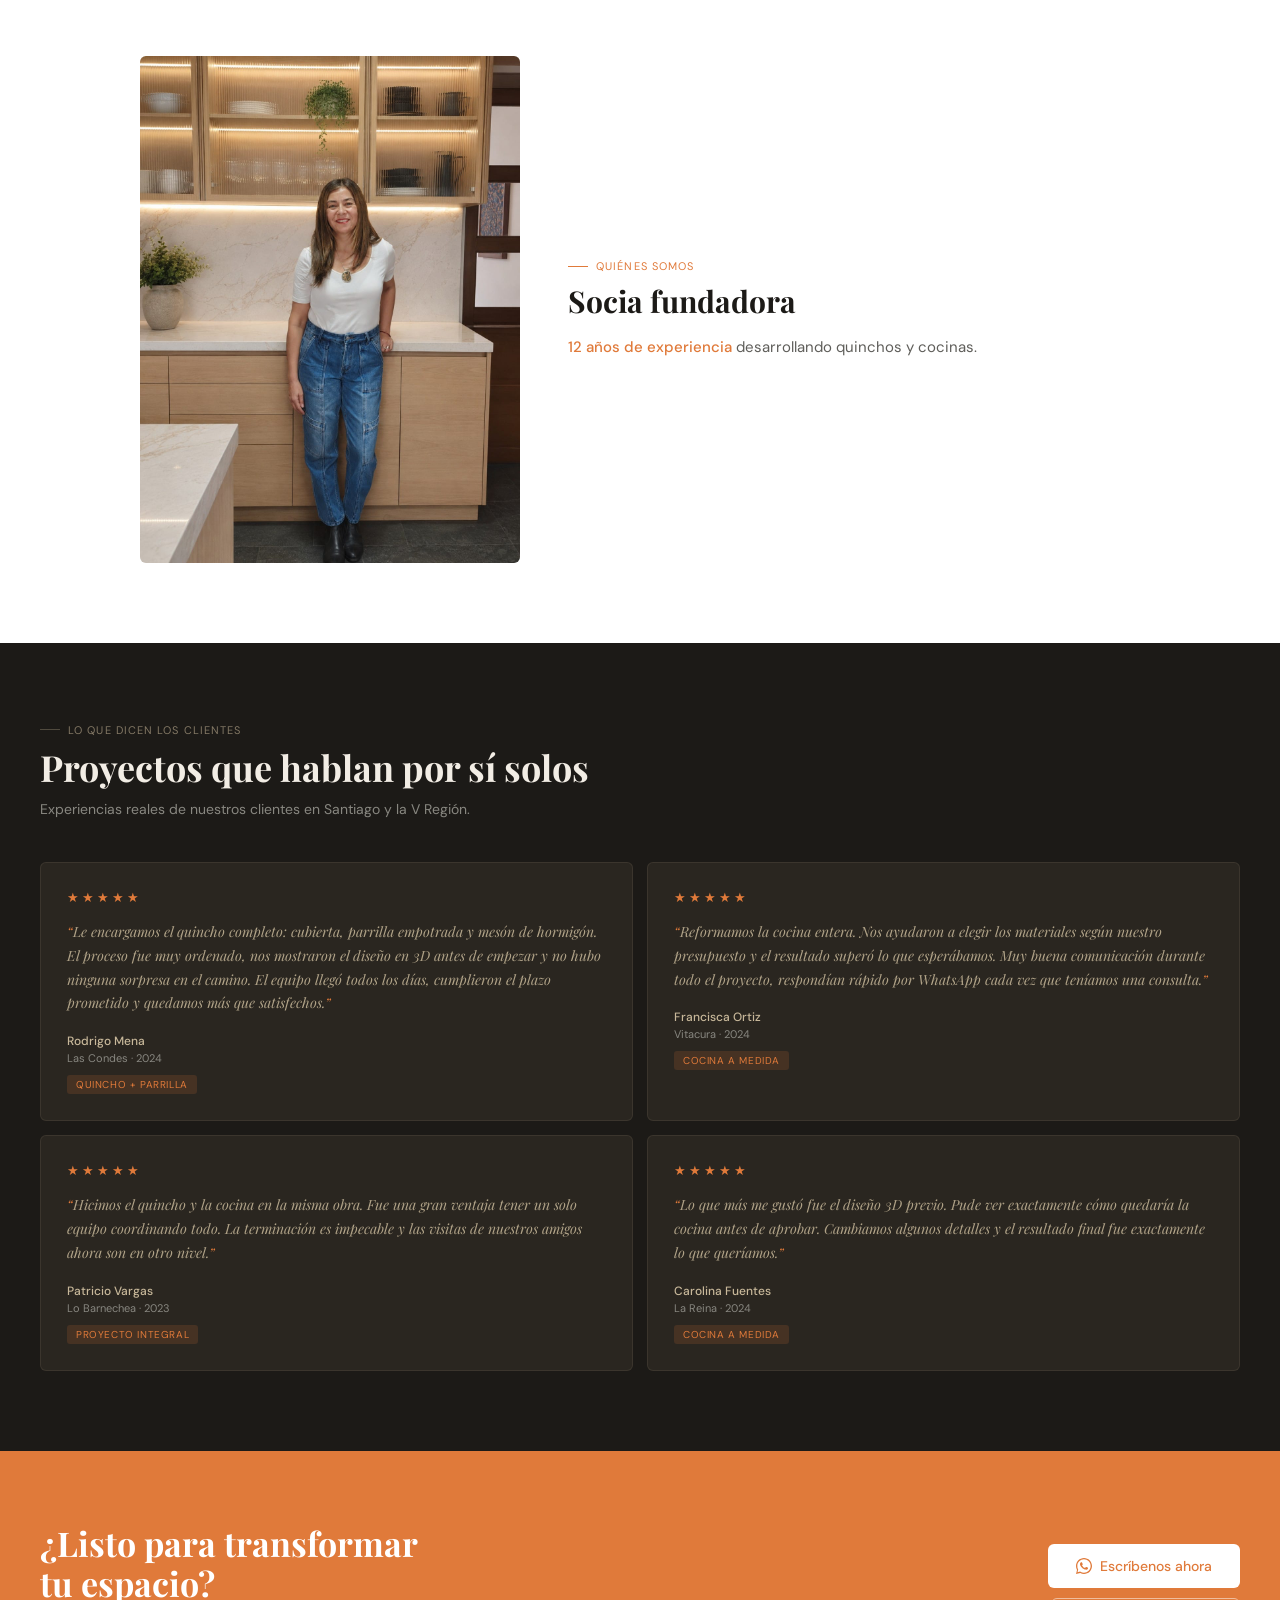
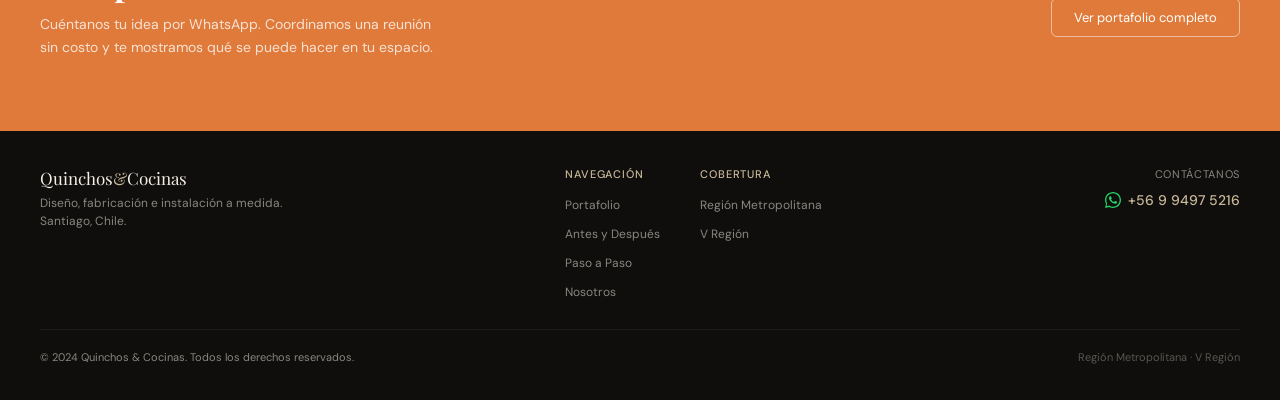
==== commit ad3377c6: "Actualizar proceso, cobertura, navegacion y seccion Nosotros - Reescribir el paso a paso al nuevo es" ====
--- a/index.html
+++ b/index.html
@@ -3,8 +3,8 @@
 <head>
   <meta charset="UTF-8">
   <meta name="viewport" content="width=device-width, initial-scale=1.0">
-  <title>Quinchos & Cocinas — A medida en Santiago</title>
-  <meta name="description" content="Diseño, fabricación e instalación de quinchos y cocinas a medida en Santiago. Un solo equipo, sin intermediarios.">
+  <title>Quinchos & Cocinas — A medida en Santiago y Viña del Mar</title>
+  <meta name="description" content="Diseño, fabricación e instalación de quinchos y cocinas a medida en la Región Metropolitana y V Región. Un solo equipo, sin intermediarios.">
   <link rel="preconnect" href="https://fonts.googleapis.com">
   <link rel="preconnect" href="https://fonts.gstatic.com" crossorigin>
   <link href="https://fonts.googleapis.com/css2?family=Playfair+Display:ital,wght@0,400;0,500;1,400&family=DM+Sans:opsz,wght@9..40,400;9..40,500&display=swap" rel="stylesheet">
@@ -16,9 +16,9 @@
   <nav class="nav" aria-label="Navegación principal">
     <a href="#" class="nav-logo">Quinchos<span>&amp;</span>Cocinas</a>
     <ul class="nav-links">
-      <li><a href="#quinchos">Quinchos</a></li>
-      <li><a href="#cocinas">Cocinas</a></li>
       <li><a href="#portafolio">Portafolio</a></li>
+      <li><a href="#antes-despues">Antes y Después</a></li>
+      <li><a href="#proceso">Paso a Paso</a></li>
       <li><a href="#nosotros">Nosotros</a></li>
     </ul>
     <!-- Cotizador desactivado temporalmente (verificando precios). Reactivar: quitar las lineas de comentario que rodean este bloque.
@@ -123,7 +123,7 @@
       <div>
         <p class="section-label">Portafolio</p>
         <h2 class="section-title">Proyectos recientes</h2>
-        <p class="section-sub">Quinchos y cocinas terminados en Santiago.</p>
+        <p class="section-sub">Quinchos y cocinas terminados en Santiago y la V Región.</p>
       </div>
       <a href="#portafolio" class="link-arrow">
         Ver todos
@@ -257,7 +257,7 @@
   </section>
 
   <!-- ── ANTES / DESPUÉS ── -->
-  <section class="antes-section" aria-label="Transformaciones antes y después">
+  <section class="antes-section" id="antes-despues" aria-label="Transformaciones antes y después">
     <p class="section-label">Transformaciones reales</p>
     <h2 class="section-title">Antes y después</h2>
     <p class="section-sub">Arrastra el divisor para comparar. Proyectos reales con clientes reales.</p>
@@ -384,10 +384,10 @@
       <div class="paso-card">
         <div class="paso-num">01</div>
         <div class="paso-icon-wrap" aria-hidden="true">
-          <svg width="18" height="18" viewBox="0 0 24 24" fill="none" stroke="currentColor" stroke-width="1.5"><circle cx="11" cy="11" r="8"/><line x1="21" y1="21" x2="16.65" y2="16.65"/></svg>
-        </div>
-        <div class="paso-title">Visita y diagnóstico</div>
-        <p class="paso-desc">Vamos a tu casa, medimos el espacio y entendemos qué necesitas. Sin costo.</p>
+          <svg width="18" height="18" viewBox="0 0 24 24" fill="none" stroke="currentColor" stroke-width="1.5"><path d="M18 8h1a4 4 0 010 8h-1"/><path d="M2 8h16v9a4 4 0 01-4 4H6a4 4 0 01-4-4z"/><line x1="6" y1="1" x2="6" y2="4"/><line x1="10" y1="1" x2="10" y2="4"/><line x1="14" y1="1" x2="14" y2="4"/></svg>
+        </div>
+        <div class="paso-title">Hablemos de tu proyecto</div>
+        <p class="paso-desc">Nos tomamos un café virtual. En una breve reunión remota escuchamos tus ideas, entendemos tus necesidades y te explicamos cómo trabajamos y cuáles son los costos estimados.</p>
         <div class="paso-arrow" aria-hidden="true">
           <svg width="9" height="9" viewBox="0 0 24 24" fill="none" stroke="currentColor" stroke-width="2.5"><path d="M9 18l6-6-6-6"/></svg>
         </div>
@@ -396,10 +396,10 @@
       <div class="paso-card">
         <div class="paso-num">02</div>
         <div class="paso-icon-wrap" aria-hidden="true">
-          <svg width="18" height="18" viewBox="0 0 24 24" fill="none" stroke="currentColor" stroke-width="1.5"><path d="M21 16V8a2 2 0 00-1-1.73l-7-4a2 2 0 00-2 0l-7 4A2 2 0 003 8v8a2 2 0 001 1.73l7 4a2 2 0 002 0l7-4A2 2 0 0021 16z"/></svg>
-        </div>
-        <div class="paso-title">Diseño en 3D</div>
-        <p class="paso-desc">Te mostramos cómo quedaría antes de empezar. Hacemos ajustes hasta que quedes conforme.</p>
+          <svg width="18" height="18" viewBox="0 0 24 24" fill="none" stroke="currentColor" stroke-width="1.5"><path d="M14 2H6a2 2 0 00-2 2v16a2 2 0 002 2h12a2 2 0 002-2V8z"/><polyline points="14 2 14 8 20 8"/><line x1="16" y1="13" x2="8" y2="13"/><line x1="16" y1="17" x2="8" y2="17"/><polyline points="10 9 9 9 8 9"/></svg>
+        </div>
+        <div class="paso-title">Presupuesto inicial estimado</div>
+        <p class="paso-desc">¡Manos a la obra! Nos envías las medidas aproximadas y 3 fotos de tu espacio actual. Con esa información, te armamos una propuesta económica inicial para evaluar la viabilidad de tu quincho o cocina.</p>
         <div class="paso-arrow" aria-hidden="true">
           <svg width="9" height="9" viewBox="0 0 24 24" fill="none" stroke="currentColor" stroke-width="2.5"><path d="M9 18l6-6-6-6"/></svg>
         </div>
@@ -408,10 +408,10 @@
       <div class="paso-card">
         <div class="paso-num">03</div>
         <div class="paso-icon-wrap" aria-hidden="true">
-          <svg width="18" height="18" viewBox="0 0 24 24" fill="none" stroke="currentColor" stroke-width="1.5"><path d="M14 2H6a2 2 0 00-2 2v16a2 2 0 002 2h12a2 2 0 002-2V8z"/><polyline points="14 2 14 8 20 8"/><line x1="16" y1="13" x2="8" y2="13"/><line x1="16" y1="17" x2="8" y2="17"/><polyline points="10 9 9 9 8 9"/></svg>
-        </div>
-        <div class="paso-title">Materiales y presupuesto</div>
-        <p class="paso-desc">Cotización detallada con materiales, plazos y condiciones de pago. Sin letra chica.</p>
+          <svg width="18" height="18" viewBox="0 0 24 24" fill="none" stroke="currentColor" stroke-width="1.5"><path d="M21 16V8a2 2 0 00-1-1.73l-7-4a2 2 0 00-2 0l-7 4A2 2 0 003 8v8a2 2 0 001 1.73l7 4a2 2 0 002 0l7-4A2 2 0 0021 16z"/></svg>
+        </div>
+        <div class="paso-title">Visita técnica y Diseño 3D</div>
+        <p class="paso-desc">Si decides avanzar con nosotros, firmamos el contrato y se activa el primer pago (10%). Agendamos la visita a tu casa para medir al milímetro y diseñamos los renders 3D. Ajustamos cada detalle contigo hasta que quede perfecto.</p>
         <div class="paso-arrow" aria-hidden="true">
           <svg width="9" height="9" viewBox="0 0 24 24" fill="none" stroke="currentColor" stroke-width="2.5"><path d="M9 18l6-6-6-6"/></svg>
         </div>
@@ -422,8 +422,22 @@
         <div class="paso-icon-wrap" aria-hidden="true">
           <svg width="18" height="18" viewBox="0 0 24 24" fill="none" stroke="currentColor" stroke-width="1.5"><path d="M14.7 6.3a1 1 0 000 1.4l1.6 1.6a1 1 0 001.4 0l3.77-3.77a6 6 0 01-7.94 7.94l-6.91 6.91a2.12 2.12 0 01-3-3l6.91-6.91a6 6 0 017.94-7.94l-3.76 3.76z"/></svg>
         </div>
-        <div class="paso-title">Ejecución y entrega</div>
-        <p class="paso-desc">Nuestro equipo ejecuta el proyecto. Te informamos de cada avance hasta la entrega final.</p>
+        <div class="paso-title">Construcción y Entrega</div>
+        <p class="paso-desc">Con el diseño cerrado, nuestro equipo entra en acción. Fabricamos e instalamos todo en tu domicilio. En un plazo de entre 30 y 60 días (según la magnitud de la obra), tu nuevo espacio estará listo para disfrutar.</p>
+      </div>
+    </div>
+  </section>
+
+  <!-- ── NOSOTROS ── -->
+  <section class="nosotros-section" id="nosotros" aria-label="Quiénes somos">
+    <div class="nosotros-grid">
+      <div class="nosotros-foto">
+        <img src="images/equipo/arquitecta.jpg" alt="Socia fundadora de Quinchos &amp; Cocinas" loading="lazy">
+      </div>
+      <div>
+        <p class="section-label">Quiénes somos</p>
+        <h2 class="nosotros-rol">Socia fundadora</h2>
+        <p class="nosotros-exp"><strong>12 años de experiencia</strong> desarrollando quinchos y cocinas.</p>
       </div>
     </div>
   </section>
@@ -432,7 +446,7 @@
   <section class="test-section" id="testimonios" aria-label="Testimonios de clientes">
     <p class="section-label">Lo que dicen los clientes</p>
     <h2 class="section-title">Proyectos que hablan por sí solos</h2>
-    <p class="section-sub">Experiencias reales de nuestros clientes en Santiago.</p>
+    <p class="section-sub">Experiencias reales de nuestros clientes en Santiago y la V Región.</p>
 
     <div class="test-grid">
       <div class="test-card">
@@ -473,7 +487,7 @@
   <section class="cta-section" aria-label="Contacto y cotización">
     <div>
       <h2 class="cta-title">¿Listo para transformar<br>tu espacio?</h2>
-      <p class="cta-sub">Cuéntanos tu idea por WhatsApp. Coordinamos una visita sin costo y te mostramos qué se puede hacer en tu espacio.</p>
+      <p class="cta-sub">Cuéntanos tu idea por WhatsApp. Coordinamos una reunión sin costo y te mostramos qué se puede hacer en tu espacio.</p>
     </div>
     <div class="cta-btns">
       <a href="https://wa.me/56994975216?text=Hola%2C%20me%20interesa%20cotizar%20un%20proyecto" class="btn-white" target="_blank" rel="noopener">
@@ -487,7 +501,7 @@
   </section>
 
   <!-- ── FOOTER ── -->
-  <footer class="footer" id="nosotros">
+  <footer class="footer">
     <div class="footer-top">
       <div>
         <a href="#" class="footer-logo">Quinchos<span>&amp;</span>Cocinas</a>
@@ -496,21 +510,19 @@
 
       <div class="footer-nav">
         <div class="footer-nav-col">
-          <h4>Servicios</h4>
+          <h4>Navegación</h4>
           <ul>
-            <li><a href="#quinchos">Quinchos</a></li>
-            <li><a href="#cocinas">Cocinas</a></li>
             <li><a href="#portafolio">Portafolio</a></li>
+            <li><a href="#antes-despues">Antes y Después</a></li>
+            <li><a href="#proceso">Paso a Paso</a></li>
+            <li><a href="#nosotros">Nosotros</a></li>
           </ul>
         </div>
         <div class="footer-nav-col">
-          <h4>Comunas</h4>
+          <h4>Cobertura</h4>
           <ul>
-            <li><a href="#">Las Condes</a></li>
-            <li><a href="#">Vitacura</a></li>
-            <li><a href="#">Lo Barnechea</a></li>
-            <li><a href="#">La Reina</a></li>
-            <li><a href="#">Peñalolén</a></li>
+            <li><a href="#">Región Metropolitana</a></li>
+            <li><a href="#">V Región</a></li>
           </ul>
         </div>
       </div>
@@ -526,7 +538,7 @@
 
     <div class="footer-bottom">
       <p class="footer-copy">© 2024 Quinchos &amp; Cocinas. Todos los derechos reservados.</p>
-      <p class="footer-comunas">Las Condes · Vitacura · Lo Barnechea · La Reina · Peñalolén</p>
+      <p class="footer-comunas">Región Metropolitana · V Región</p>
     </div>
   </footer>
 
--- a/css/site.css
+++ b/css/site.css
@@ -907,6 +907,46 @@
       50% { opacity: 0.4; }
     }
 
+    /* ─── NOSOTROS ───────────────────────────────────── */
+    .nosotros-section { background: var(--white); padding: 80px 40px; }
+
+    .nosotros-grid {
+      display: grid;
+      grid-template-columns: 380px 1fr;
+      gap: 48px;
+      align-items: center;
+      max-width: 1000px;
+      margin: 0 auto;
+    }
+
+    .nosotros-foto {
+      position: relative;
+      border-radius: var(--radius);
+      overflow: hidden;
+      aspect-ratio: 3 / 4;
+      background: var(--cream);
+    }
+    .nosotros-foto img {
+      width: 100%;
+      height: 100%;
+      object-fit: cover;
+      display: block;
+    }
+
+    .nosotros-rol {
+      font-family: 'Playfair Display', serif;
+      font-size: clamp(22px, 3vw, 30px);
+      color: var(--carbon);
+      line-height: 1.25;
+      margin-bottom: 14px;
+    }
+    .nosotros-exp {
+      font-size: 15px;
+      color: var(--gray2);
+      line-height: 1.7;
+    }
+    .nosotros-exp strong { color: var(--copper); font-weight: 500; }
+
     /* ─── SVG ICONS (inline) ─────────────────────────── */
     .icon { display: inline-block; width: 1em; height: 1em; vertical-align: middle; }
 
@@ -941,6 +981,10 @@
       .paso-card { border-radius: var(--radius) !important; }
       .paso-arrow { display: none; }
 
+      .nosotros-section { padding: 56px 20px; }
+      .nosotros-grid { grid-template-columns: 1fr; gap: 28px; }
+      .nosotros-foto { max-width: 280px; }
+
       .test-section { padding: 56px 20px; }
       .test-grid { grid-template-columns: 1fr; }
 
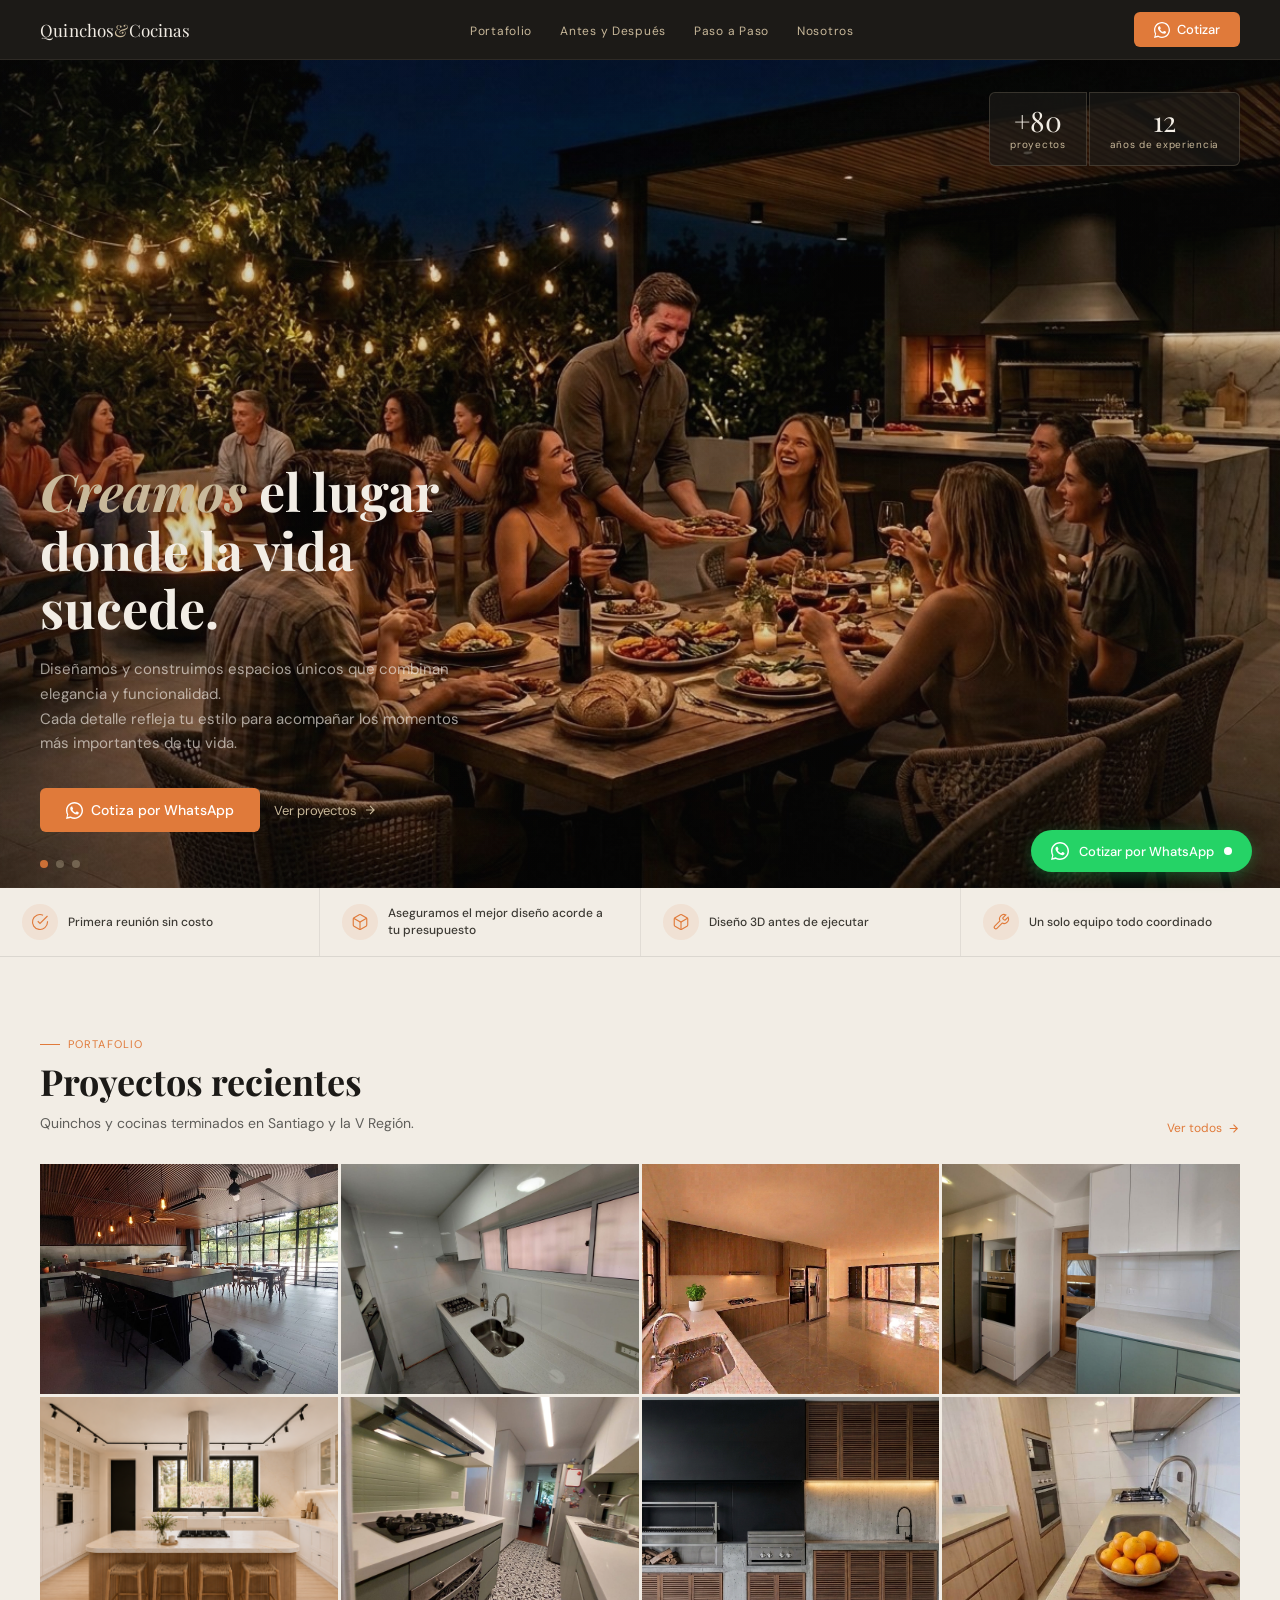
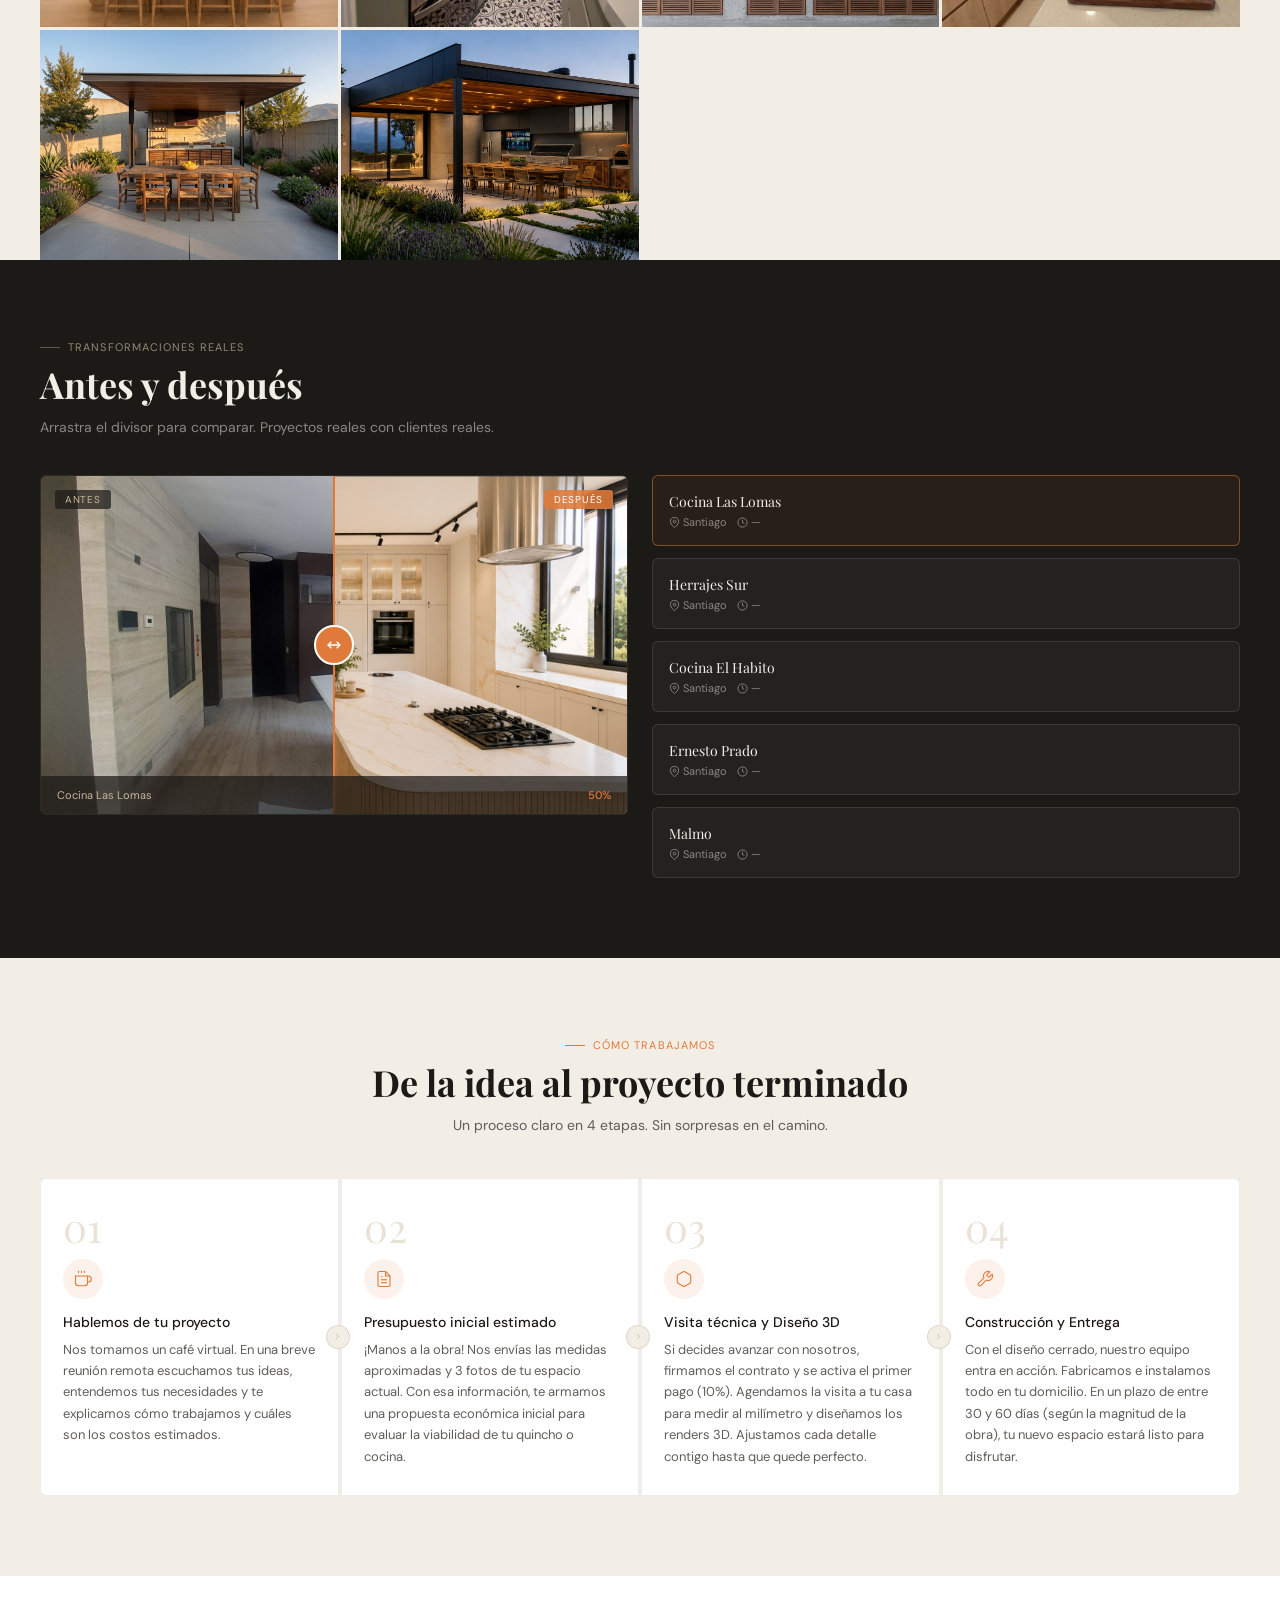
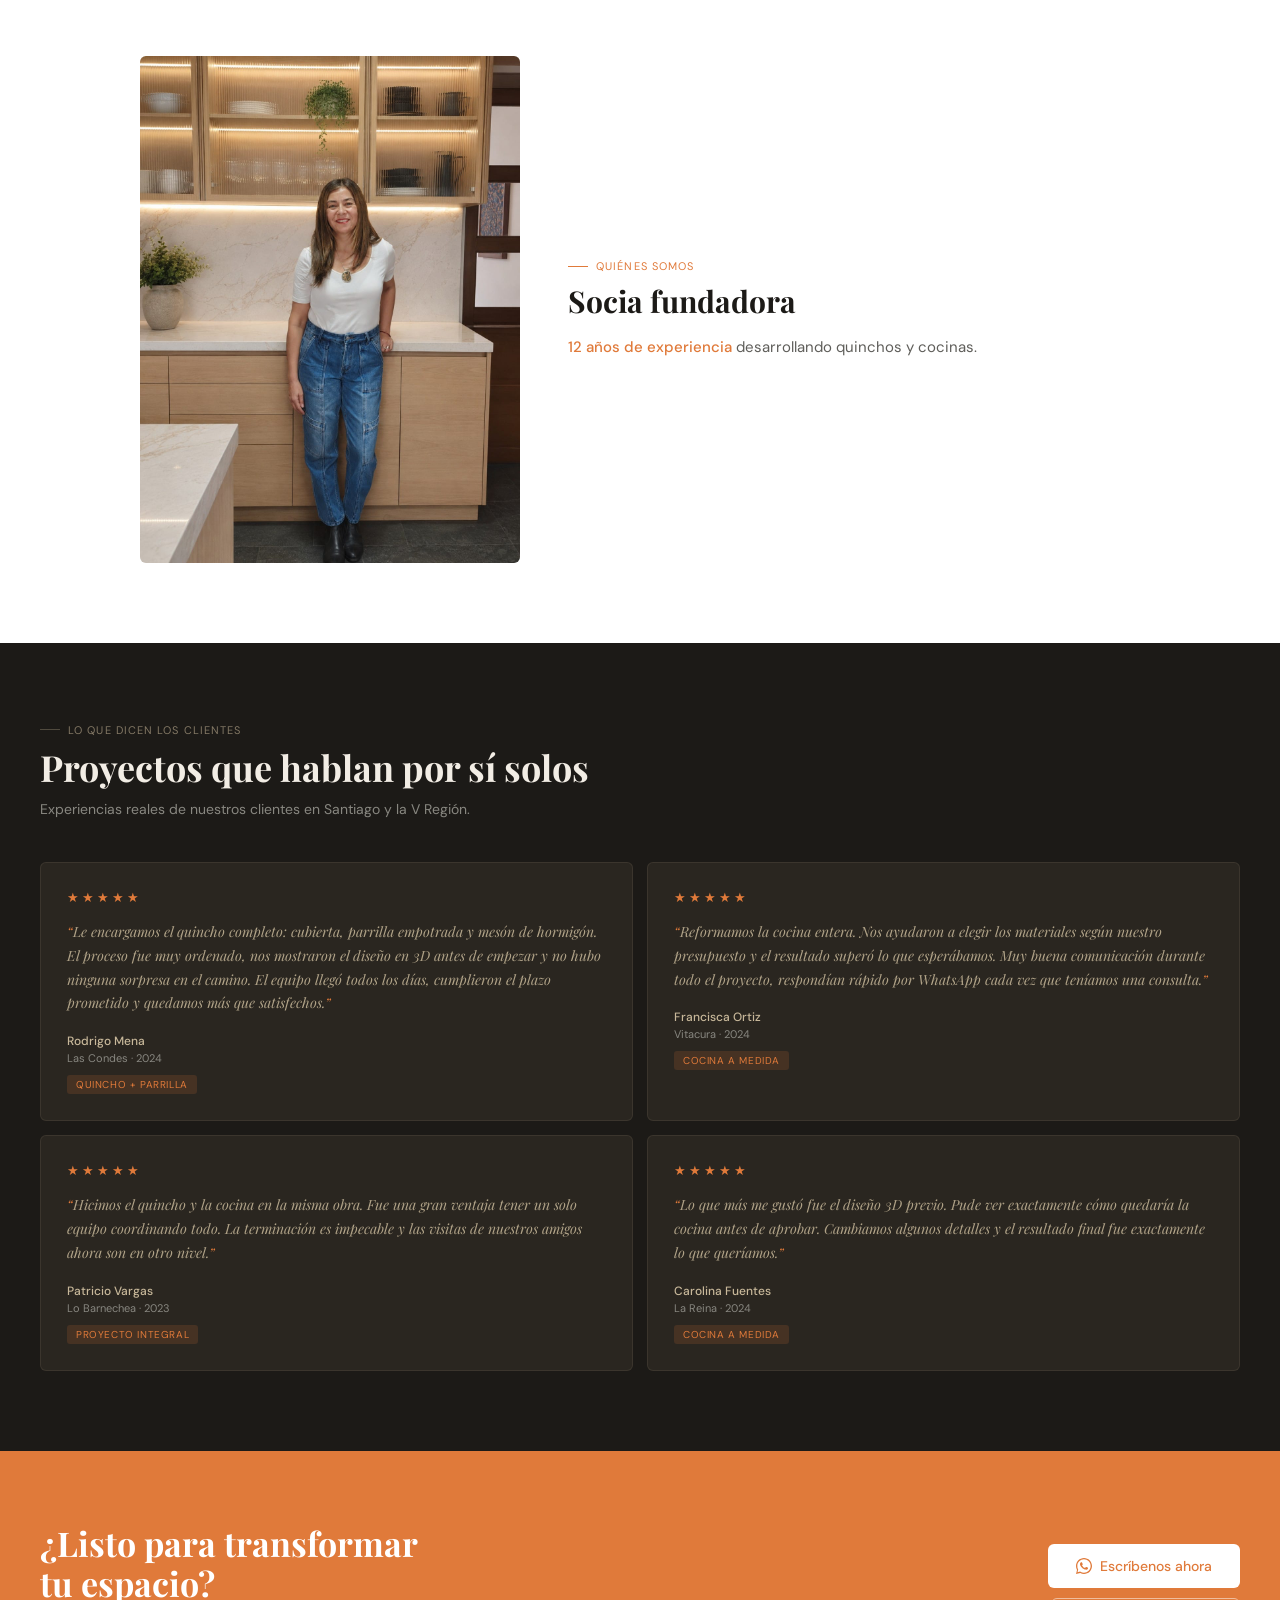
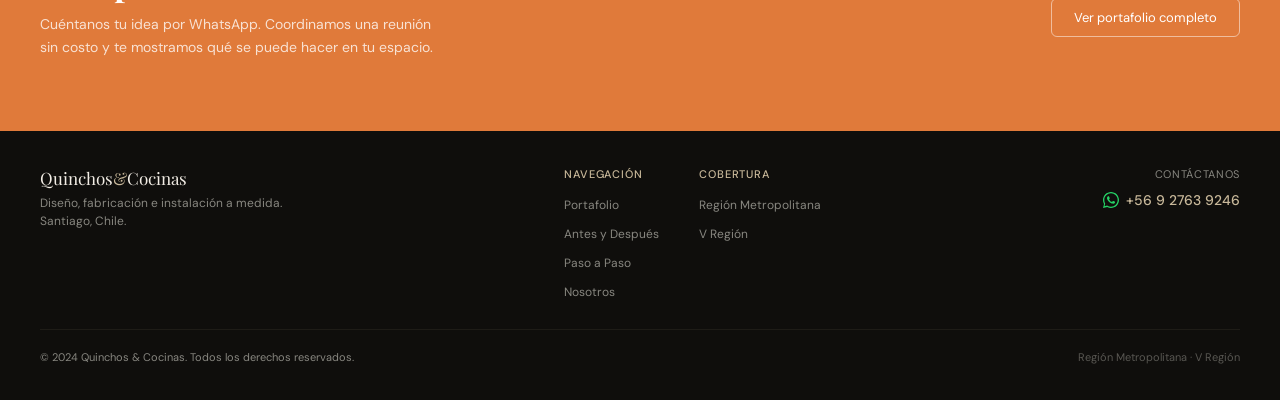
==== commit a8ac1423: "Actualizar numero de contacto y WhatsApp a +56 9 2763 9246 Reemplaza el numero de la empresa en enla" ====
--- a/index.html
+++ b/index.html
@@ -26,7 +26,7 @@
       Cotizador
     </a>
     -->
-    <a href="https://wa.me/56994975216?text=Hola%2C%20me%20interesa%20cotizar%20un%20proyecto" class="nav-cta" target="_blank" rel="noopener">
+    <a href="https://wa.me/56927639246?text=Hola%2C%20me%20interesa%20cotizar%20un%20proyecto" class="nav-cta" target="_blank" rel="noopener">
       <svg width="16" height="16" viewBox="0 0 24 24" fill="currentColor" aria-hidden="true"><path d="M17.472 14.382c-.297-.149-1.758-.867-2.03-.967-.273-.099-.471-.148-.67.15-.197.297-.767.966-.94 1.164-.173.199-.347.223-.644.075-.297-.15-1.255-.463-2.39-1.475-.883-.788-1.48-1.761-1.653-2.059-.173-.297-.018-.458.13-.606.134-.133.298-.347.446-.52.149-.174.198-.298.298-.497.099-.198.05-.371-.025-.52-.075-.149-.669-1.612-.916-2.207-.242-.579-.487-.5-.669-.51-.173-.008-.371-.01-.57-.01-.198 0-.52.074-.792.372-.272.297-1.04 1.016-1.04 2.479 0 1.462 1.065 2.875 1.213 3.074.149.198 2.096 3.2 5.077 4.487.709.306 1.262.489 1.694.625.712.227 1.36.195 1.871.118.571-.085 1.758-.719 2.006-1.413.248-.694.248-1.289.173-1.413-.074-.124-.272-.198-.57-.347z"/><path d="M12 0C5.373 0 0 5.373 0 12c0 2.122.554 4.118 1.524 5.847L.057 23.998l6.304-1.452A11.946 11.946 0 0012 24c6.627 0 12-5.373 12-12S18.627 0 12 0zm0 22c-1.939 0-3.762-.516-5.337-1.419l-.382-.228-3.962.911.959-3.853-.25-.396A9.958 9.958 0 012 12C2 6.477 6.477 2 12 2s10 4.477 10 10-4.477 10-10 10z"/></svg>
       Cotizar
     </a>
@@ -77,7 +77,7 @@
       </h1>
       <p class="hero-sub">Diseñamos y construimos espacios únicos que combinan elegancia y funcionalidad.<br>Cada detalle refleja tu estilo para acompañar los momentos más importantes de tu vida.</p>
       <div class="hero-btns">
-        <a href="https://wa.me/56994975216?text=Hola%2C%20me%20interesa%20cotizar%20un%20proyecto" class="btn-primary" target="_blank" rel="noopener">
+        <a href="https://wa.me/56927639246?text=Hola%2C%20me%20interesa%20cotizar%20un%20proyecto" class="btn-primary" target="_blank" rel="noopener">
           <svg width="17" height="17" viewBox="0 0 24 24" fill="currentColor" aria-hidden="true"><path d="M17.472 14.382c-.297-.149-1.758-.867-2.03-.967-.273-.099-.471-.148-.67.15-.197.297-.767.966-.94 1.164-.173.199-.347.223-.644.075-.297-.15-1.255-.463-2.39-1.475-.883-.788-1.48-1.761-1.653-2.059-.173-.297-.018-.458.13-.606.134-.133.298-.347.446-.52.149-.174.198-.298.298-.497.099-.198.05-.371-.025-.52-.075-.149-.669-1.612-.916-2.207-.242-.579-.487-.5-.669-.51-.173-.008-.371-.01-.57-.01-.198 0-.52.074-.792.372-.272.297-1.04 1.016-1.04 2.479 0 1.462 1.065 2.875 1.213 3.074.149.198 2.096 3.2 5.077 4.487.709.306 1.262.489 1.694.625.712.227 1.36.195 1.871.118.571-.085 1.758-.719 2.006-1.413.248-.694.248-1.289.173-1.413-.074-.124-.272-.198-.57-.347z"/><path d="M12 0C5.373 0 0 5.373 0 12c0 2.122.554 4.118 1.524 5.847L.057 23.998l6.304-1.452A11.946 11.946 0 0012 24c6.627 0 12-5.373 12-12S18.627 0 12 0zm0 22c-1.939 0-3.762-.516-5.337-1.419l-.382-.228-3.962.911.959-3.853-.25-.396A9.958 9.958 0 012 12C2 6.477 6.477 2 12 2s10 4.477 10 10-4.477 10-10 10z"/></svg>
           Cotiza por WhatsApp
         </a>
@@ -490,7 +490,7 @@
       <p class="cta-sub">Cuéntanos tu idea por WhatsApp. Coordinamos una reunión sin costo y te mostramos qué se puede hacer en tu espacio.</p>
     </div>
     <div class="cta-btns">
-      <a href="https://wa.me/56994975216?text=Hola%2C%20me%20interesa%20cotizar%20un%20proyecto" class="btn-white" target="_blank" rel="noopener">
+      <a href="https://wa.me/56927639246?text=Hola%2C%20me%20interesa%20cotizar%20un%20proyecto" class="btn-white" target="_blank" rel="noopener">
         <svg width="16" height="16" viewBox="0 0 24 24" fill="currentColor" aria-hidden="true"><path d="M17.472 14.382c-.297-.149-1.758-.867-2.03-.967-.273-.099-.471-.148-.67.15-.197.297-.767.966-.94 1.164-.173.199-.347.223-.644.075-.297-.15-1.255-.463-2.39-1.475-.883-.788-1.48-1.761-1.653-2.059-.173-.297-.018-.458.13-.606.134-.133.298-.347.446-.52.149-.174.198-.298.298-.497.099-.198.05-.371-.025-.52-.075-.149-.669-1.612-.916-2.207-.242-.579-.487-.5-.669-.51-.173-.008-.371-.01-.57-.01-.198 0-.52.074-.792.372-.272.297-1.04 1.016-1.04 2.479 0 1.462 1.065 2.875 1.213 3.074.149.198 2.096 3.2 5.077 4.487.709.306 1.262.489 1.694.625.712.227 1.36.195 1.871.118.571-.085 1.758-.719 2.006-1.413.248-.694.248-1.289.173-1.413-.074-.124-.272-.198-.57-.347z"/><path d="M12 0C5.373 0 0 5.373 0 12c0 2.122.554 4.118 1.524 5.847L.057 23.998l6.304-1.452A11.946 11.946 0 0012 24c6.627 0 12-5.373 12-12S18.627 0 12 0zm0 22c-1.939 0-3.762-.516-5.337-1.419l-.382-.228-3.962.911.959-3.853-.25-.396A9.958 9.958 0 012 12C2 6.477 6.477 2 12 2s10 4.477 10 10-4.477 10-10 10z"/></svg>
         Escríbenos ahora
       </a>
@@ -529,9 +529,9 @@
 
       <div class="footer-contact">
         <p class="footer-contact-label">Contáctanos</p>
-        <a href="https://wa.me/56994975216" class="footer-contact-wa" target="_blank" rel="noopener">
+        <a href="https://wa.me/56927639246" class="footer-contact-wa" target="_blank" rel="noopener">
           <svg width="16" height="16" viewBox="0 0 24 24" fill="#25D366" aria-hidden="true"><path d="M17.472 14.382c-.297-.149-1.758-.867-2.03-.967-.273-.099-.471-.148-.67.15-.197.297-.767.966-.94 1.164-.173.199-.347.223-.644.075-.297-.15-1.255-.463-2.39-1.475-.883-.788-1.48-1.761-1.653-2.059-.173-.297-.018-.458.13-.606.134-.133.298-.347.446-.52.149-.174.198-.298.298-.497.099-.198.05-.371-.025-.52-.075-.149-.669-1.612-.916-2.207-.242-.579-.487-.5-.669-.51-.173-.008-.371-.01-.57-.01-.198 0-.52.074-.792.372-.272.297-1.04 1.016-1.04 2.479 0 1.462 1.065 2.875 1.213 3.074.149.198 2.096 3.2 5.077 4.487.709.306 1.262.489 1.694.625.712.227 1.36.195 1.871.118.571-.085 1.758-.719 2.006-1.413.248-.694.248-1.289.173-1.413-.074-.124-.272-.198-.57-.347z"/><path d="M12 0C5.373 0 0 5.373 0 12c0 2.122.554 4.118 1.524 5.847L.057 23.998l6.304-1.452A11.946 11.946 0 0012 24c6.627 0 12-5.373 12-12S18.627 0 12 0zm0 22c-1.939 0-3.762-.516-5.337-1.419l-.382-.228-3.962.911.959-3.853-.25-.396A9.958 9.958 0 012 12C2 6.477 6.477 2 12 2s10 4.477 10 10-4.477 10-10 10z"/></svg>
-          +56 9 9497 5216
+          +56 9 2763 9246
         </a>
       </div>
     </div>
@@ -543,7 +543,7 @@
   </footer>
 
   <!-- ── WA FLOAT ── -->
-  <a href="https://wa.me/56994975216?text=Hola%2C%20me%20interesa%20cotizar%20un%20proyecto" class="wa-float" target="_blank" rel="noopener" aria-label="Contactar por WhatsApp">
+  <a href="https://wa.me/56927639246?text=Hola%2C%20me%20interesa%20cotizar%20un%20proyecto" class="wa-float" target="_blank" rel="noopener" aria-label="Contactar por WhatsApp">
     <svg width="18" height="18" viewBox="0 0 24 24" fill="currentColor" aria-hidden="true"><path d="M17.472 14.382c-.297-.149-1.758-.867-2.03-.967-.273-.099-.471-.148-.67.15-.197.297-.767.966-.94 1.164-.173.199-.347.223-.644.075-.297-.15-1.255-.463-2.39-1.475-.883-.788-1.48-1.761-1.653-2.059-.173-.297-.018-.458.13-.606.134-.133.298-.347.446-.52.149-.174.198-.298.298-.497.099-.198.05-.371-.025-.52-.075-.149-.669-1.612-.916-2.207-.242-.579-.487-.5-.669-.51-.173-.008-.371-.01-.57-.01-.198 0-.52.074-.792.372-.272.297-1.04 1.016-1.04 2.479 0 1.462 1.065 2.875 1.213 3.074.149.198 2.096 3.2 5.077 4.487.709.306 1.262.489 1.694.625.712.227 1.36.195 1.871.118.571-.085 1.758-.719 2.006-1.413.248-.694.248-1.289.173-1.413-.074-.124-.272-.198-.57-.347z"/><path d="M12 0C5.373 0 0 5.373 0 12c0 2.122.554 4.118 1.524 5.847L.057 23.998l6.304-1.452A11.946 11.946 0 0012 24c6.627 0 12-5.373 12-12S18.627 0 12 0zm0 22c-1.939 0-3.762-.516-5.337-1.419l-.382-.228-3.962.911.959-3.853-.25-.396A9.958 9.958 0 012 12C2 6.477 6.477 2 12 2s10 4.477 10 10-4.477 10-10 10z"/></svg>
     <span>Cotizar por WhatsApp</span>
     <span class="wa-float-dot"></span>
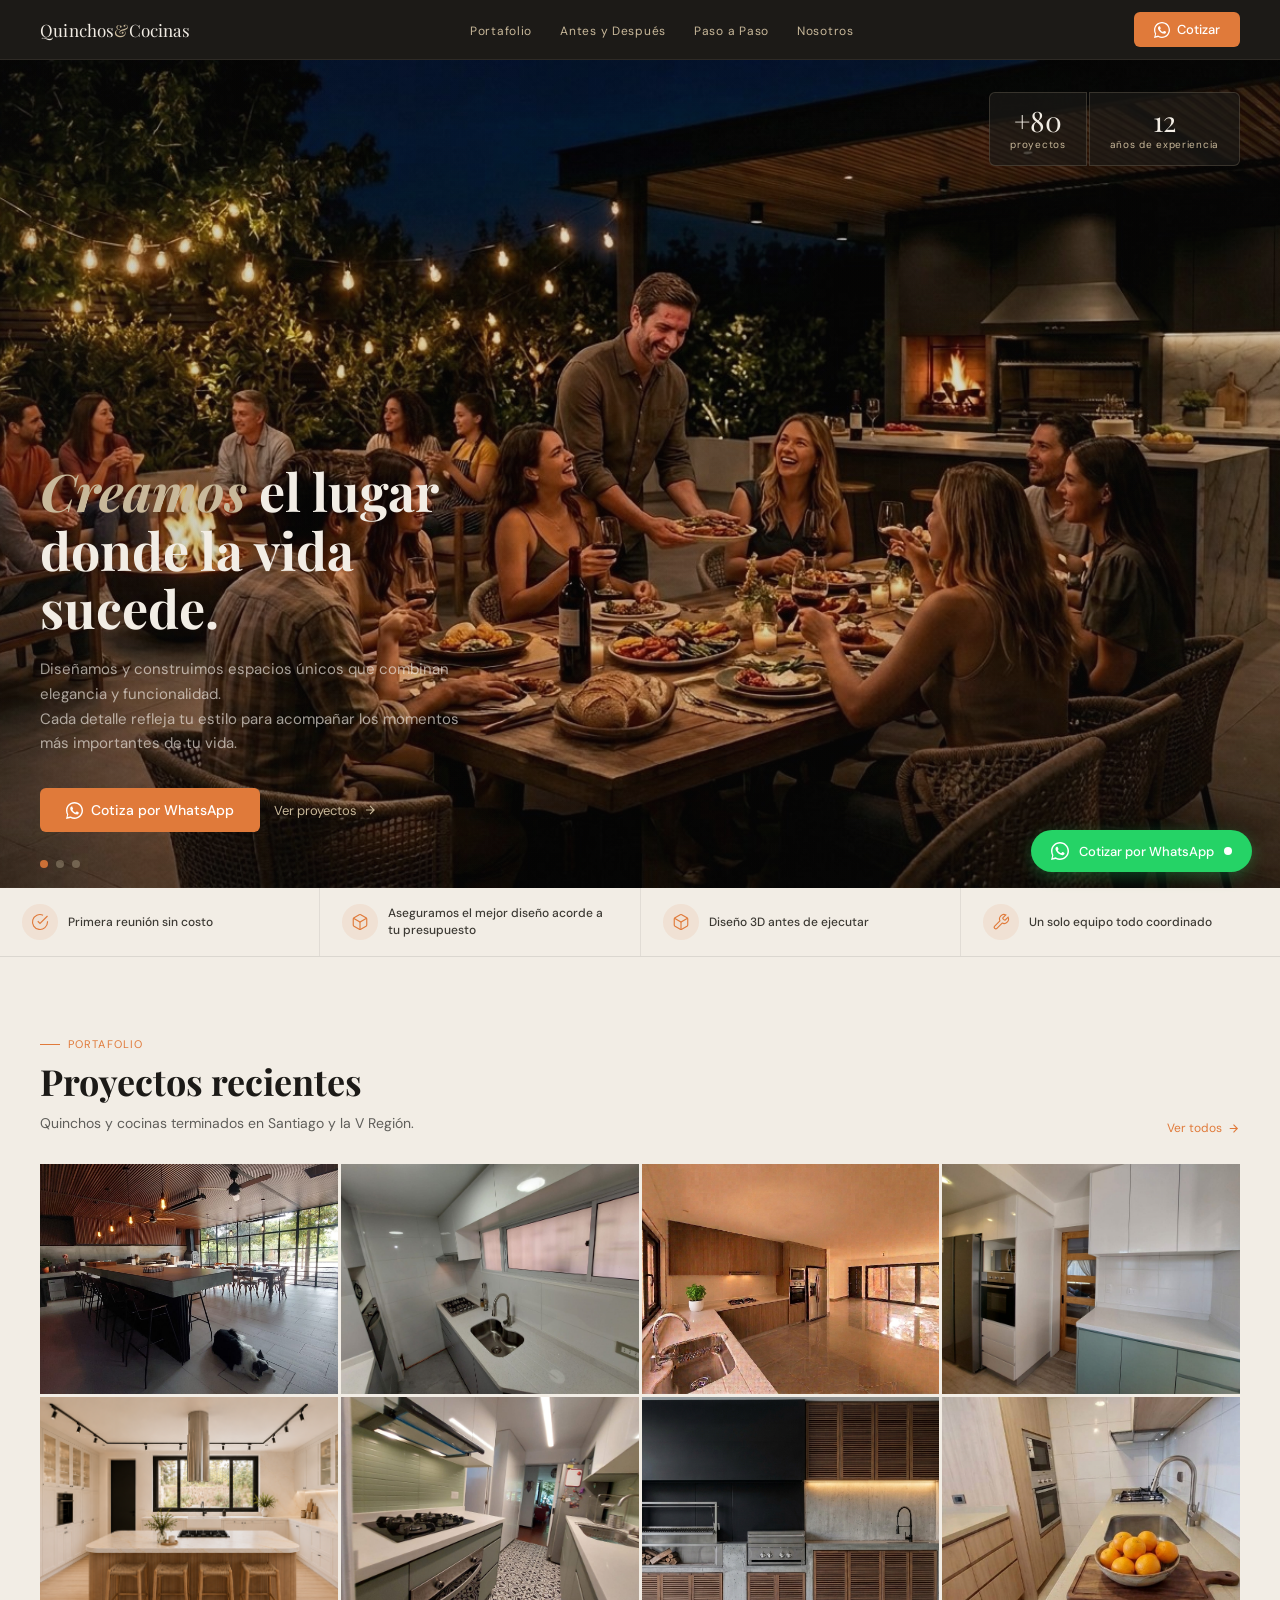
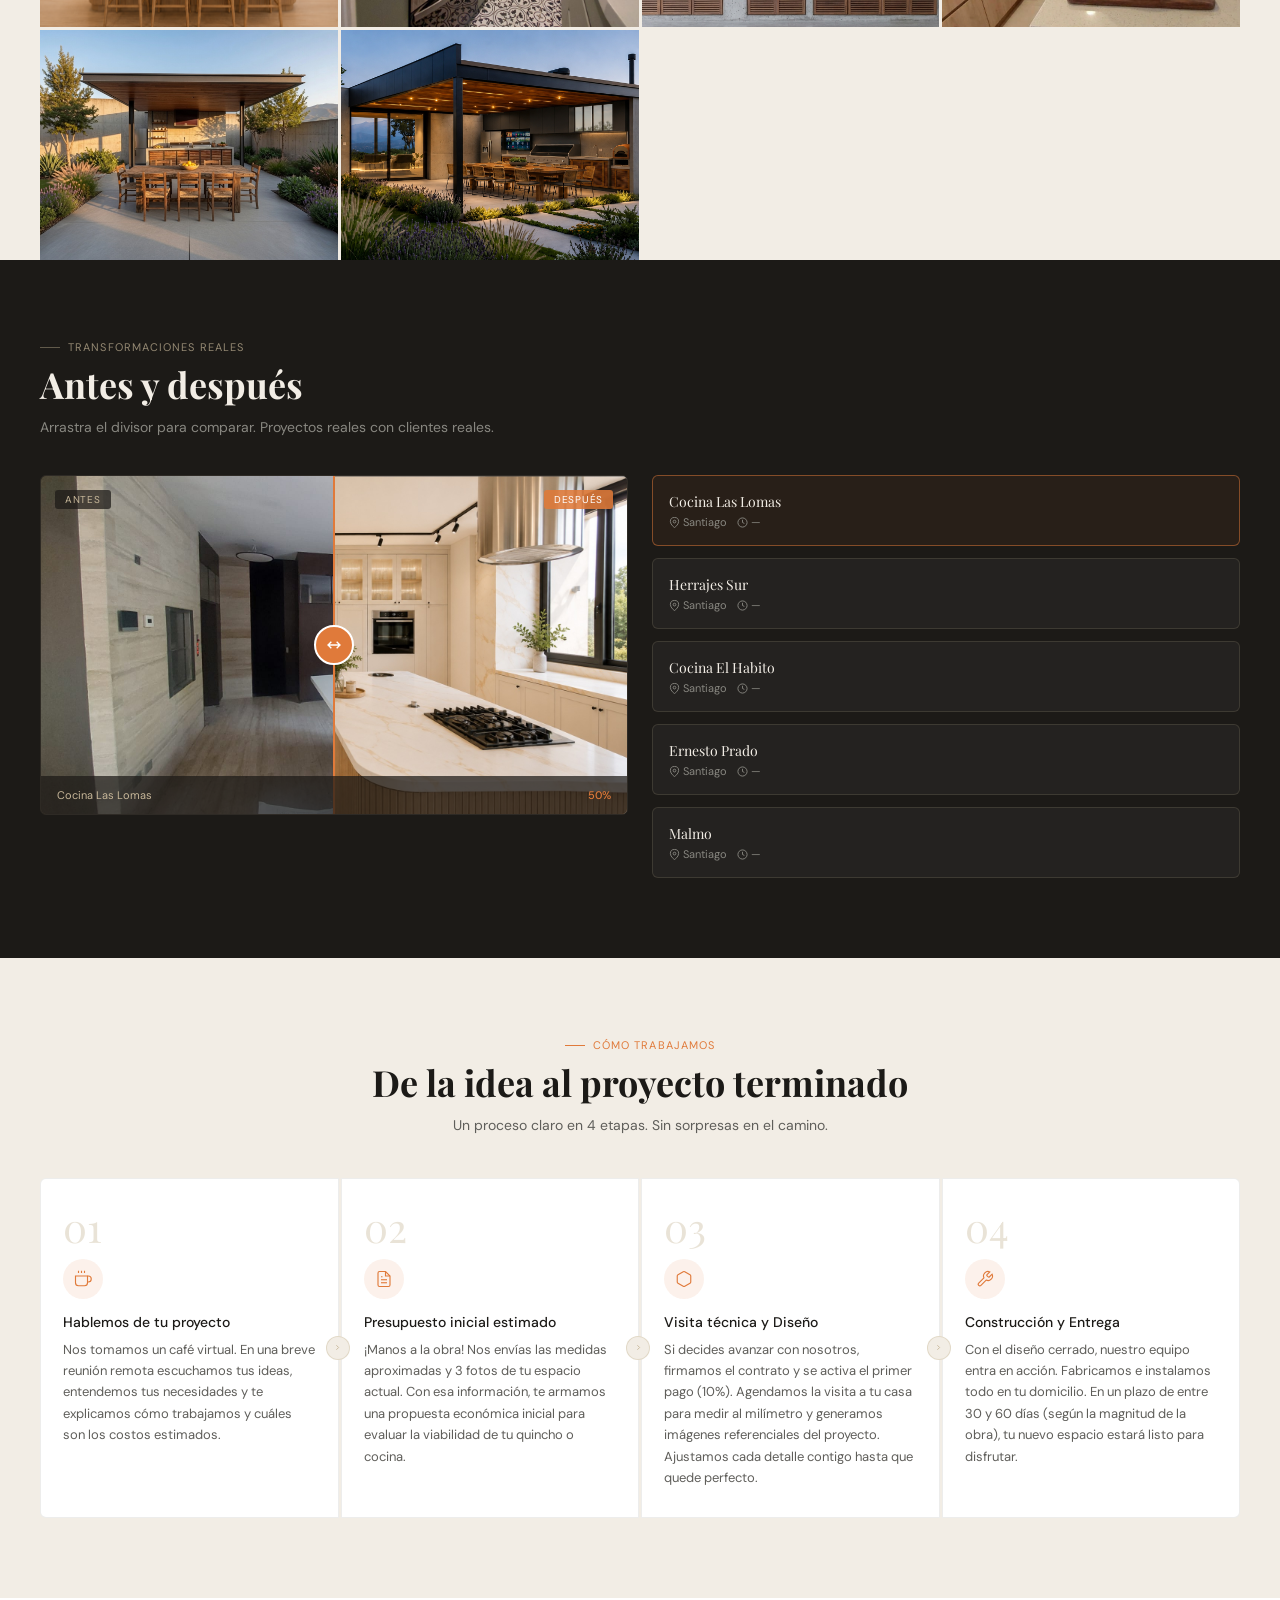
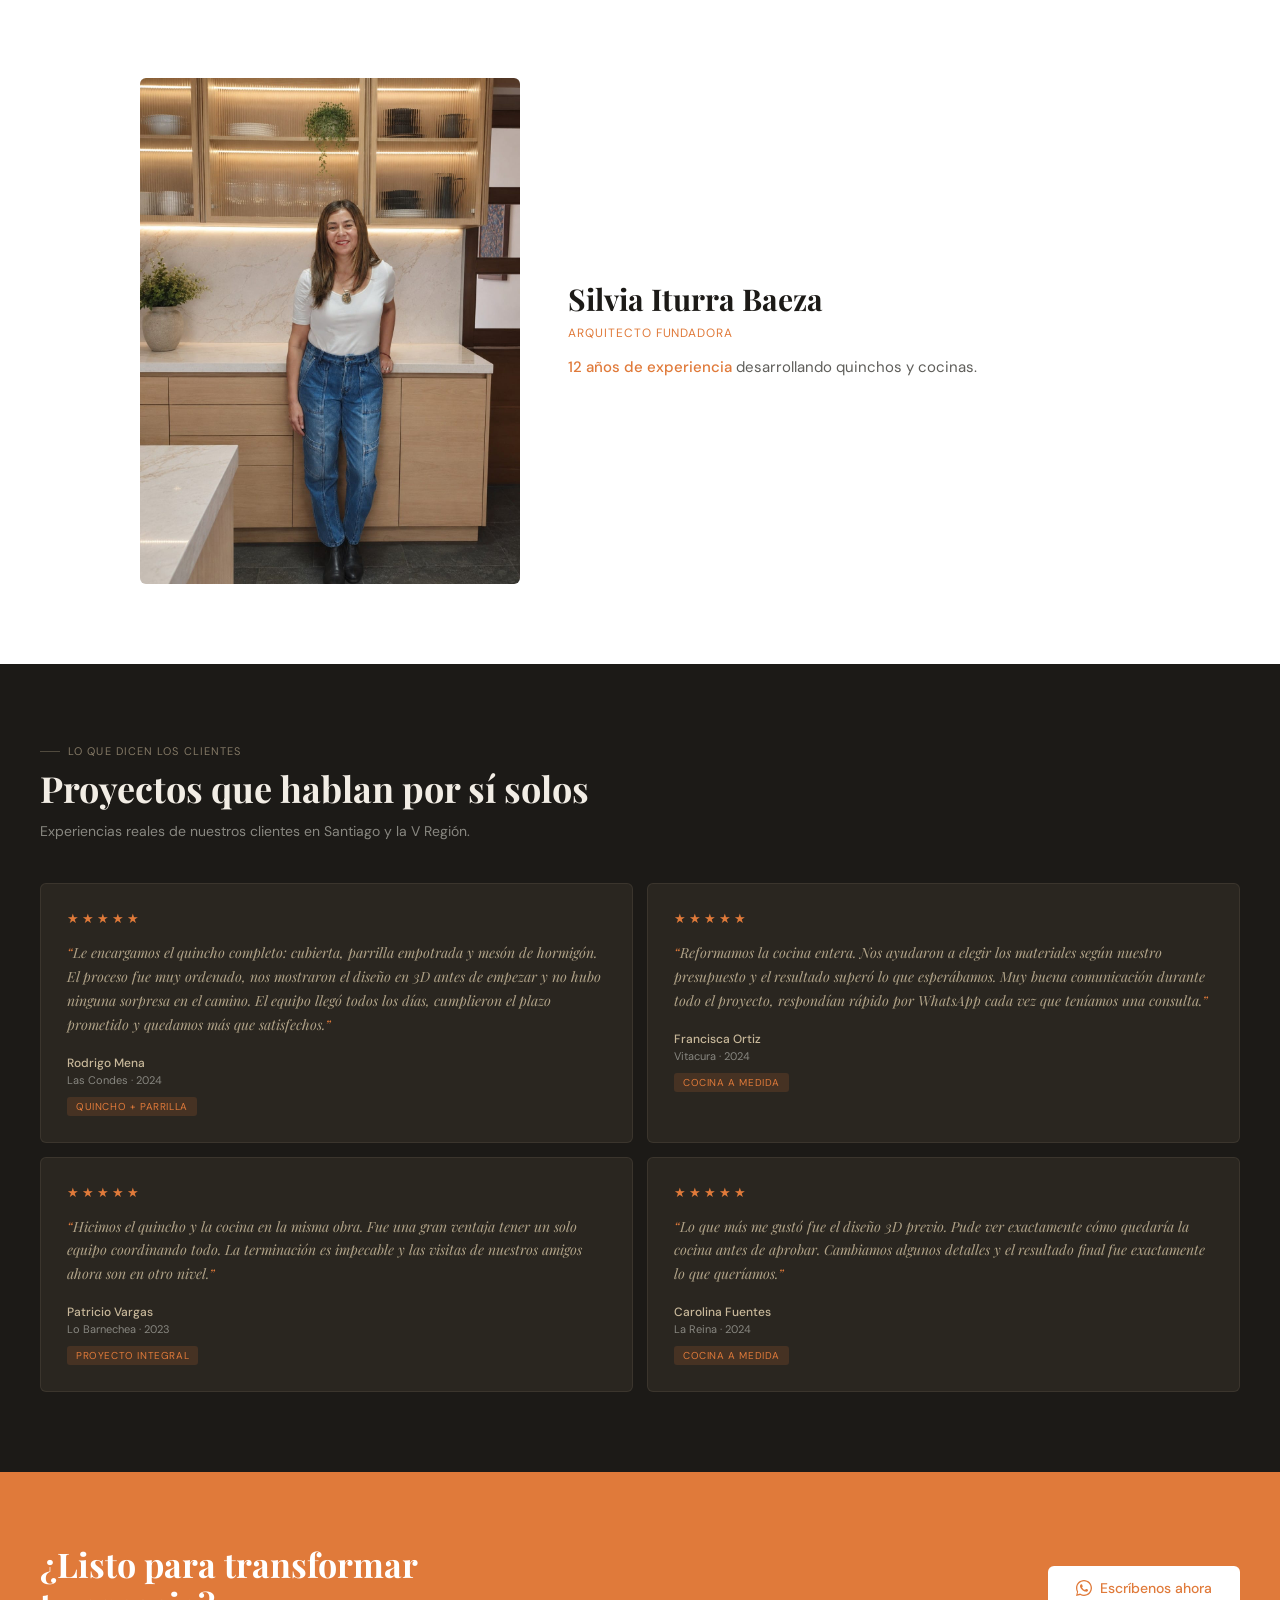
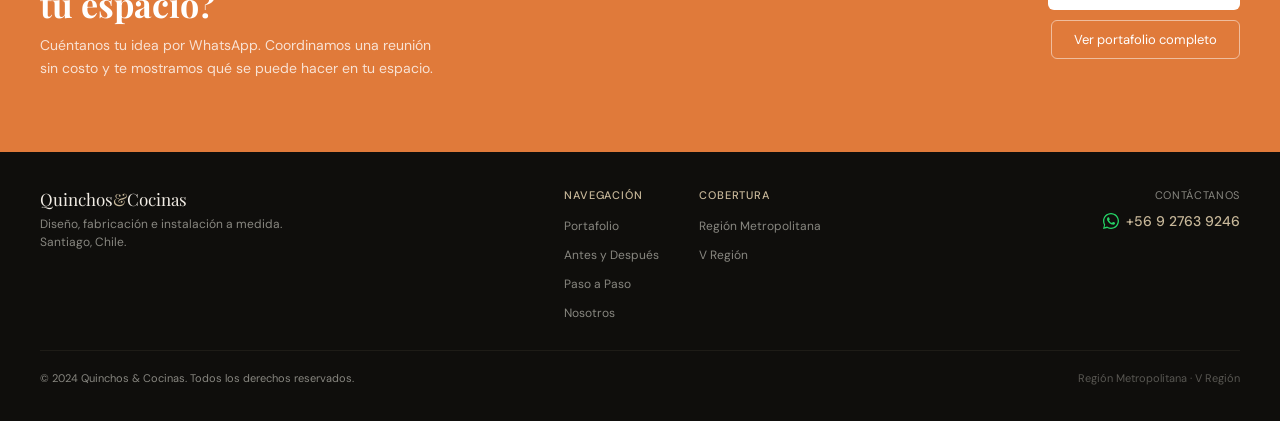
==== commit 045a2784: "Actualizar seccion Nosotros y paso 3 del proceso - Nosotros: nombre Silvia Iturra Baeza como titulo," ====
--- a/index.html
+++ b/index.html
@@ -410,8 +410,8 @@
         <div class="paso-icon-wrap" aria-hidden="true">
           <svg width="18" height="18" viewBox="0 0 24 24" fill="none" stroke="currentColor" stroke-width="1.5"><path d="M21 16V8a2 2 0 00-1-1.73l-7-4a2 2 0 00-2 0l-7 4A2 2 0 003 8v8a2 2 0 001 1.73l7 4a2 2 0 002 0l7-4A2 2 0 0021 16z"/></svg>
         </div>
-        <div class="paso-title">Visita técnica y Diseño 3D</div>
-        <p class="paso-desc">Si decides avanzar con nosotros, firmamos el contrato y se activa el primer pago (10%). Agendamos la visita a tu casa para medir al milímetro y diseñamos los renders 3D. Ajustamos cada detalle contigo hasta que quede perfecto.</p>
+        <div class="paso-title">Visita técnica y Diseño</div>
+        <p class="paso-desc">Si decides avanzar con nosotros, firmamos el contrato y se activa el primer pago (10%). Agendamos la visita a tu casa para medir al milímetro y generamos imágenes referenciales del proyecto. Ajustamos cada detalle contigo hasta que quede perfecto.</p>
         <div class="paso-arrow" aria-hidden="true">
           <svg width="9" height="9" viewBox="0 0 24 24" fill="none" stroke="currentColor" stroke-width="2.5"><path d="M9 18l6-6-6-6"/></svg>
         </div>
@@ -432,11 +432,11 @@
   <section class="nosotros-section" id="nosotros" aria-label="Quiénes somos">
     <div class="nosotros-grid">
       <div class="nosotros-foto">
-        <img src="images/equipo/arquitecta.jpg" alt="Socia fundadora de Quinchos &amp; Cocinas" loading="lazy">
+        <img src="images/equipo/arquitecta.jpg" alt="Silvia Iturra Baeza, Arquitecto Fundadora de Quinchos &amp; Cocinas" loading="lazy">
       </div>
       <div>
-        <p class="section-label">Quiénes somos</p>
-        <h2 class="nosotros-rol">Socia fundadora</h2>
+        <h2 class="nosotros-rol">Silvia Iturra Baeza</h2>
+        <p class="nosotros-cargo">Arquitecto Fundadora</p>
         <p class="nosotros-exp"><strong>12 años de experiencia</strong> desarrollando quinchos y cocinas.</p>
       </div>
     </div>
--- a/css/site.css
+++ b/css/site.css
@@ -938,6 +938,13 @@
       font-size: clamp(22px, 3vw, 30px);
       color: var(--carbon);
       line-height: 1.25;
+      margin-bottom: 6px;
+    }
+    .nosotros-cargo {
+      font-size: 12px;
+      letter-spacing: 0.08em;
+      text-transform: uppercase;
+      color: var(--copper);
       margin-bottom: 14px;
     }
     .nosotros-exp {
